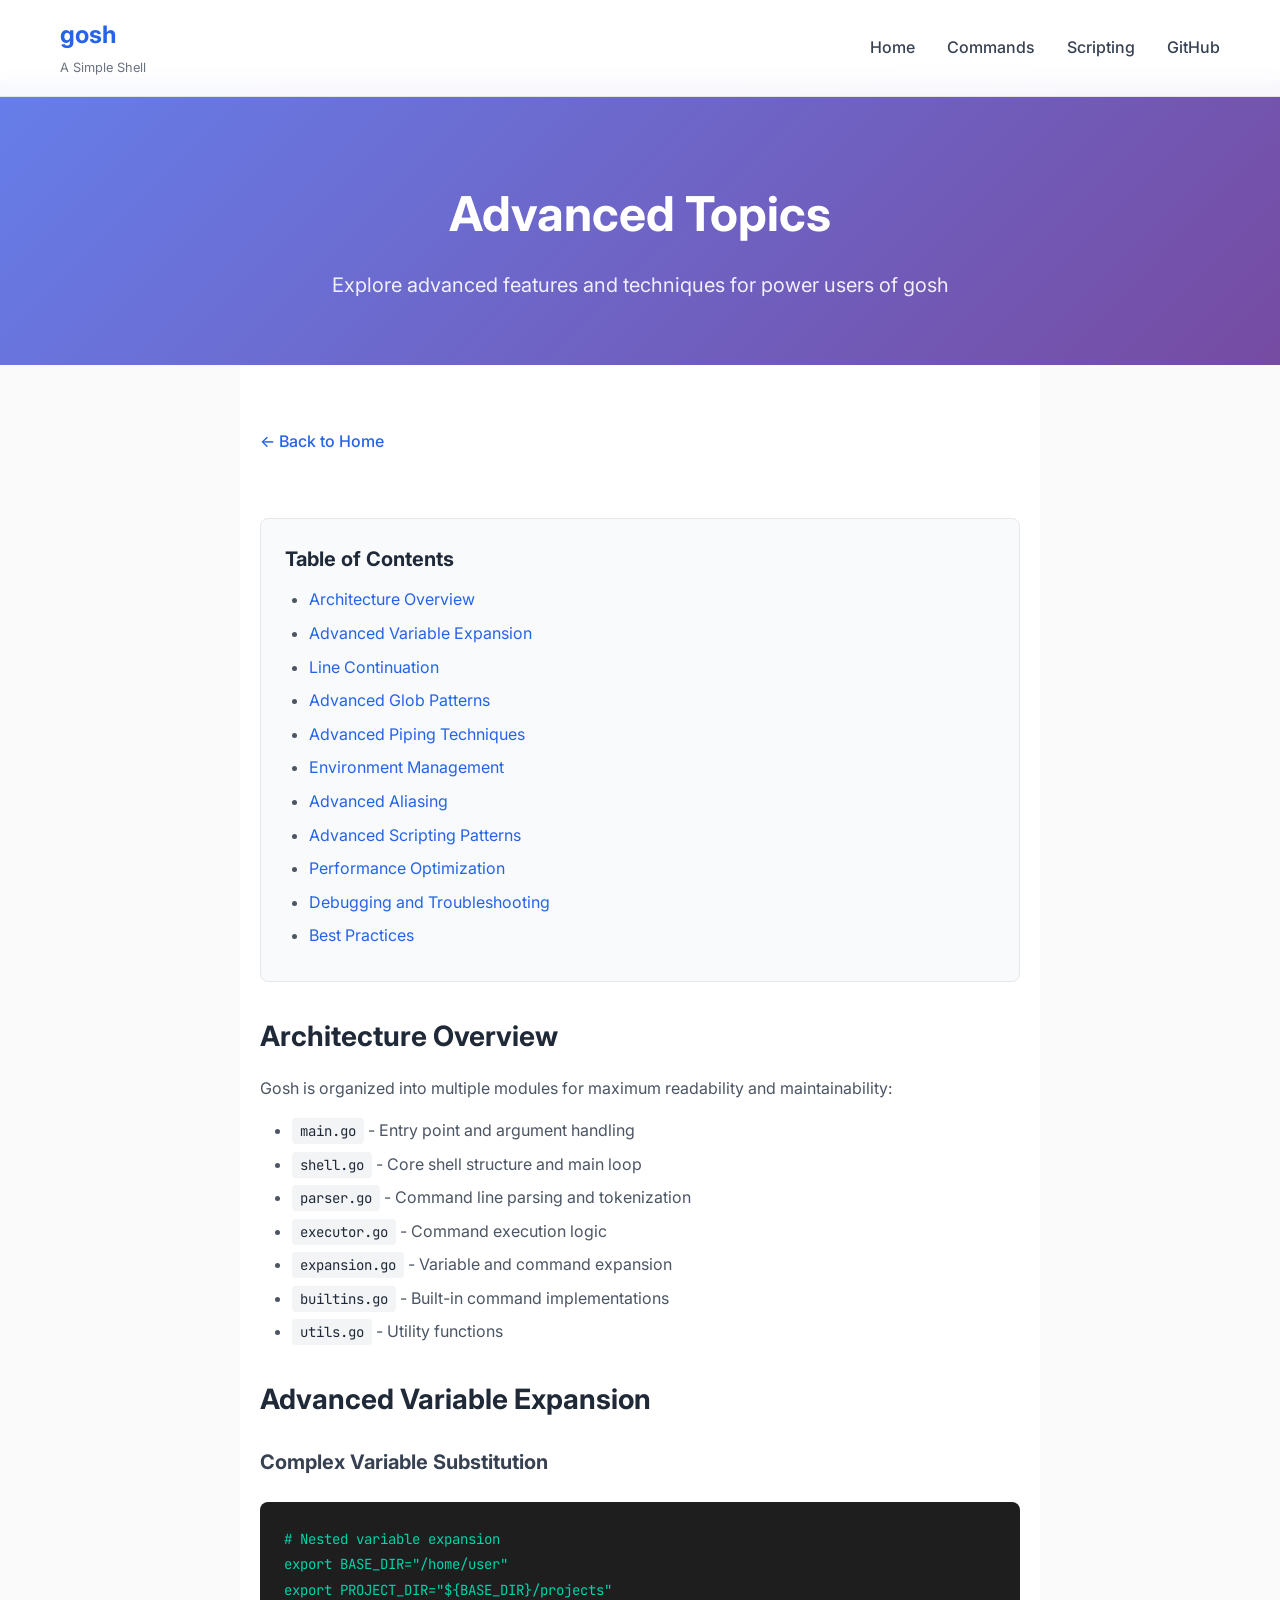
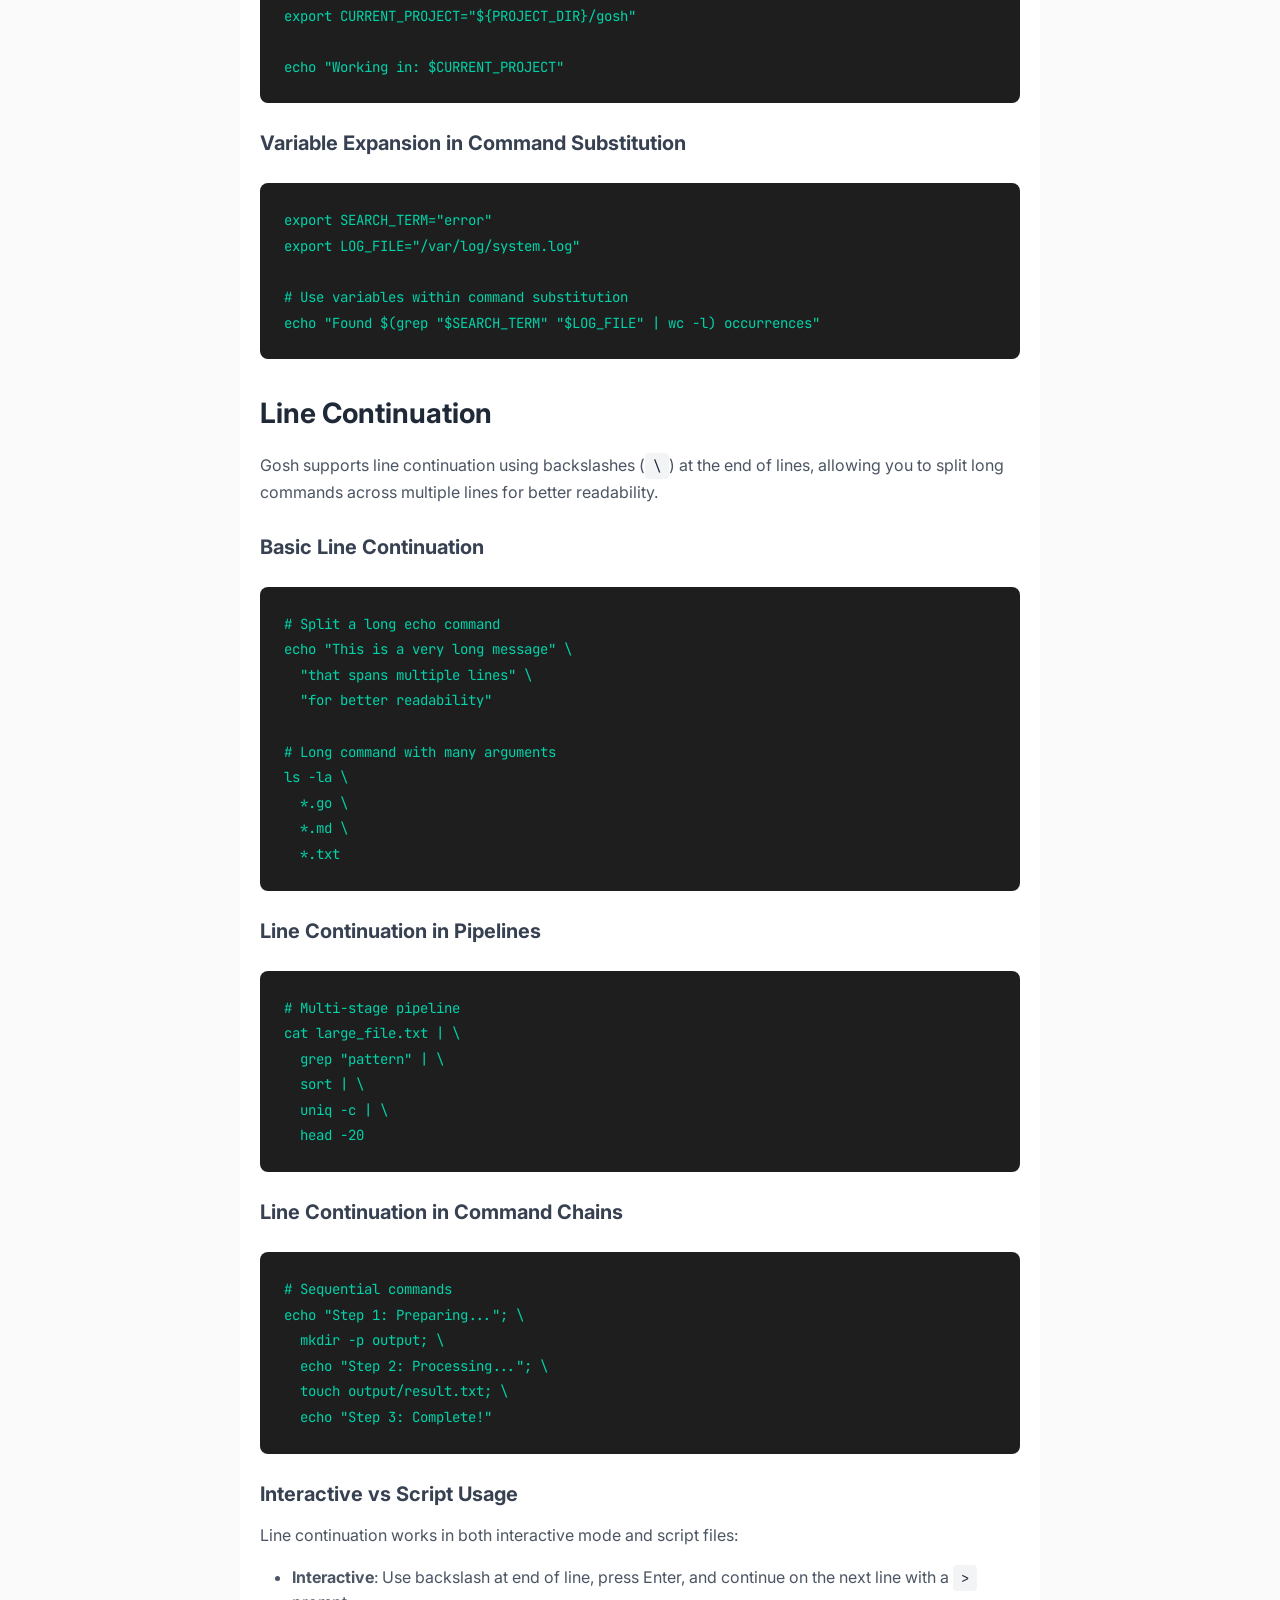
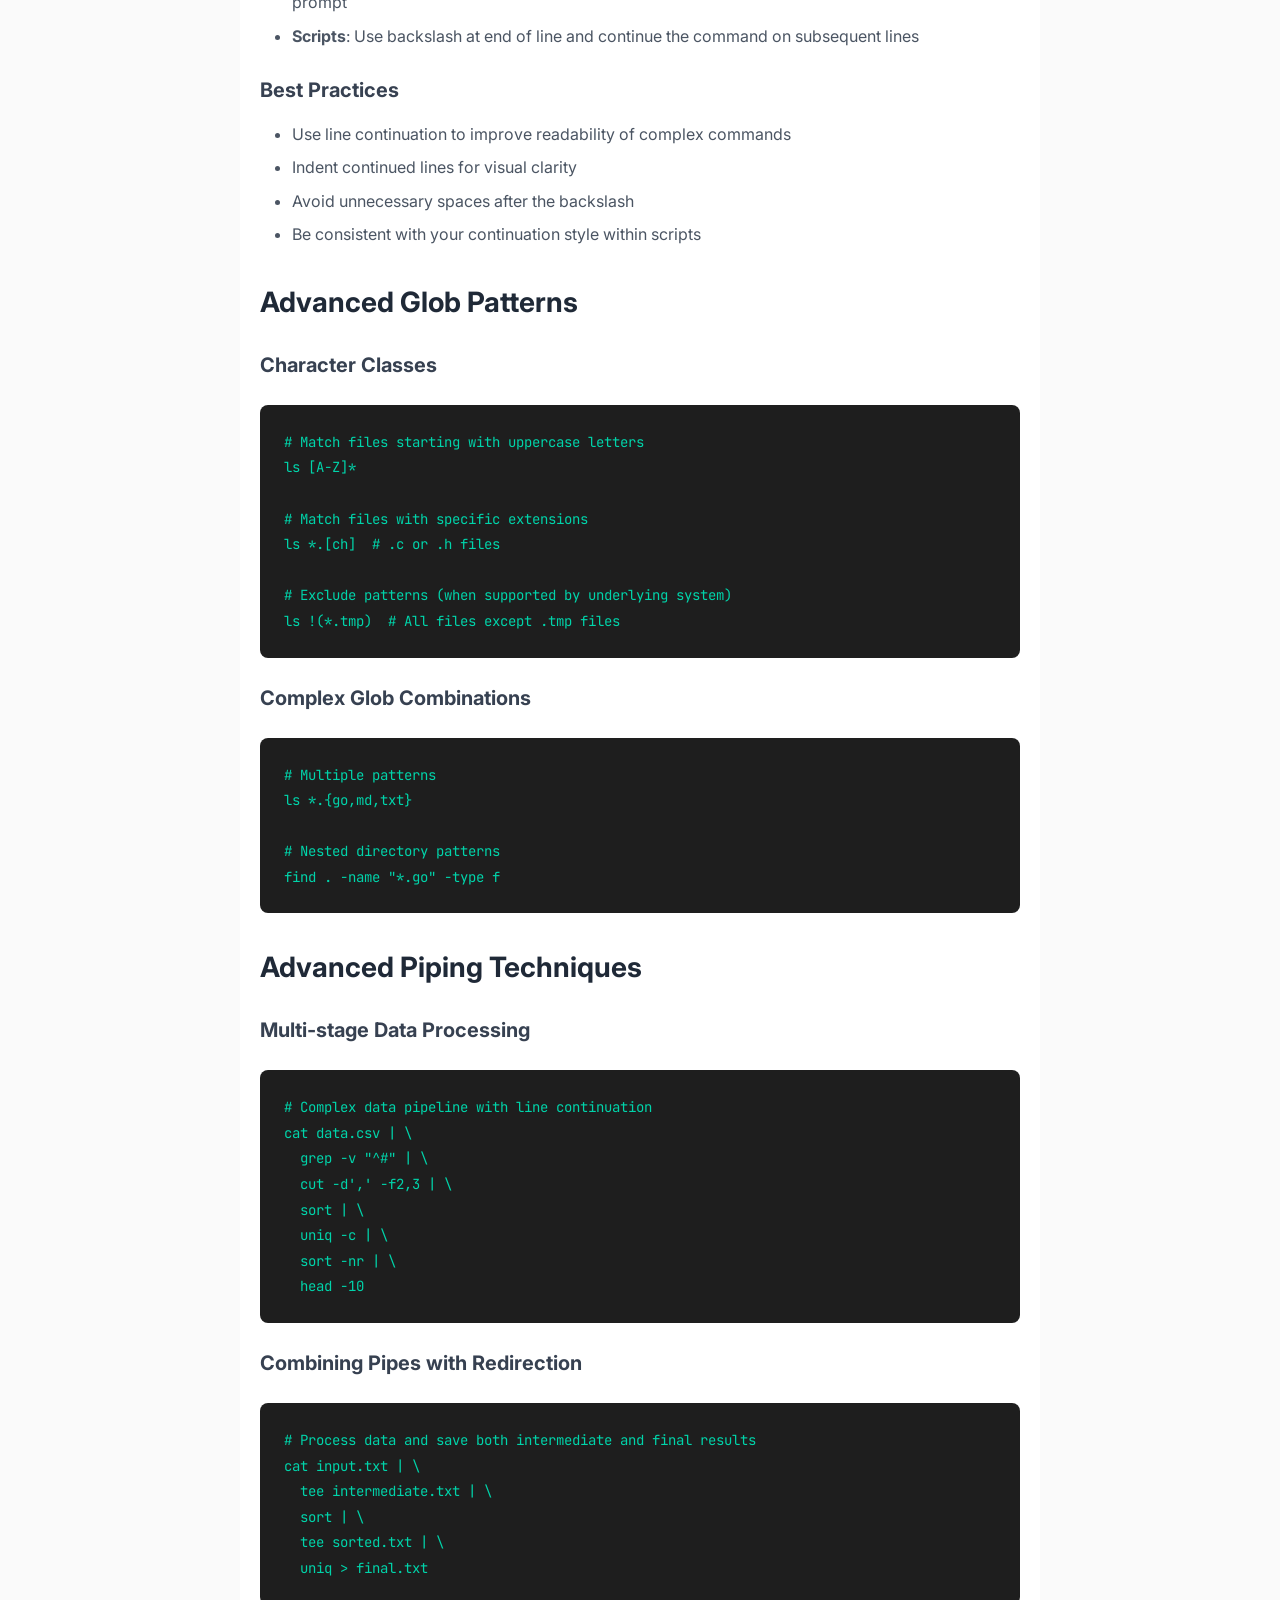
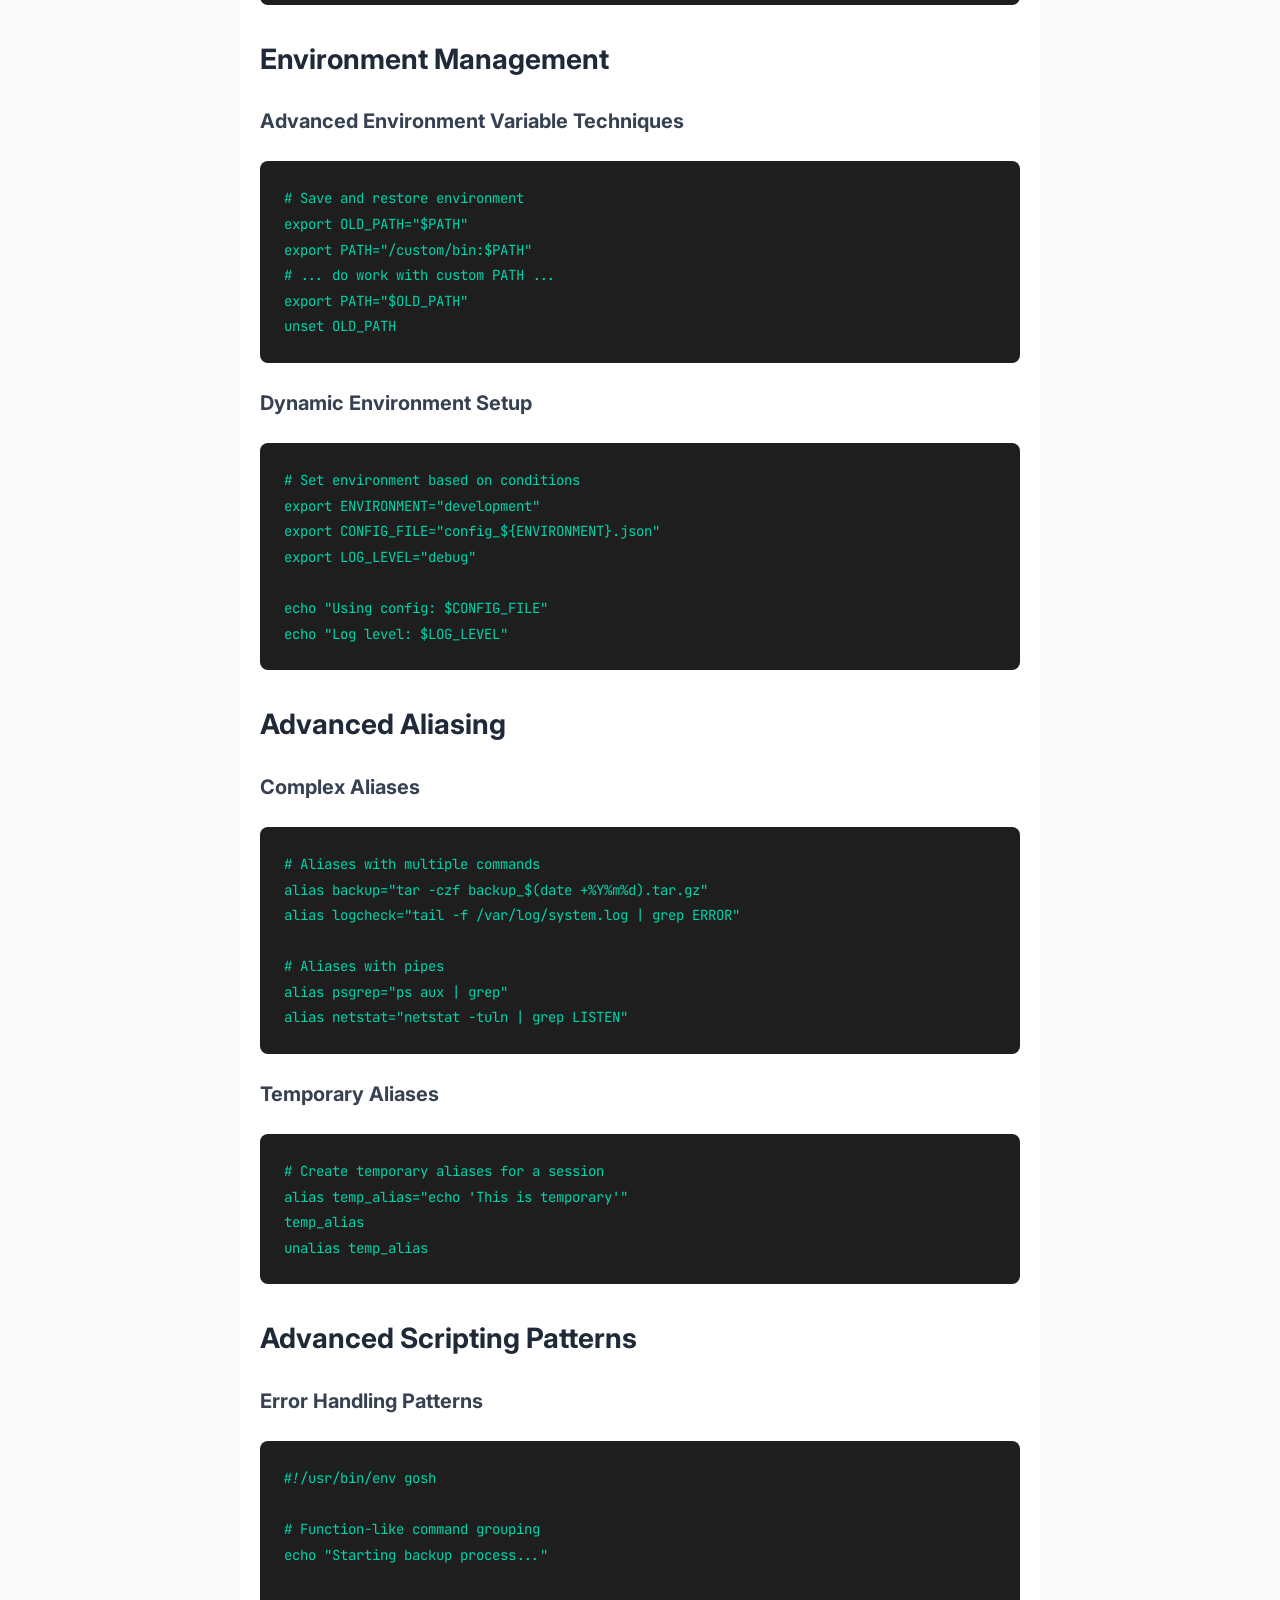
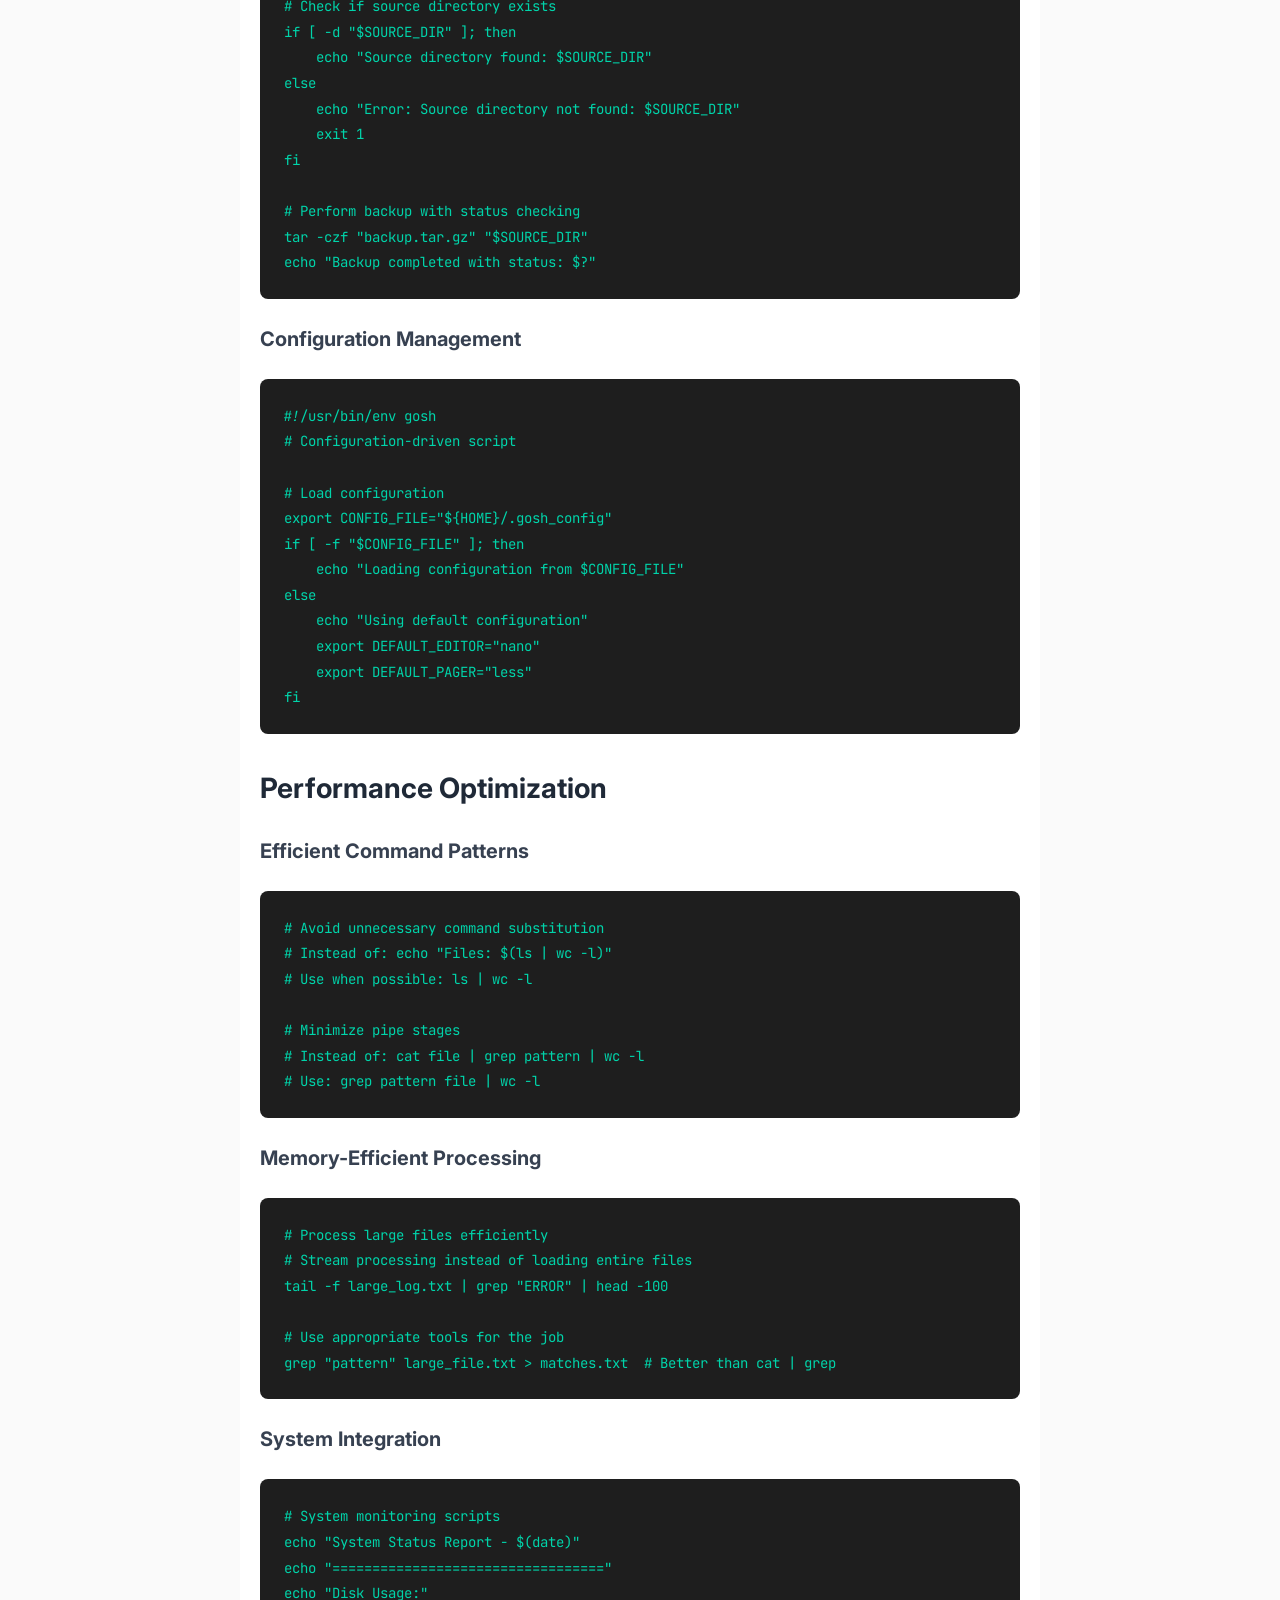
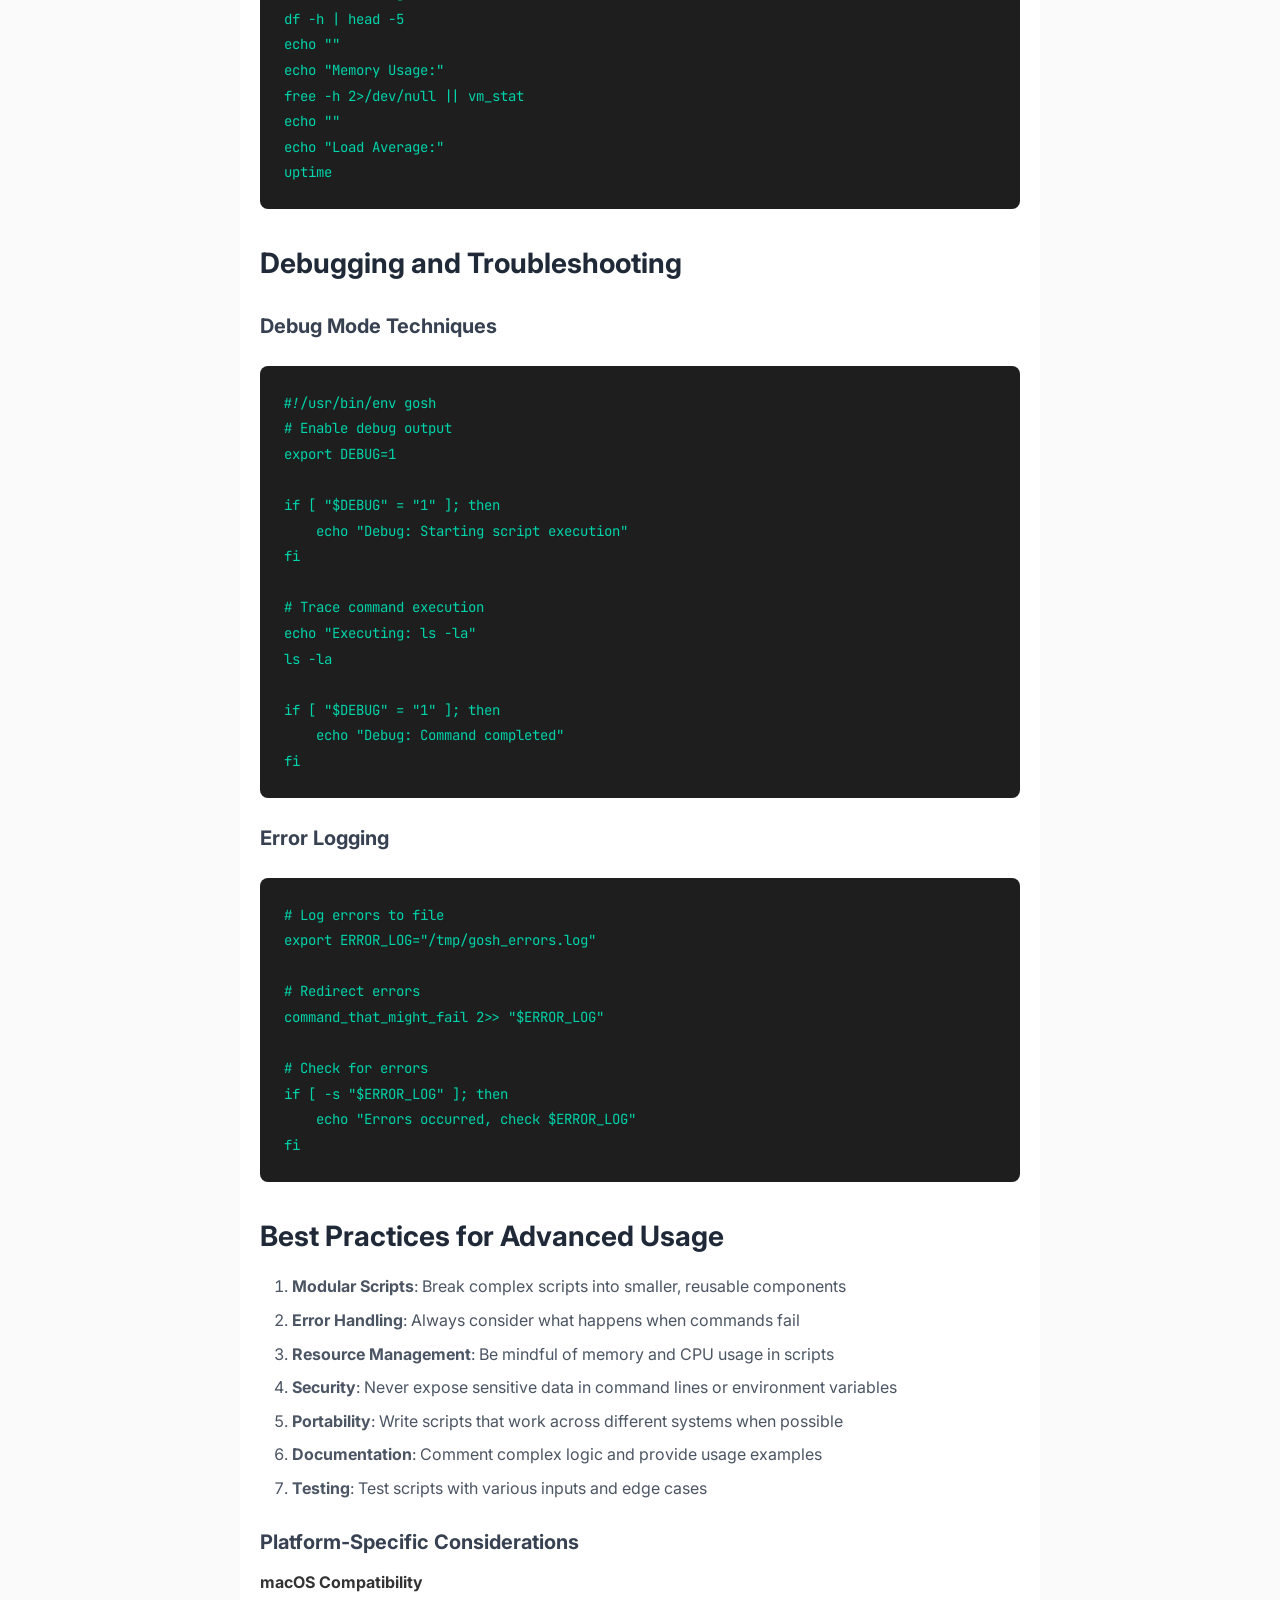
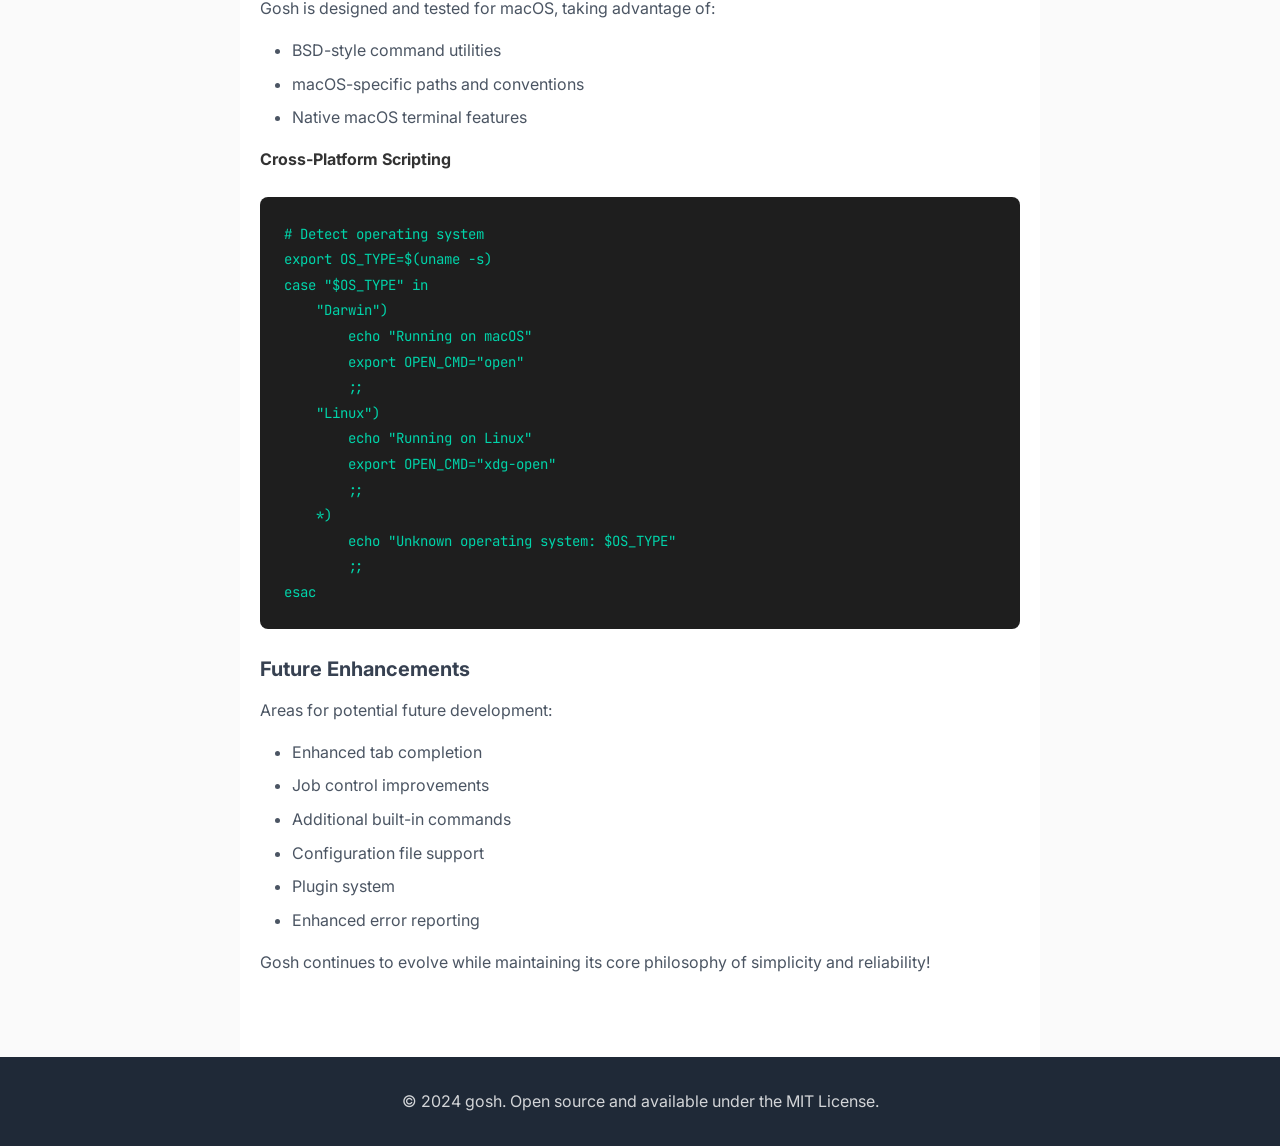
==== advanced-topics.html @ af960d18 "Add documentation website for gosh shell - Created modern, responsive documentation website - Added " ====
<!DOCTYPE html>
<html lang="en">
<head>
    <meta charset="UTF-8">
    <meta name="viewport" content="width=device-width, initial-scale=1.0">
    <title>Advanced Topics - gosh</title>
    <link rel="stylesheet" href="styles.css">
    <link rel="preconnect" href="https://fonts.googleapis.com">
    <link rel="preconnect" href="https://fonts.gstatic.com" crossorigin>
    <link href="https://fonts.googleapis.com/css2?family=Inter:wght@300;400;500;600;700&family=JetBrains+Mono:wght@400;500&display=swap" rel="stylesheet">
</head>
<body>
    <nav class="navbar">
        <div class="nav-container">
            <div class="nav-brand">
                <h1><a href="index.html" style="color: inherit; text-decoration: none;">gosh</a></h1>
                <span class="tagline">A Simple Shell</span>
            </div>
            <ul class="nav-menu">
                <li><a href="index.html">Home</a></li>
                <li><a href="command-reference.html">Commands</a></li>
                <li><a href="scripting-guide.html">Scripting</a></li>
                <li><a href="https://github.com/drewwalton/gosh" target="_blank">GitHub</a></li>
            </ul>
        </div>
    </nav>

    <header class="page-header">
        <div class="container">
            <h1>Advanced Topics</h1>
            <p>Explore advanced features and techniques for power users of gosh</p>
        </div>
    </header>

    <main class="page-content">
        <a href="index.html" class="back-link">← Back to Home</a>
        
        <div class="toc">
            <h3>Table of Contents</h3>
            <ul>
                <li><a href="#architecture">Architecture Overview</a></li>
                <li><a href="#advanced-variables">Advanced Variable Expansion</a></li>
                <li><a href="#line-continuation">Line Continuation</a></li>
                <li><a href="#advanced-globbing">Advanced Glob Patterns</a></li>
                <li><a href="#advanced-piping">Advanced Piping Techniques</a></li>
                <li><a href="#environment-management">Environment Management</a></li>
                <li><a href="#advanced-aliasing">Advanced Aliasing</a></li>
                <li><a href="#scripting-patterns">Advanced Scripting Patterns</a></li>
                <li><a href="#performance">Performance Optimization</a></li>
                <li><a href="#debugging">Debugging and Troubleshooting</a></li>
                <li><a href="#best-practices">Best Practices</a></li>
            </ul>
        </div>

        <section id="architecture">
            <h2>Architecture Overview</h2>
            <p>Gosh is organized into multiple modules for maximum readability and maintainability:</p>
            <ul>
                <li><code>main.go</code> - Entry point and argument handling</li>
                <li><code>shell.go</code> - Core shell structure and main loop</li>
                <li><code>parser.go</code> - Command line parsing and tokenization</li>
                <li><code>executor.go</code> - Command execution logic</li>
                <li><code>expansion.go</code> - Variable and command expansion</li>
                <li><code>builtins.go</code> - Built-in command implementations</li>
                <li><code>utils.go</code> - Utility functions</li>
            </ul>
        </section>

        <section id="advanced-variables">
            <h2>Advanced Variable Expansion</h2>

            <h3>Complex Variable Substitution</h3>
            <pre><code># Nested variable expansion
export BASE_DIR="/home/user"
export PROJECT_DIR="${BASE_DIR}/projects"
export CURRENT_PROJECT="${PROJECT_DIR}/gosh"

echo "Working in: $CURRENT_PROJECT"</code></pre>

            <h3>Variable Expansion in Command Substitution</h3>
            <pre><code>export SEARCH_TERM="error"
export LOG_FILE="/var/log/system.log"

# Use variables within command substitution
echo "Found $(grep "$SEARCH_TERM" "$LOG_FILE" | wc -l) occurrences"</code></pre>
        </section>

        <section id="line-continuation">
            <h2>Line Continuation</h2>
            <p>Gosh supports line continuation using backslashes (<code>\</code>) at the end of lines, allowing you to split long commands across multiple lines for better readability.</p>

            <h3>Basic Line Continuation</h3>
            <pre><code># Split a long echo command
echo "This is a very long message" \
  "that spans multiple lines" \
  "for better readability"

# Long command with many arguments
ls -la \
  *.go \
  *.md \
  *.txt</code></pre>

            <h3>Line Continuation in Pipelines</h3>
            <pre><code># Multi-stage pipeline
cat large_file.txt | \
  grep "pattern" | \
  sort | \
  uniq -c | \
  head -20</code></pre>

            <h3>Line Continuation in Command Chains</h3>
            <pre><code># Sequential commands
echo "Step 1: Preparing..."; \
  mkdir -p output; \
  echo "Step 2: Processing..."; \
  touch output/result.txt; \
  echo "Step 3: Complete!"</code></pre>

            <h3>Interactive vs Script Usage</h3>
            <p>Line continuation works in both interactive mode and script files:</p>
            <ul>
                <li><strong>Interactive</strong>: Use backslash at end of line, press Enter, and continue on the next line with a <code>&gt; </code> prompt</li>
                <li><strong>Scripts</strong>: Use backslash at end of line and continue the command on subsequent lines</li>
            </ul>

            <h3>Best Practices</h3>
            <ul>
                <li>Use line continuation to improve readability of complex commands</li>
                <li>Indent continued lines for visual clarity</li>
                <li>Avoid unnecessary spaces after the backslash</li>
                <li>Be consistent with your continuation style within scripts</li>
            </ul>
        </section>

        <section id="advanced-globbing">
            <h2>Advanced Glob Patterns</h2>

            <h3>Character Classes</h3>
            <pre><code># Match files starting with uppercase letters
ls [A-Z]*

# Match files with specific extensions
ls *.[ch]  # .c or .h files

# Exclude patterns (when supported by underlying system)
ls !(*.tmp)  # All files except .tmp files</code></pre>

            <h3>Complex Glob Combinations</h3>
            <pre><code># Multiple patterns
ls *.{go,md,txt}

# Nested directory patterns
find . -name "*.go" -type f</code></pre>
        </section>

        <section id="advanced-piping">
            <h2>Advanced Piping Techniques</h2>

            <h3>Multi-stage Data Processing</h3>
            <pre><code># Complex data pipeline with line continuation
cat data.csv | \
  grep -v "^#" | \
  cut -d',' -f2,3 | \
  sort | \
  uniq -c | \
  sort -nr | \
  head -10</code></pre>

            <h3>Combining Pipes with Redirection</h3>
            <pre><code># Process data and save both intermediate and final results
cat input.txt | \
  tee intermediate.txt | \
  sort | \
  tee sorted.txt | \
  uniq > final.txt</code></pre>
        </section>

        <section id="environment-management">
            <h2>Environment Management</h2>

            <h3>Advanced Environment Variable Techniques</h3>
            <pre><code># Save and restore environment
export OLD_PATH="$PATH"
export PATH="/custom/bin:$PATH"
# ... do work with custom PATH ...
export PATH="$OLD_PATH"
unset OLD_PATH</code></pre>

            <h3>Dynamic Environment Setup</h3>
            <pre><code># Set environment based on conditions
export ENVIRONMENT="development"
export CONFIG_FILE="config_${ENVIRONMENT}.json"
export LOG_LEVEL="debug"

echo "Using config: $CONFIG_FILE"
echo "Log level: $LOG_LEVEL"</code></pre>
        </section>

        <section id="advanced-aliasing">
            <h2>Advanced Aliasing</h2>

            <h3>Complex Aliases</h3>
            <pre><code># Aliases with multiple commands
alias backup="tar -czf backup_$(date +%Y%m%d).tar.gz"
alias logcheck="tail -f /var/log/system.log | grep ERROR"

# Aliases with pipes
alias psgrep="ps aux | grep"
alias netstat="netstat -tuln | grep LISTEN"</code></pre>

            <h3>Temporary Aliases</h3>
            <pre><code># Create temporary aliases for a session
alias temp_alias="echo 'This is temporary'"
temp_alias
unalias temp_alias</code></pre>
        </section>

        <section id="scripting-patterns">
            <h2>Advanced Scripting Patterns</h2>

            <h3>Error Handling Patterns</h3>
            <pre><code>#!/usr/bin/env gosh

# Function-like command grouping
echo "Starting backup process..."

# Check if source directory exists
if [ -d "$SOURCE_DIR" ]; then
    echo "Source directory found: $SOURCE_DIR"
else
    echo "Error: Source directory not found: $SOURCE_DIR"
    exit 1
fi

# Perform backup with status checking
tar -czf "backup.tar.gz" "$SOURCE_DIR"
echo "Backup completed with status: $?"</code></pre>

            <h3>Configuration Management</h3>
            <pre><code>#!/usr/bin/env gosh
# Configuration-driven script

# Load configuration
export CONFIG_FILE="${HOME}/.gosh_config"
if [ -f "$CONFIG_FILE" ]; then
    echo "Loading configuration from $CONFIG_FILE"
else
    echo "Using default configuration"
    export DEFAULT_EDITOR="nano"
    export DEFAULT_PAGER="less"
fi</code></pre>
        </section>

        <section id="performance">
            <h2>Performance Optimization</h2>

            <h3>Efficient Command Patterns</h3>
            <pre><code># Avoid unnecessary command substitution
# Instead of: echo "Files: $(ls | wc -l)"
# Use when possible: ls | wc -l

# Minimize pipe stages
# Instead of: cat file | grep pattern | wc -l
# Use: grep pattern file | wc -l</code></pre>

            <h3>Memory-Efficient Processing</h3>
            <pre><code># Process large files efficiently
# Stream processing instead of loading entire files
tail -f large_log.txt | grep "ERROR" | head -100

# Use appropriate tools for the job
grep "pattern" large_file.txt > matches.txt  # Better than cat | grep</code></pre>

            <h3>System Integration</h3>
            <pre><code># System monitoring scripts
echo "System Status Report - $(date)"
echo "=================================="
echo "Disk Usage:"
df -h | head -5
echo ""
echo "Memory Usage:"
free -h 2>/dev/null || vm_stat
echo ""
echo "Load Average:"
uptime</code></pre>
        </section>

        <section id="debugging">
            <h2>Debugging and Troubleshooting</h2>

            <h3>Debug Mode Techniques</h3>
            <pre><code>#!/usr/bin/env gosh
# Enable debug output
export DEBUG=1

if [ "$DEBUG" = "1" ]; then
    echo "Debug: Starting script execution"
fi

# Trace command execution
echo "Executing: ls -la"
ls -la

if [ "$DEBUG" = "1" ]; then
    echo "Debug: Command completed"
fi</code></pre>

            <h3>Error Logging</h3>
            <pre><code># Log errors to file
export ERROR_LOG="/tmp/gosh_errors.log"

# Redirect errors
command_that_might_fail 2>> "$ERROR_LOG"

# Check for errors
if [ -s "$ERROR_LOG" ]; then
    echo "Errors occurred, check $ERROR_LOG"
fi</code></pre>
        </section>

        <section id="best-practices">
            <h2>Best Practices for Advanced Usage</h2>
            <ol>
                <li><strong>Modular Scripts</strong>: Break complex scripts into smaller, reusable components</li>
                <li><strong>Error Handling</strong>: Always consider what happens when commands fail</li>
                <li><strong>Resource Management</strong>: Be mindful of memory and CPU usage in scripts</li>
                <li><strong>Security</strong>: Never expose sensitive data in command lines or environment variables</li>
                <li><strong>Portability</strong>: Write scripts that work across different systems when possible</li>
                <li><strong>Documentation</strong>: Comment complex logic and provide usage examples</li>
                <li><strong>Testing</strong>: Test scripts with various inputs and edge cases</li>
            </ol>

            <h3>Platform-Specific Considerations</h3>
            <h4>macOS Compatibility</h4>
            <p>Gosh is designed and tested for macOS, taking advantage of:</p>
            <ul>
                <li>BSD-style command utilities</li>
                <li>macOS-specific paths and conventions</li>
                <li>Native macOS terminal features</li>
            </ul>

            <h4>Cross-Platform Scripting</h4>
            <pre><code># Detect operating system
export OS_TYPE=$(uname -s)
case "$OS_TYPE" in
    "Darwin")
        echo "Running on macOS"
        export OPEN_CMD="open"
        ;;
    "Linux")
        echo "Running on Linux"
        export OPEN_CMD="xdg-open"
        ;;
    *)
        echo "Unknown operating system: $OS_TYPE"
        ;;
esac</code></pre>

            <h3>Future Enhancements</h3>
            <p>Areas for potential future development:</p>
            <ul>
                <li>Enhanced tab completion</li>
                <li>Job control improvements</li>
                <li>Additional built-in commands</li>
                <li>Configuration file support</li>
                <li>Plugin system</li>
                <li>Enhanced error reporting</li>
            </ul>
            <p>Gosh continues to evolve while maintaining its core philosophy of simplicity and reliability!</p>
        </section>
    </main>

    <footer class="footer">
        <div class="container">
            <p>&copy; 2024 gosh. Open source and available under the MIT License.</p>
        </div>
    </footer>

    <script src="script.js"></script>
</body>
</html>
---- styles.css ----
/* Reset and base styles */
* {
    margin: 0;
    padding: 0;
    box-sizing: border-box;
}

body {
    font-family: 'Inter', -apple-system, BlinkMacSystemFont, 'Segoe UI', Roboto, sans-serif;
    line-height: 1.6;
    color: #333;
    background-color: #fafafa;
}

.container {
    max-width: 1200px;
    margin: 0 auto;
    padding: 0 20px;
}

/* Navigation */
.navbar {
    background: rgba(255, 255, 255, 0.95);
    backdrop-filter: blur(10px);
    border-bottom: 1px solid #e5e5e5;
    position: fixed;
    top: 0;
    left: 0;
    right: 0;
    z-index: 1000;
    padding: 1rem 0;
}

.nav-container {
    max-width: 1200px;
    margin: 0 auto;
    padding: 0 20px;
    display: flex;
    justify-content: space-between;
    align-items: center;
}

.nav-brand h1 {
    font-size: 1.5rem;
    font-weight: 700;
    color: #2563eb;
    margin: 0;
}

.nav-brand .tagline {
    font-size: 0.8rem;
    color: #6b7280;
    font-weight: 400;
}

.nav-menu {
    display: flex;
    list-style: none;
    gap: 2rem;
}

.nav-menu a {
    text-decoration: none;
    color: #374151;
    font-weight: 500;
    transition: color 0.2s;
}

.nav-menu a:hover {
    color: #2563eb;
}

/* Hero section */
.hero {
    margin-top: 80px;
    padding: 4rem 0;
    background: linear-gradient(135deg, #667eea 0%, #764ba2 100%);
    color: white;
    display: flex;
    align-items: center;
    min-height: 70vh;
}

.hero-content {
    max-width: 1200px;
    margin: 0 auto;
    padding: 0 20px;
    display: grid;
    grid-template-columns: 1fr 1fr;
    gap: 4rem;
    align-items: center;
}

.hero-title {
    font-size: 4rem;
    font-weight: 700;
    margin-bottom: 1rem;
    background: linear-gradient(45deg, #fff, #e0e7ff);
    -webkit-background-clip: text;
    -webkit-text-fill-color: transparent;
    background-clip: text;
}

.hero-subtitle {
    font-size: 1.25rem;
    margin-bottom: 1rem;
    opacity: 0.9;
}

.hero-description {
    font-size: 1rem;
    margin-bottom: 2rem;
    opacity: 0.8;
}

.hero-buttons {
    display: flex;
    gap: 1rem;
}

.btn {
    display: inline-block;
    padding: 0.75rem 1.5rem;
    border-radius: 8px;
    text-decoration: none;
    font-weight: 500;
    transition: all 0.2s;
    border: 2px solid transparent;
}

.btn-primary {
    background: white;
    color: #2563eb;
}

.btn-primary:hover {
    background: #f8fafc;
    transform: translateY(-2px);
}

.btn-secondary {
    background: transparent;
    color: white;
    border-color: rgba(255, 255, 255, 0.3);
}

.btn-secondary:hover {
    background: rgba(255, 255, 255, 0.1);
    border-color: rgba(255, 255, 255, 0.5);
}

/* Terminal mockup */
.terminal {
    background: #1e1e1e;
    border-radius: 12px;
    overflow: hidden;
    box-shadow: 0 20px 40px rgba(0, 0, 0, 0.3);
    font-family: 'JetBrains Mono', 'Monaco', 'Consolas', monospace;
}

.terminal-header {
    background: #2d2d2d;
    padding: 0.75rem 1rem;
    display: flex;
    align-items: center;
    gap: 1rem;
}

.terminal-buttons {
    display: flex;
    gap: 0.5rem;
}

.terminal-buttons span {
    width: 12px;
    height: 12px;
    border-radius: 50%;
}

.btn-close {
    background: #ff5f57;
}

.btn-minimize {
    background: #ffbd2e;
}

.btn-maximize {
    background: #28ca42;
}

.terminal-title {
    color: #8e8e93;
    font-size: 0.875rem;
}

.terminal-body {
    padding: 1rem;
    color: #ffffff;
    font-size: 0.875rem;
    line-height: 1.5;
}

.terminal-line {
    margin-bottom: 0.5rem;
}

.prompt {
    color: #00d4aa;
    font-weight: 500;
}

.command {
    color: #ffffff;
}

.output {
    color: #8e8e93;
    margin-left: 0;
}

.cursor {
    background: #00d4aa;
    animation: blink 1s infinite;
}

@keyframes blink {
    0%, 50% { opacity: 1; }
    51%, 100% { opacity: 0; }
}

/* Features section */
.features {
    padding: 5rem 0;
    background: white;
}

.features h2 {
    text-align: center;
    font-size: 2.5rem;
    margin-bottom: 3rem;
    color: #1f2937;
}

.features-grid {
    display: grid;
    grid-template-columns: repeat(auto-fit, minmax(300px, 1fr));
    gap: 2rem;
}

.feature-card {
    background: #f8fafc;
    padding: 2rem;
    border-radius: 12px;
    text-align: center;
    transition: transform 0.2s, box-shadow 0.2s;
    border: 1px solid #e5e7eb;
}

.feature-card:hover {
    transform: translateY(-4px);
    box-shadow: 0 10px 30px rgba(0, 0, 0, 0.1);
}

.feature-icon {
    font-size: 3rem;
    margin-bottom: 1rem;
}

.feature-card h3 {
    font-size: 1.25rem;
    margin-bottom: 1rem;
    color: #1f2937;
}

.feature-card p {
    color: #6b7280;
    line-height: 1.6;
}

/* Getting started section */
.getting-started {
    padding: 5rem 0;
    background: #f9fafb;
}

.getting-started h2 {
    text-align: center;
    font-size: 2.5rem;
    margin-bottom: 3rem;
    color: #1f2937;
}

.getting-started-content {
    max-width: 800px;
    margin: 0 auto;
}

.step {
    display: flex;
    gap: 2rem;
    margin-bottom: 3rem;
    align-items: flex-start;
}

.step-number {
    background: #2563eb;
    color: white;
    width: 3rem;
    height: 3rem;
    border-radius: 50%;
    display: flex;
    align-items: center;
    justify-content: center;
    font-weight: 600;
    font-size: 1.25rem;
    flex-shrink: 0;
}

.step-content h3 {
    font-size: 1.5rem;
    margin-bottom: 1rem;
    color: #1f2937;
}

.step-content p {
    color: #6b7280;
    margin-top: 0.5rem;
    font-style: italic;
}

.code-block {
    background: #1e1e1e;
    color: #ffffff;
    padding: 1rem;
    border-radius: 8px;
    font-family: 'JetBrains Mono', monospace;
    margin: 1rem 0;
    overflow-x: auto;
}

.code-block code {
    color: #00d4aa;
}

/* Documentation section */
.documentation {
    padding: 5rem 0;
    background: white;
}

.documentation h2 {
    text-align: center;
    font-size: 2.5rem;
    margin-bottom: 3rem;
    color: #1f2937;
}

.docs-grid {
    display: grid;
    grid-template-columns: repeat(auto-fit, minmax(280px, 1fr));
    gap: 2rem;
}

.doc-card {
    background: #f8fafc;
    padding: 2rem;
    border-radius: 12px;
    text-decoration: none;
    color: inherit;
    transition: all 0.2s;
    border: 1px solid #e5e7eb;
    display: block;
}

.doc-card:hover {
    transform: translateY(-4px);
    box-shadow: 0 10px 30px rgba(0, 0, 0, 0.1);
    border-color: #2563eb;
}

.doc-icon {
    font-size: 2.5rem;
    margin-bottom: 1rem;
}

.doc-card h3 {
    font-size: 1.25rem;
    margin-bottom: 1rem;
    color: #1f2937;
}

.doc-card p {
    color: #6b7280;
    line-height: 1.6;
}

/* Footer */
.footer {
    background: #1f2937;
    color: white;
    padding: 2rem 0;
    text-align: center;
}

.footer p {
    opacity: 0.8;
}

/* Responsive design */
@media (max-width: 768px) {
    .nav-menu {
        display: none;
    }
    
    .hero-content {
        grid-template-columns: 1fr;
        text-align: center;
        gap: 2rem;
    }
    
    .hero-title {
        font-size: 3rem;
    }
    
    .hero-buttons {
        justify-content: center;
    }
    
    .step {
        flex-direction: column;
        text-align: center;
        gap: 1rem;
    }
    
    .features-grid,
    .docs-grid {
        grid-template-columns: 1fr;
    }
}

/* Page-specific styles */
.page-header {
    background: linear-gradient(135deg, #667eea 0%, #764ba2 100%);
    color: white;
    padding: 6rem 0 4rem;
    margin-top: 80px;
    text-align: center;
}

.page-header h1 {
    font-size: 3rem;
    margin-bottom: 1rem;
}

.page-header p {
    font-size: 1.25rem;
    opacity: 0.9;
}

.page-content {
    max-width: 800px;
    margin: 0 auto;
    padding: 4rem 20px;
    background: white;
}

.page-content h2 {
    color: #1f2937;
    margin: 2rem 0 1rem;
    font-size: 1.75rem;
}

.page-content h3 {
    color: #374151;
    margin: 1.5rem 0 0.75rem;
    font-size: 1.25rem;
}

.page-content p {
    margin-bottom: 1rem;
    color: #4b5563;
    line-height: 1.7;
}

.page-content ul,
.page-content ol {
    margin: 1rem 0;
    padding-left: 2rem;
}

.page-content li {
    margin-bottom: 0.5rem;
    color: #4b5563;
}

.page-content pre {
    background: #1e1e1e;
    color: #ffffff;
    padding: 1.5rem;
    border-radius: 8px;
    overflow-x: auto;
    margin: 1.5rem 0;
    font-family: 'JetBrains Mono', monospace;
}

.page-content code {
    background: #f3f4f6;
    color: #1f2937;
    padding: 0.25rem 0.5rem;
    border-radius: 4px;
    font-family: 'JetBrains Mono', monospace;
    font-size: 0.875rem;
}

.page-content pre code {
    background: transparent;
    color: #00d4aa;
    padding: 0;
}

.back-link {
    display: inline-block;
    margin-bottom: 2rem;
    color: #2563eb;
    text-decoration: none;
    font-weight: 500;
}

.back-link:hover {
    text-decoration: underline;
}

.toc {
    background: #f8fafc;
    border: 1px solid #e5e7eb;
    border-radius: 8px;
    padding: 1.5rem;
    margin: 2rem 0;
}

.toc h3 {
    margin-top: 0;
    color: #1f2937;
}

.toc ul {
    margin: 0;
    padding-left: 1.5rem;
}

.toc a {
    color: #2563eb;
    text-decoration: none;
}

.toc a:hover {
    text-decoration: underline;
}
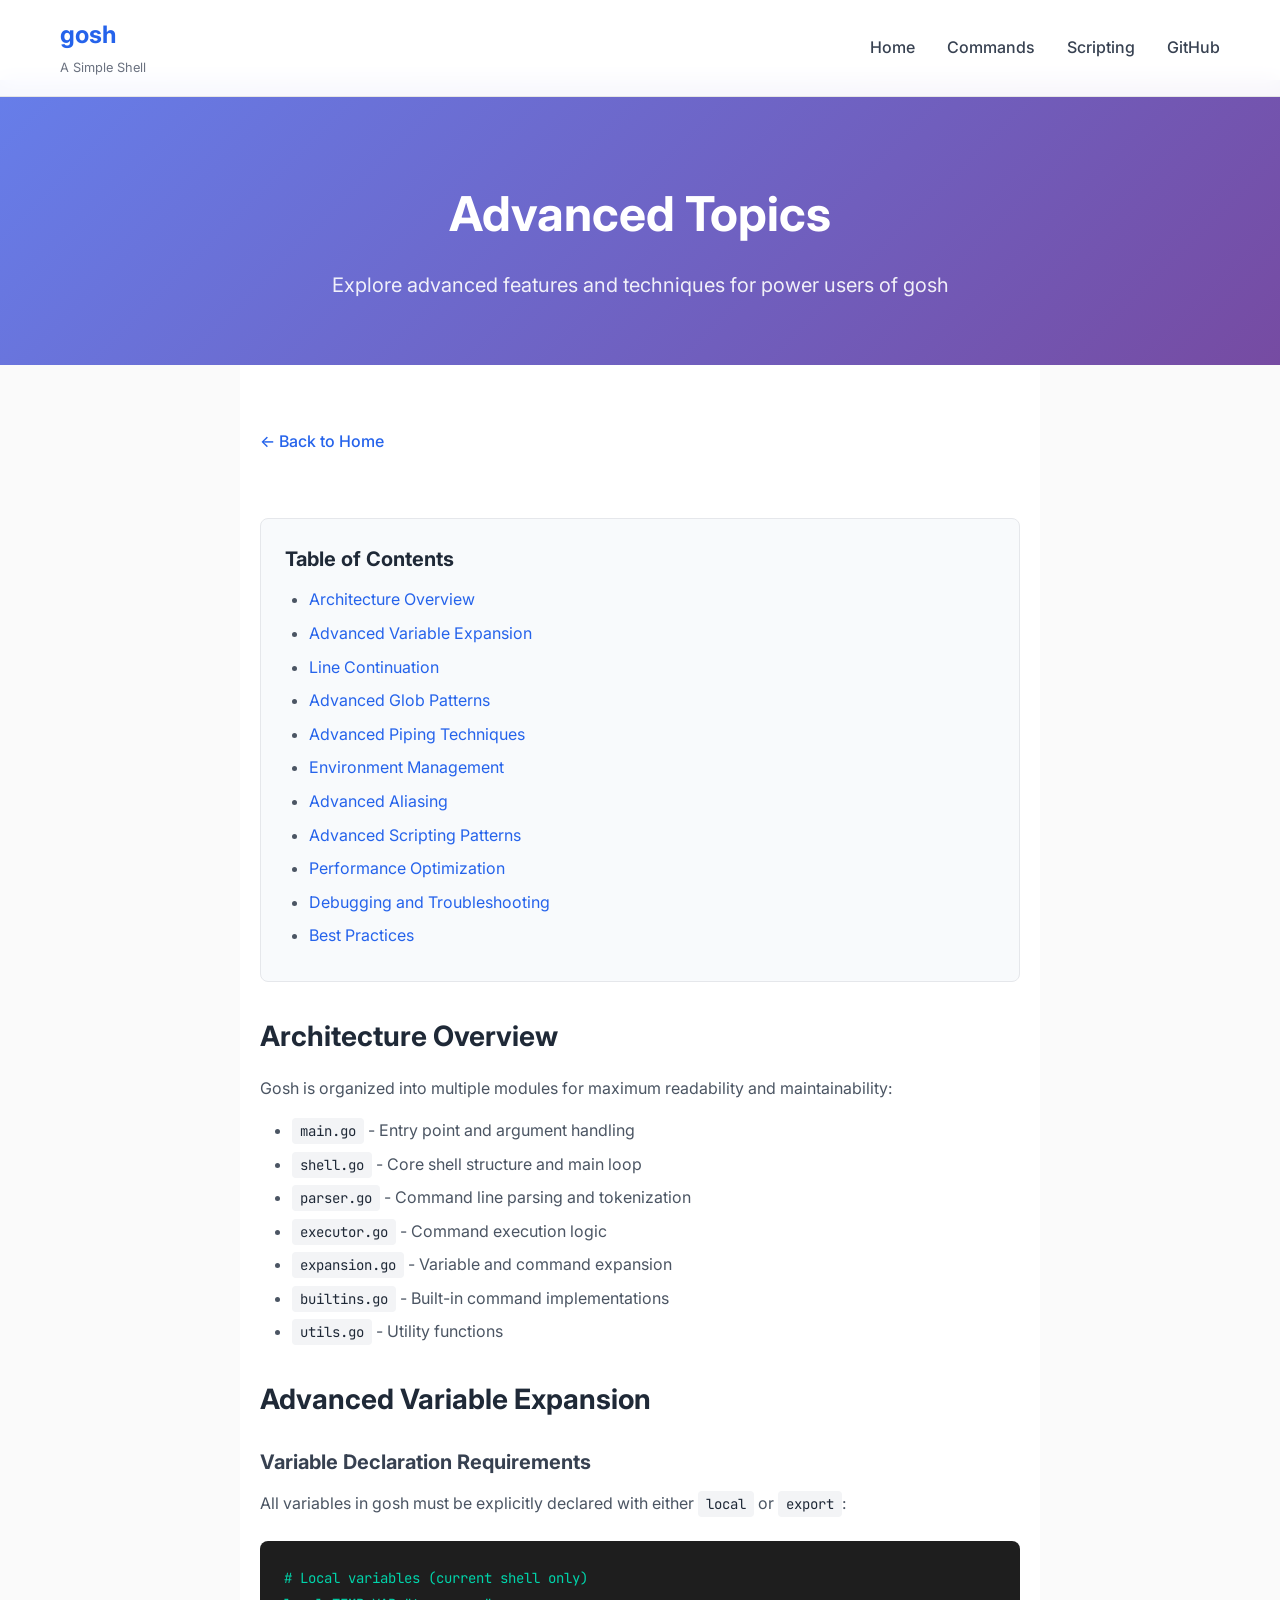
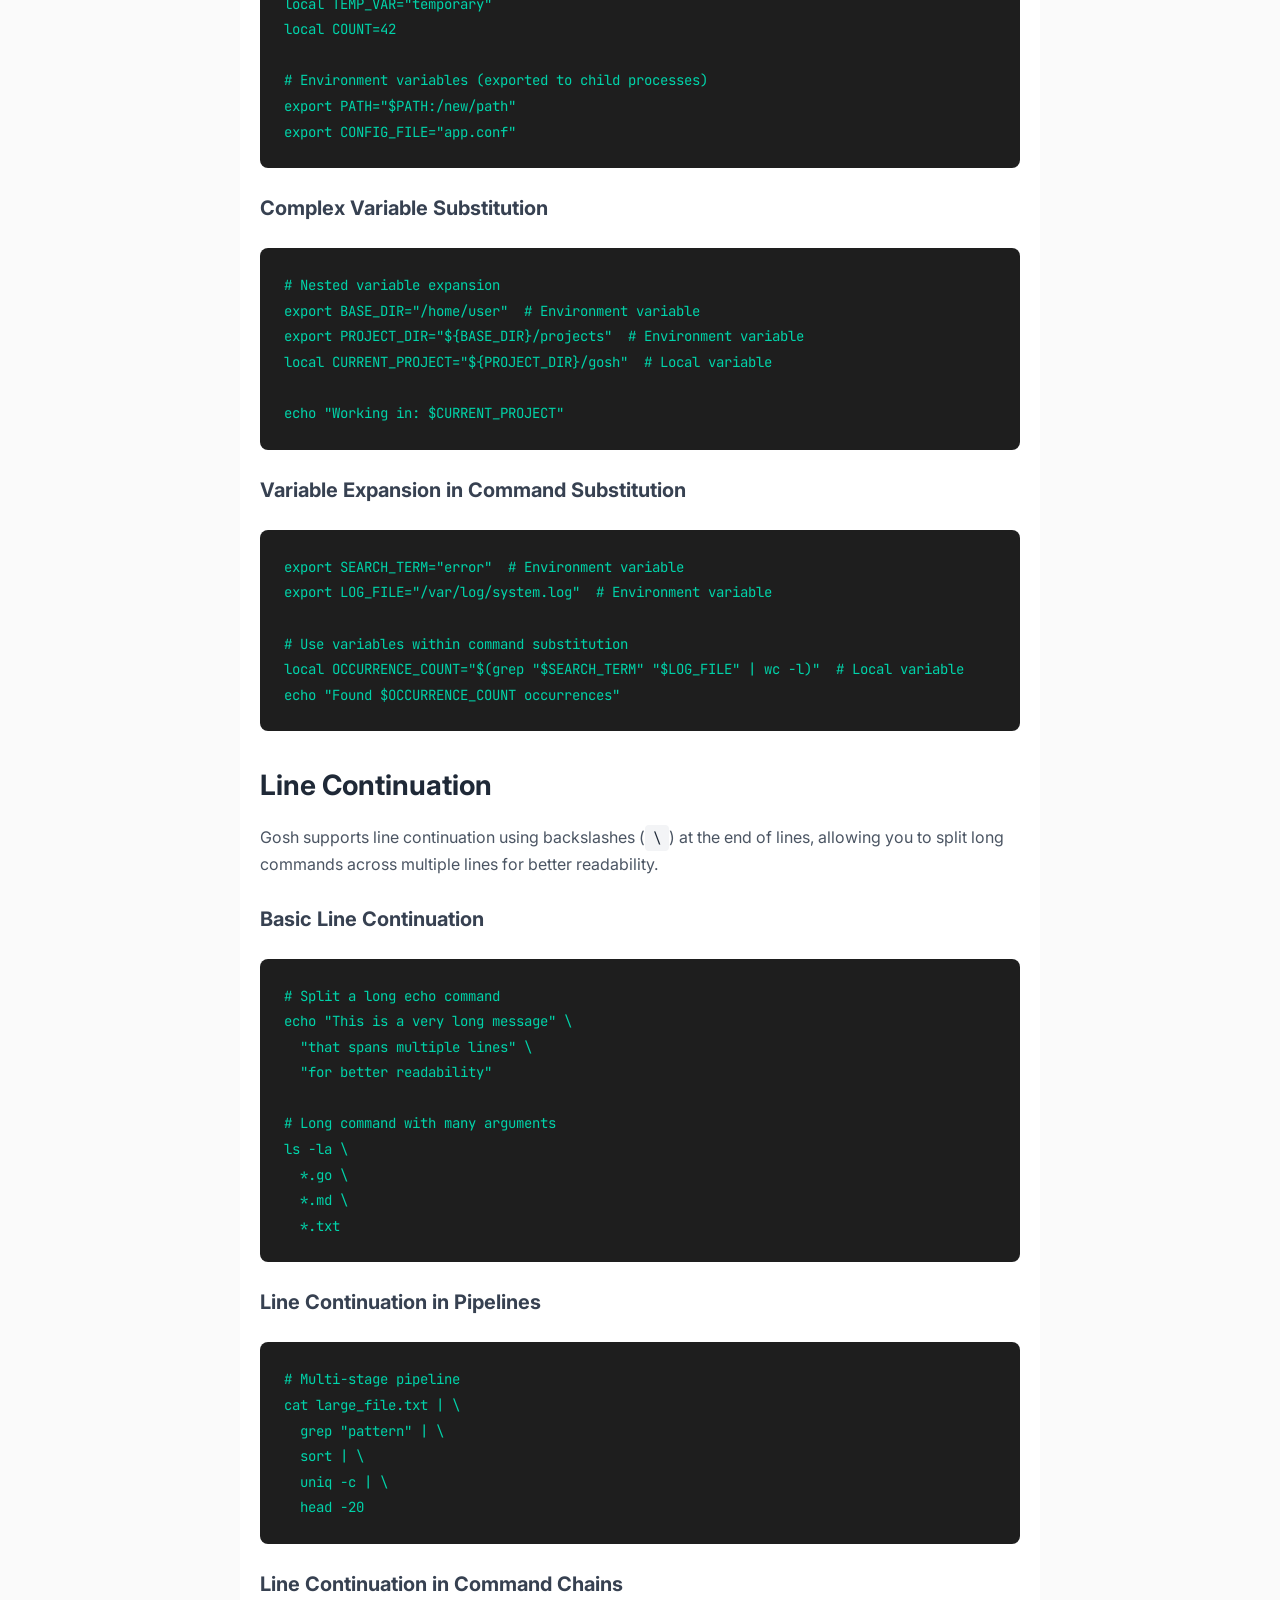
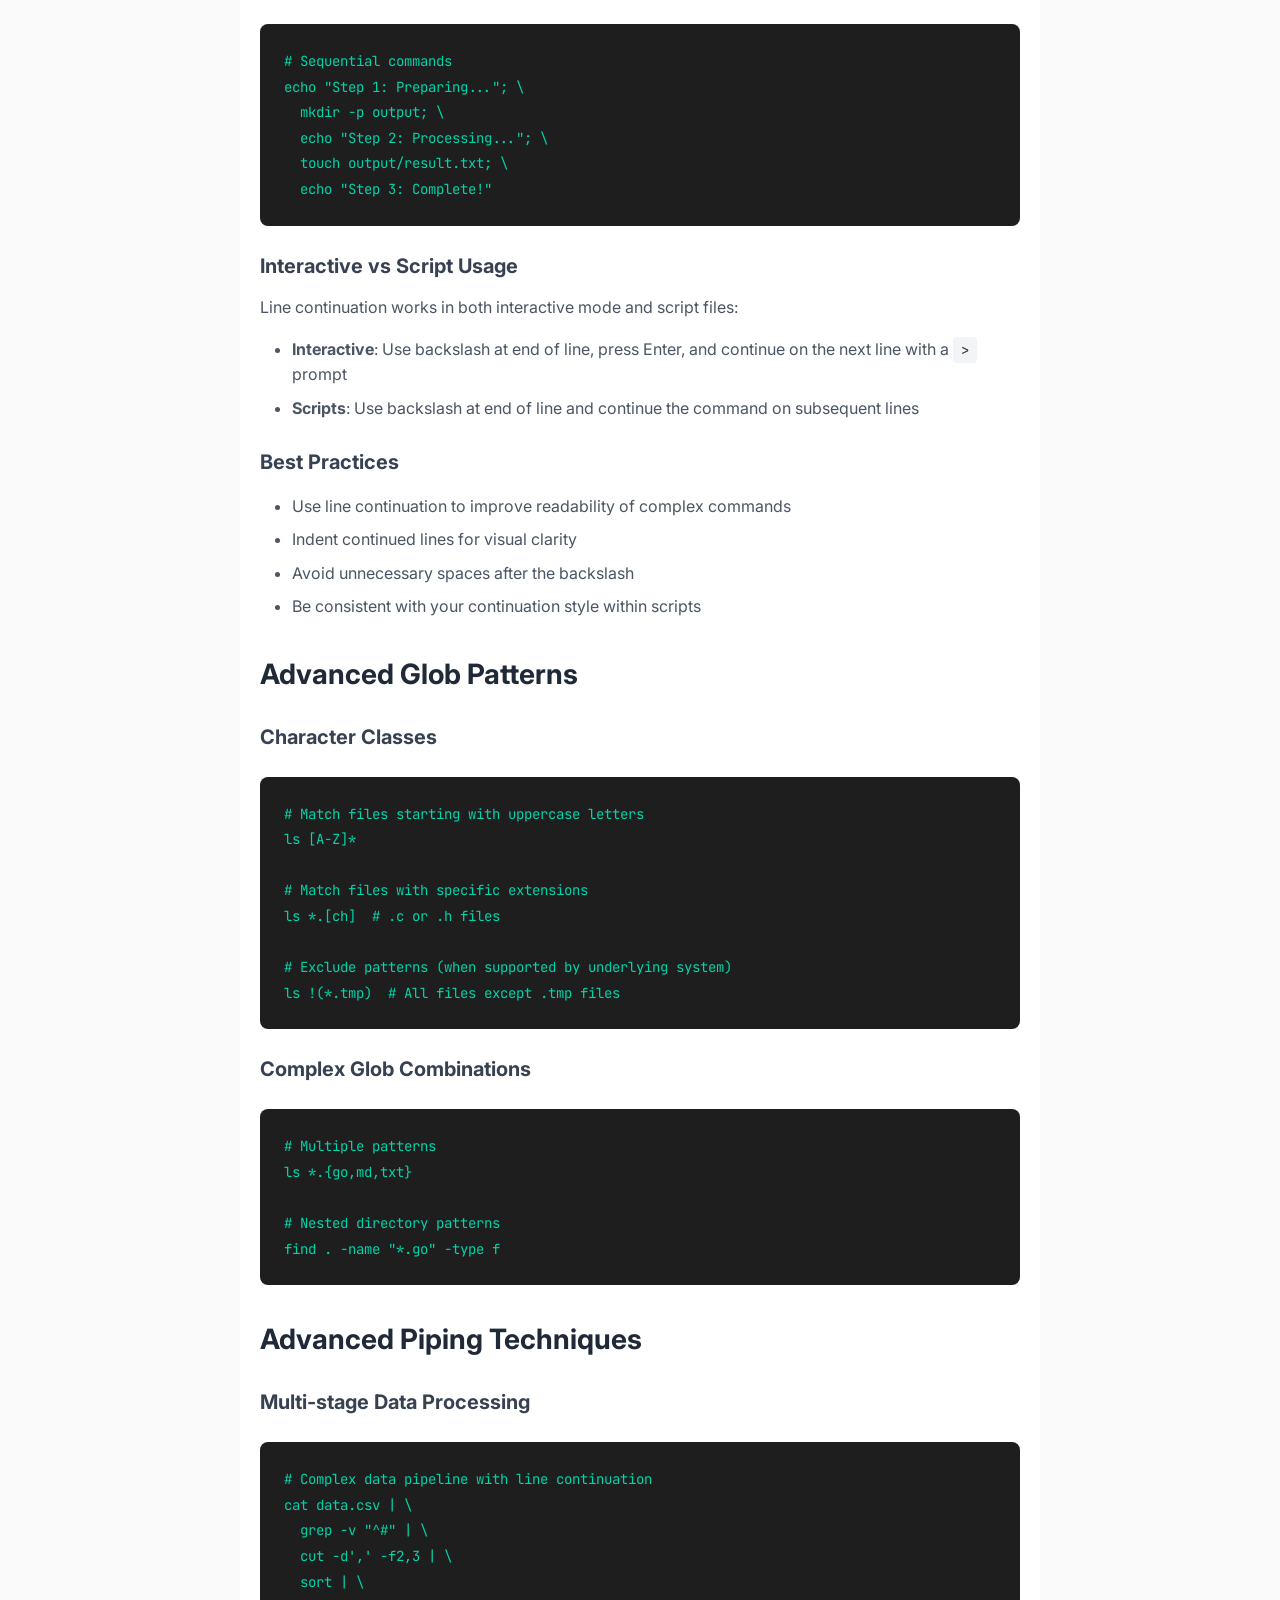
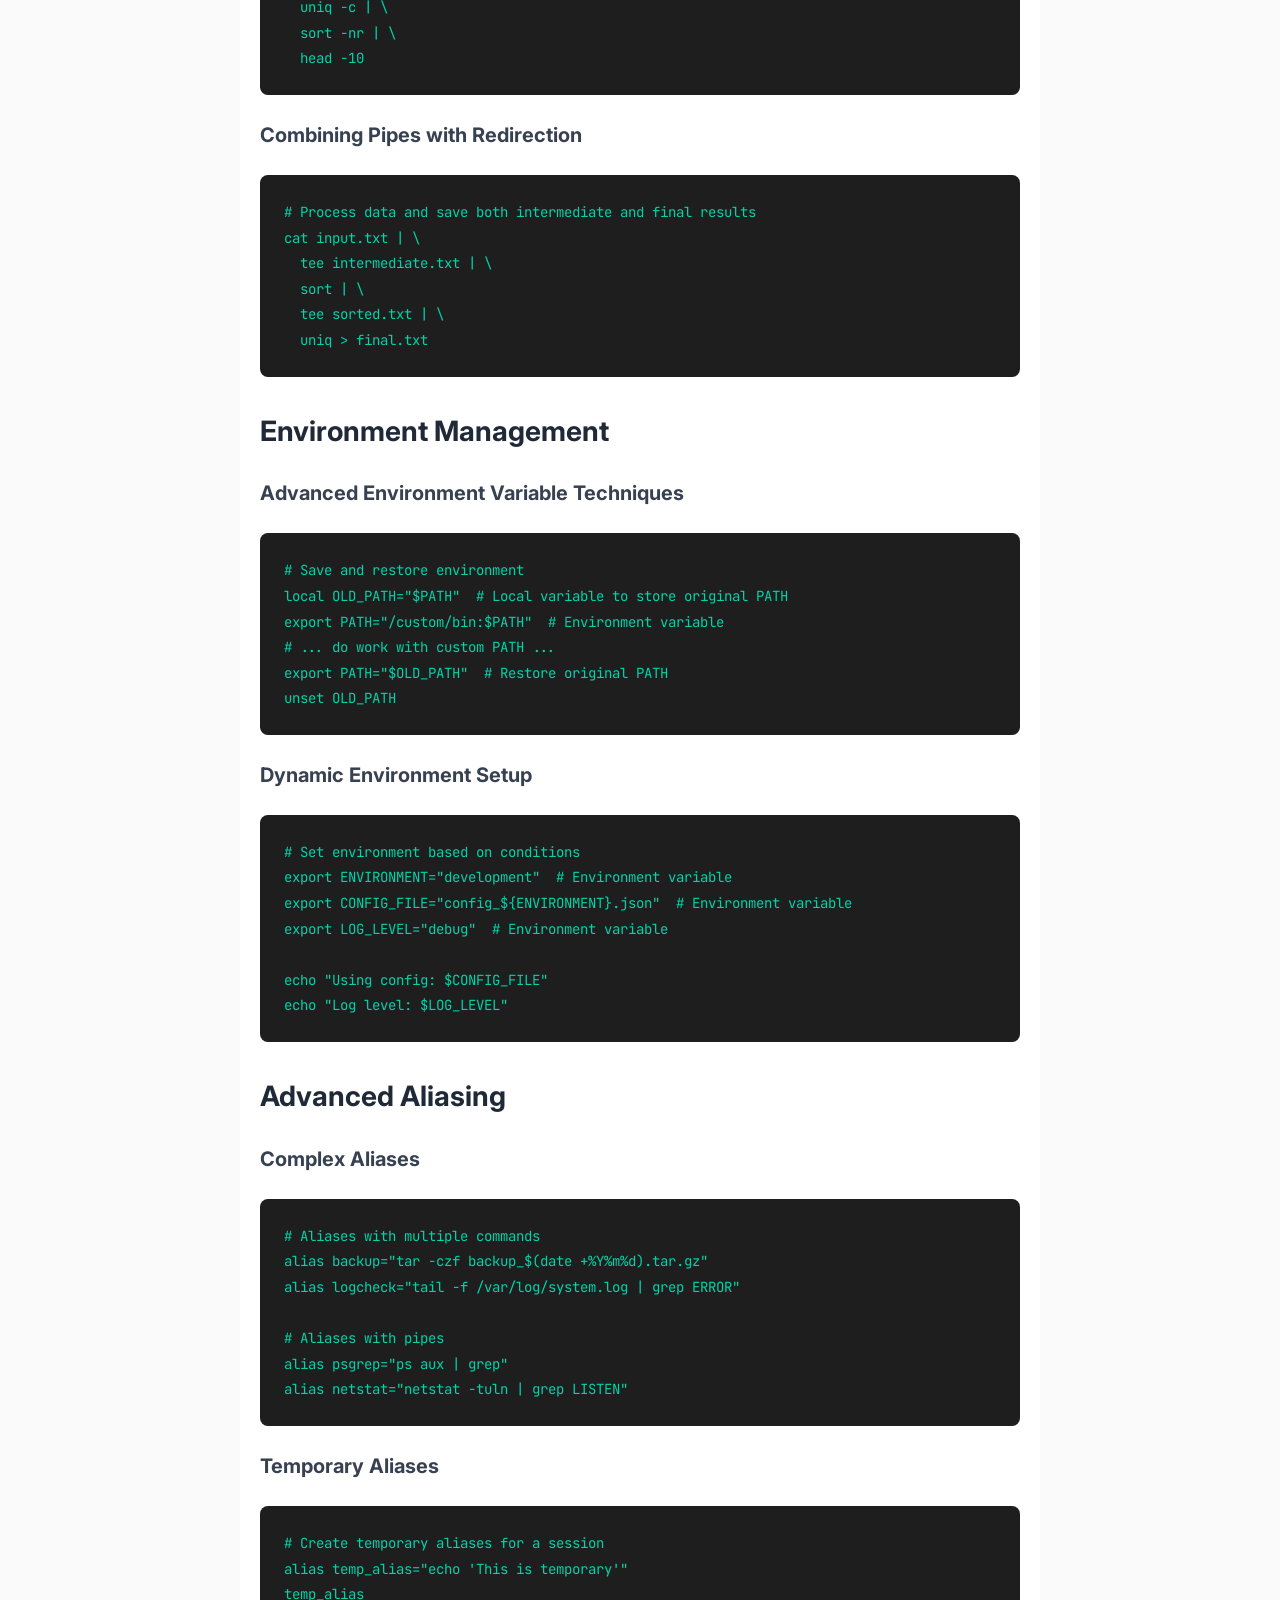
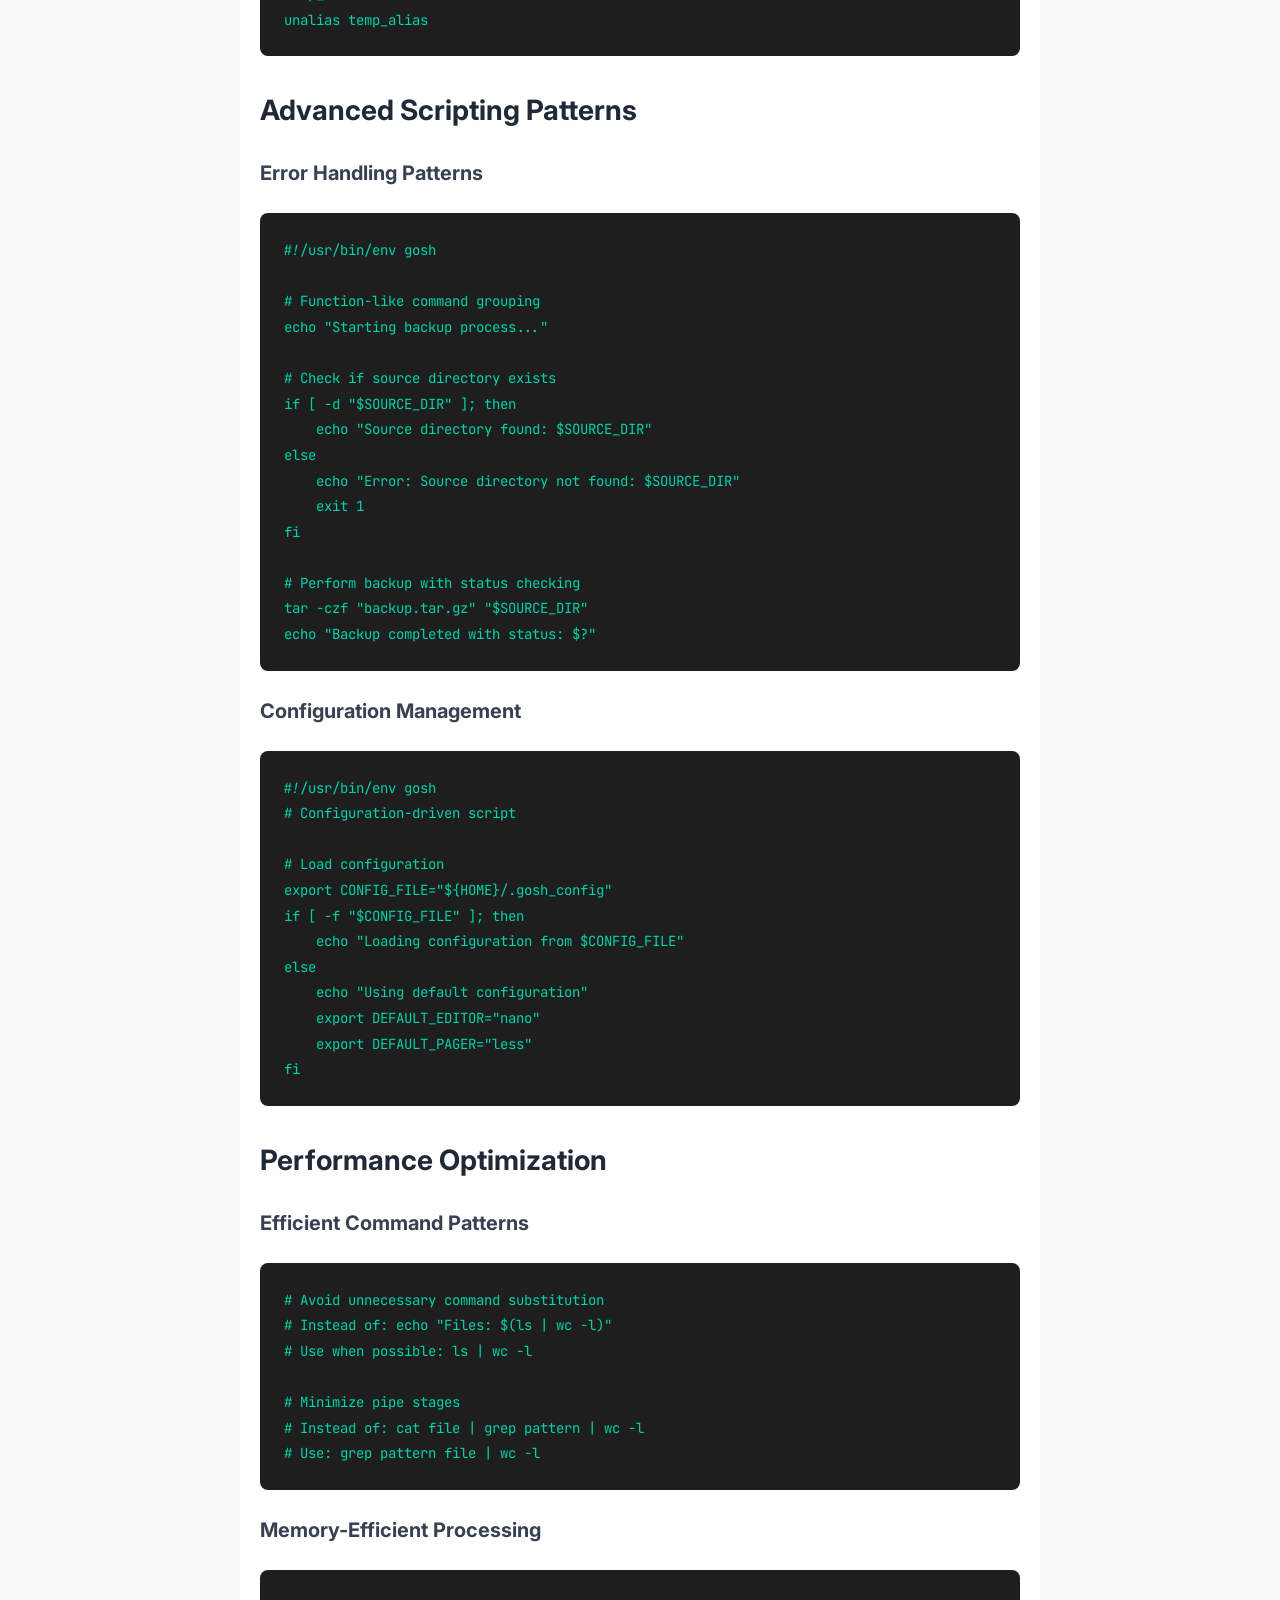
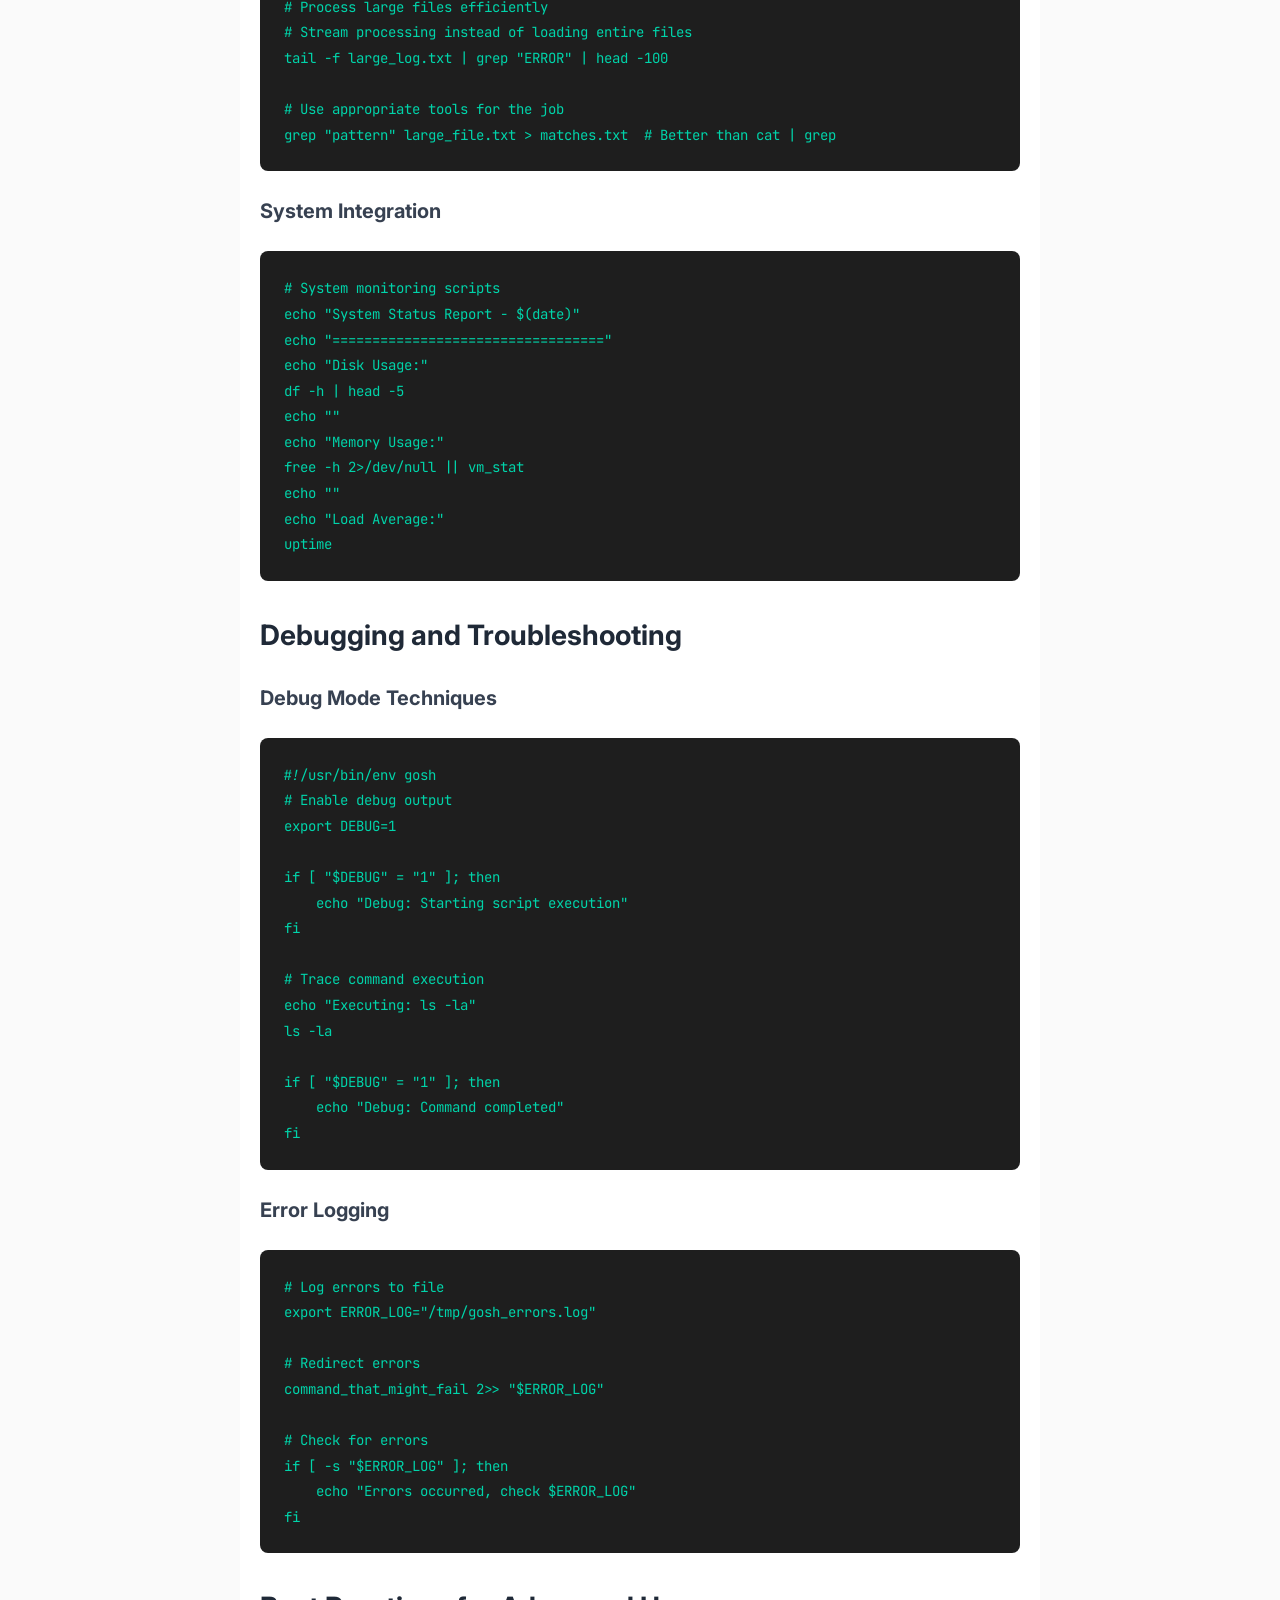
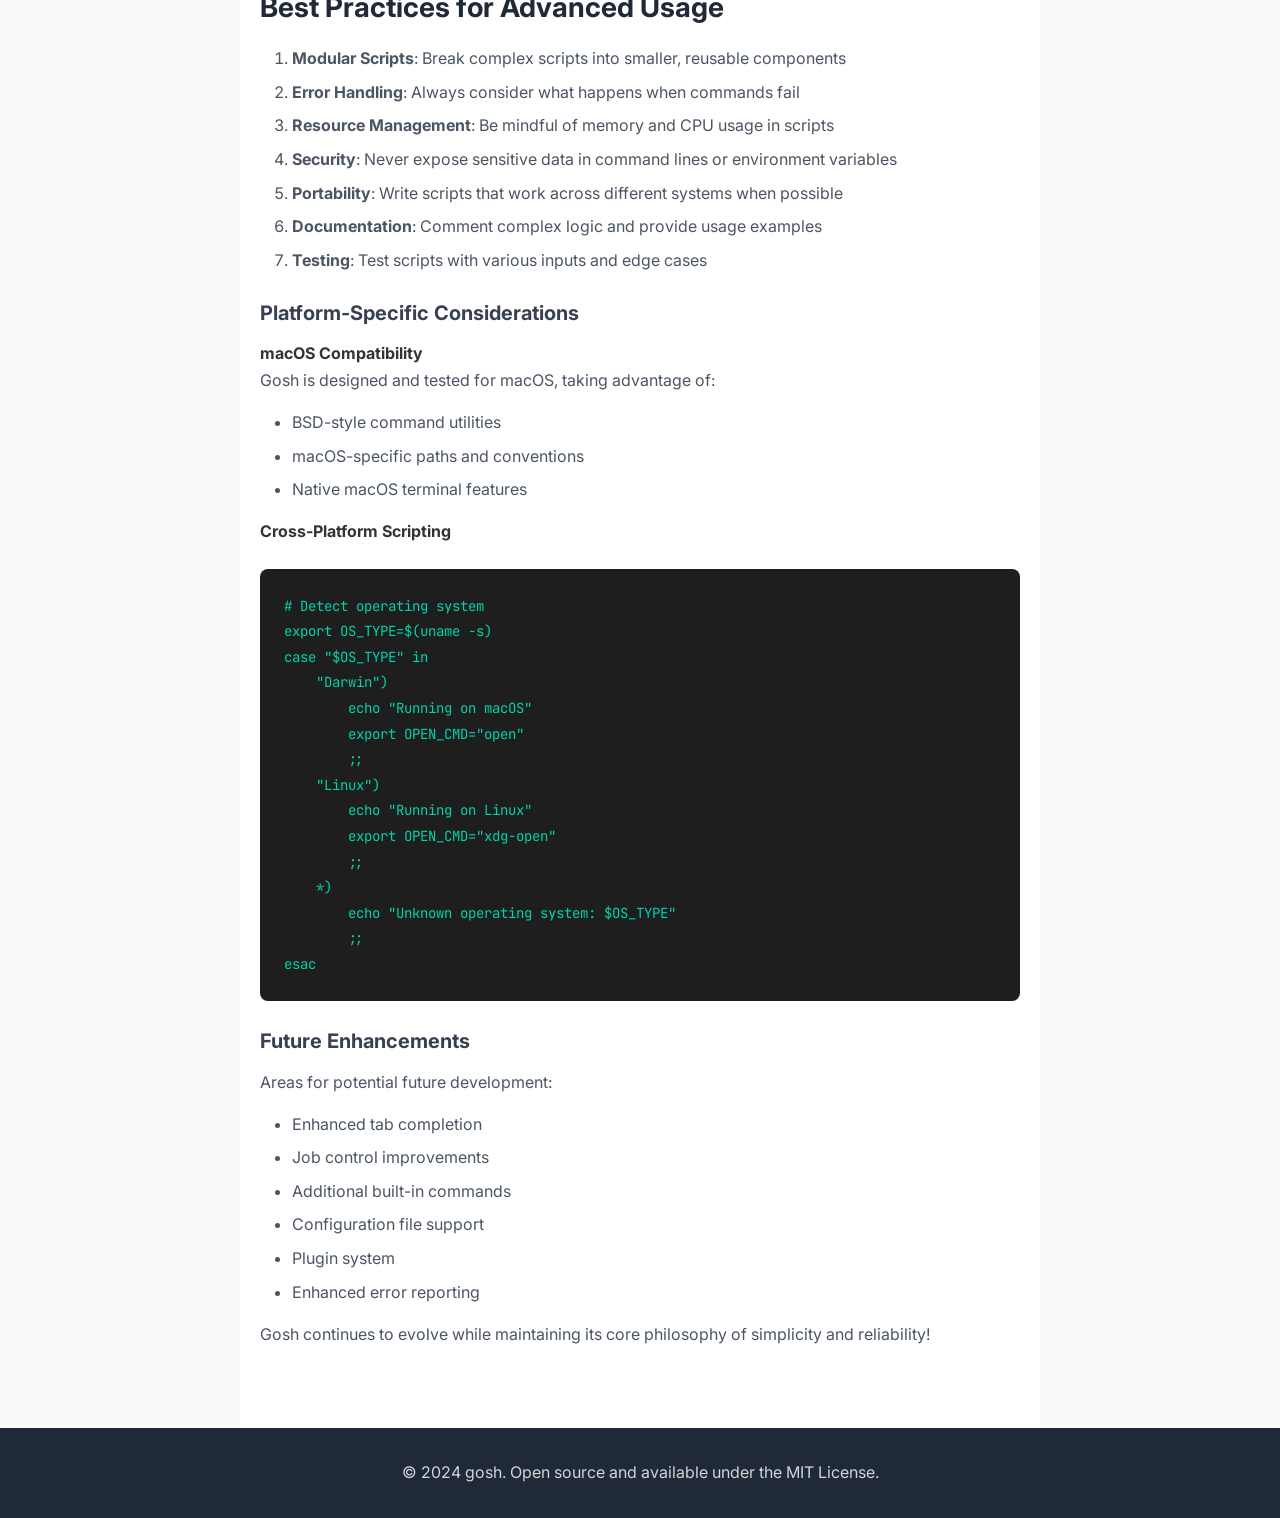
==== commit 0cda3aa6: "Update HTML documentation with explicit variable declaration requirements - Added local command docu" ====
--- a/advanced-topics.html
+++ b/advanced-topics.html
@@ -20,7 +20,7 @@
                 <li><a href="index.html">Home</a></li>
                 <li><a href="command-reference.html">Commands</a></li>
                 <li><a href="scripting-guide.html">Scripting</a></li>
-                <li><a href="https://github.com/drewwalton/gosh" target="_blank">GitHub</a></li>
+                <li><a href="https://github.com/drewwalton19216801/gosh" target="_blank">GitHub</a></li>
             </ul>
         </div>
     </nav>
@@ -69,20 +69,31 @@
         <section id="advanced-variables">
             <h2>Advanced Variable Expansion</h2>
 
+            <h3>Variable Declaration Requirements</h3>
+            <p>All variables in gosh must be explicitly declared with either <code>local</code> or <code>export</code>:</p>
+            <pre><code># Local variables (current shell only)
+local TEMP_VAR="temporary"
+local COUNT=42
+
+# Environment variables (exported to child processes)
+export PATH="$PATH:/new/path"
+export CONFIG_FILE="app.conf"</code></pre>
+
             <h3>Complex Variable Substitution</h3>
             <pre><code># Nested variable expansion
-export BASE_DIR="/home/user"
-export PROJECT_DIR="${BASE_DIR}/projects"
-export CURRENT_PROJECT="${PROJECT_DIR}/gosh"
+export BASE_DIR="/home/user"  # Environment variable
+export PROJECT_DIR="${BASE_DIR}/projects"  # Environment variable
+local CURRENT_PROJECT="${PROJECT_DIR}/gosh"  # Local variable
 
 echo "Working in: $CURRENT_PROJECT"</code></pre>
 
             <h3>Variable Expansion in Command Substitution</h3>
-            <pre><code>export SEARCH_TERM="error"
-export LOG_FILE="/var/log/system.log"
+            <pre><code>export SEARCH_TERM="error"  # Environment variable
+export LOG_FILE="/var/log/system.log"  # Environment variable
 
 # Use variables within command substitution
-echo "Found $(grep "$SEARCH_TERM" "$LOG_FILE" | wc -l) occurrences"</code></pre>
+local OCCURRENCE_COUNT="$(grep "$SEARCH_TERM" "$LOG_FILE" | wc -l)"  # Local variable
+echo "Found $OCCURRENCE_COUNT occurrences"</code></pre>
         </section>
 
         <section id="line-continuation">
@@ -181,17 +192,17 @@
 
             <h3>Advanced Environment Variable Techniques</h3>
             <pre><code># Save and restore environment
-export OLD_PATH="$PATH"
-export PATH="/custom/bin:$PATH"
+local OLD_PATH="$PATH"  # Local variable to store original PATH
+export PATH="/custom/bin:$PATH"  # Environment variable
 # ... do work with custom PATH ...
-export PATH="$OLD_PATH"
+export PATH="$OLD_PATH"  # Restore original PATH
 unset OLD_PATH</code></pre>
 
             <h3>Dynamic Environment Setup</h3>
             <pre><code># Set environment based on conditions
-export ENVIRONMENT="development"
-export CONFIG_FILE="config_${ENVIRONMENT}.json"
-export LOG_LEVEL="debug"
+export ENVIRONMENT="development"  # Environment variable
+export CONFIG_FILE="config_${ENVIRONMENT}.json"  # Environment variable
+export LOG_LEVEL="debug"  # Environment variable
 
 echo "Using config: $CONFIG_FILE"
 echo "Log level: $LOG_LEVEL"</code></pre>
--- a/styles.css
+++ b/styles.css
@@ -77,6 +77,7 @@
     background: linear-gradient(135deg, #667eea 0%, #764ba2 100%);
     color: white;
     display: flex;
+    flex-direction: column;
     align-items: center;
     min-height: 70vh;
 }
@@ -89,6 +90,13 @@
     grid-template-columns: 1fr 1fr;
     gap: 4rem;
     align-items: center;
+    width: 100%;
+}
+
+.hero-terminal-mobile {
+    display: none;
+    width: 100%;
+    margin-top: 2rem;
 }
 
 .hero-title {
@@ -413,18 +421,62 @@
         display: none;
     }
     
+    .hero {
+        padding: 2rem 0;
+        min-height: auto;
+    }
+    
     .hero-content {
         grid-template-columns: 1fr;
         text-align: center;
         gap: 2rem;
+        padding: 0 15px;
+    }
+    
+    .hero-code {
+        display: none;
+    }
+    
+    .hero-terminal-mobile {
+        display: block;
     }
     
     .hero-title {
-        font-size: 3rem;
+        font-size: 2.5rem;
+    }
+    
+    .hero-subtitle {
+        font-size: 1.1rem;
     }
     
     .hero-buttons {
         justify-content: center;
+        flex-direction: column;
+        align-items: center;
+        gap: 0.75rem;
+    }
+    
+    .btn {
+        width: 100%;
+        max-width: 280px;
+        text-align: center;
+    }
+    
+    .terminal {
+        margin: 0 auto;
+        max-width: 100%;
+        overflow: hidden;
+    }
+    
+    .terminal-body {
+        padding: 0.75rem;
+        font-size: 0.75rem;
+        overflow-x: auto;
+    }
+    
+    .terminal-line {
+        white-space: nowrap;
+        margin-bottom: 0.25rem;
     }
     
     .step {
@@ -436,6 +488,42 @@
     .features-grid,
     .docs-grid {
         grid-template-columns: 1fr;
+    }
+}
+
+@media (max-width: 480px) {
+    .container {
+        padding: 0 15px;
+    }
+    
+    .hero-content {
+        padding: 0 10px;
+    }
+    
+    .hero-title {
+        font-size: 2rem;
+    }
+    
+    .hero-subtitle {
+        font-size: 1rem;
+    }
+    
+    .hero-description {
+        font-size: 0.9rem;
+    }
+    
+    .terminal-body {
+        padding: 0.5rem;
+        font-size: 0.7rem;
+    }
+    
+    .terminal-header {
+        padding: 0.5rem 0.75rem;
+    }
+    
+    .terminal-buttons span {
+        width: 10px;
+        height: 10px;
     }
 }
 
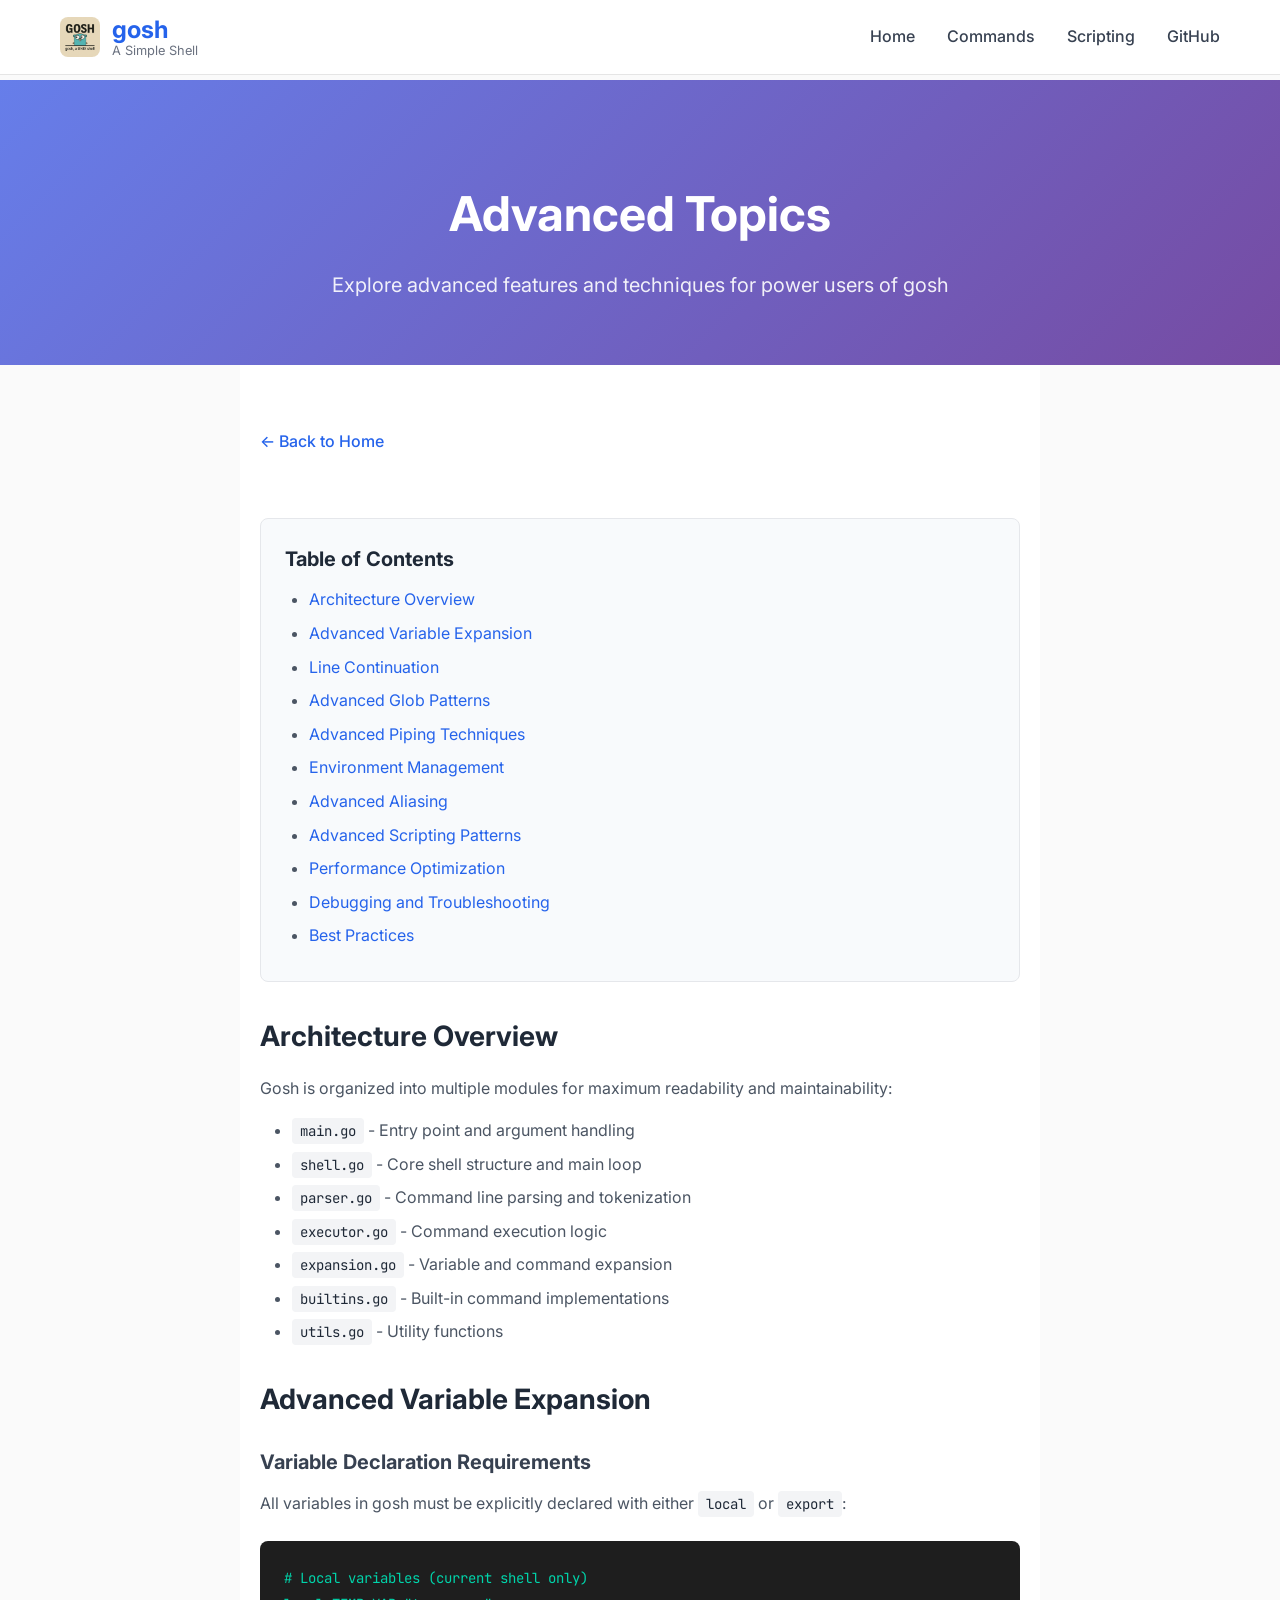
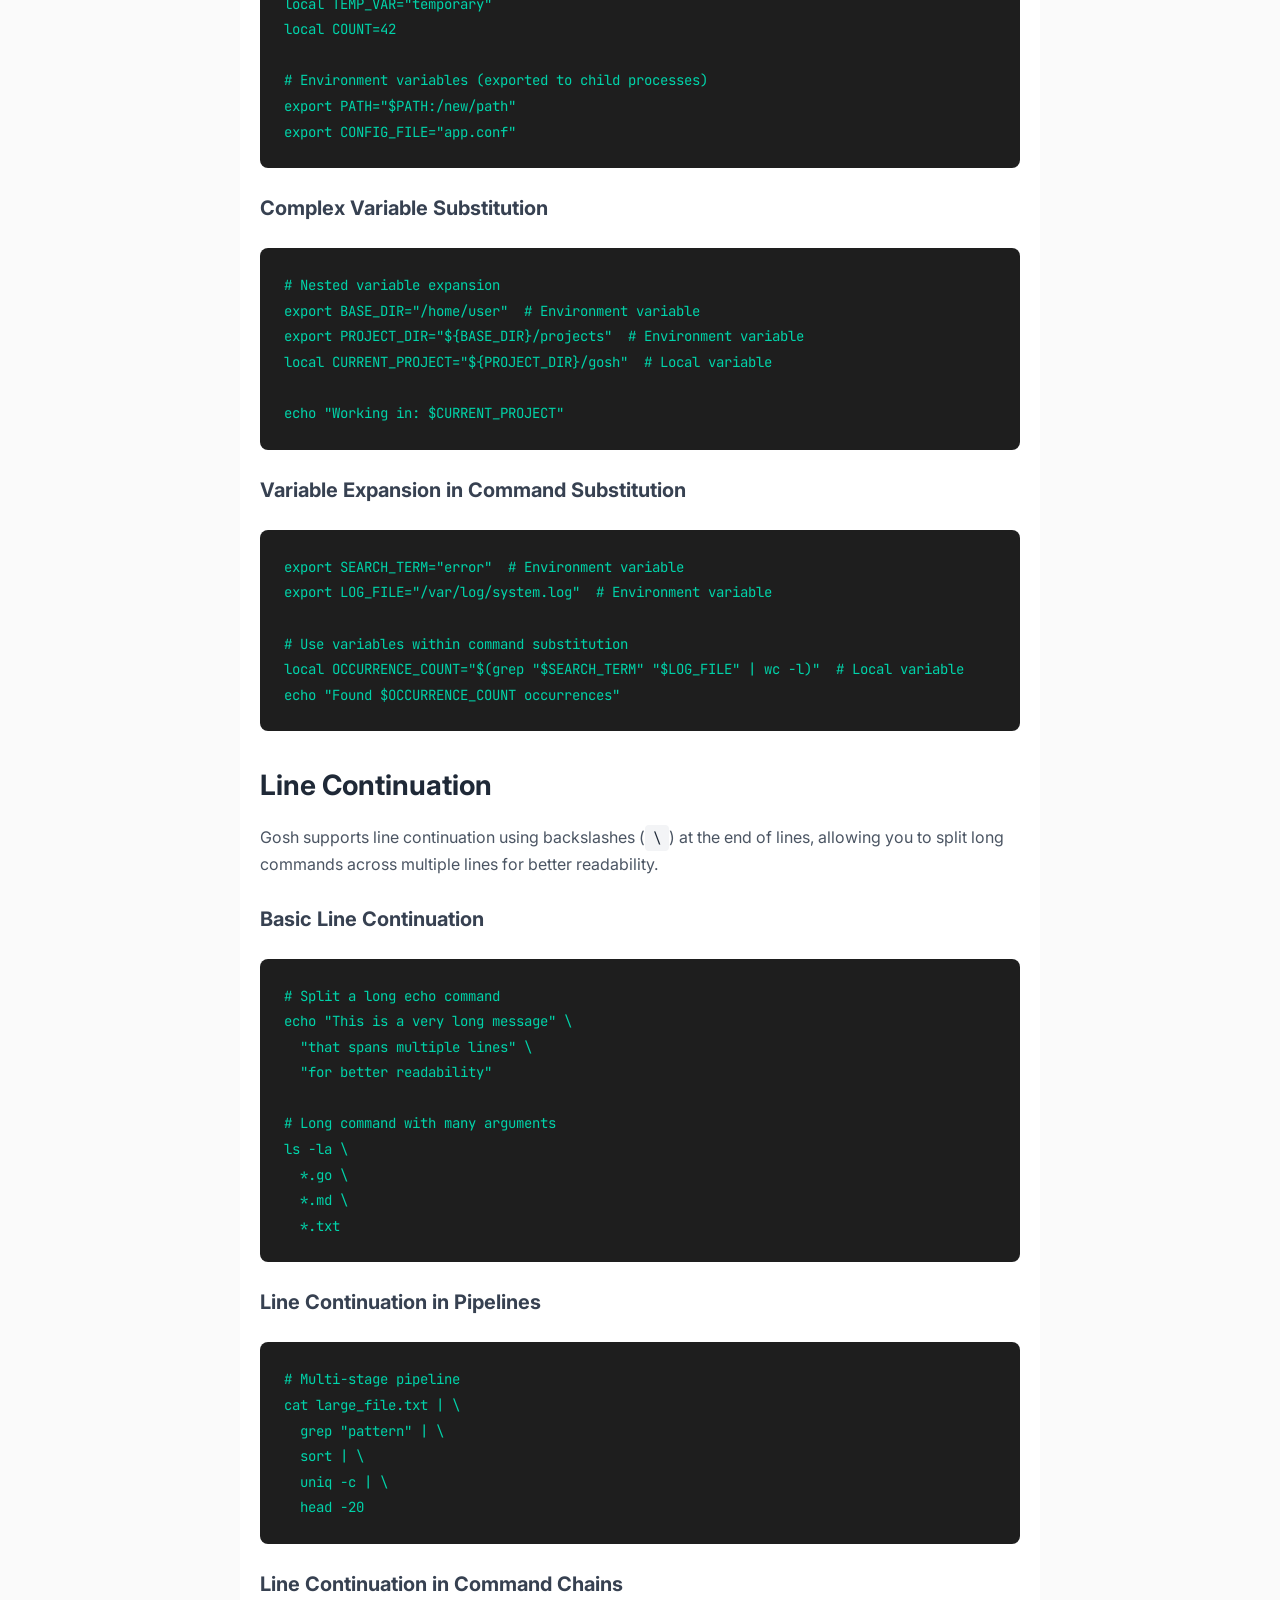
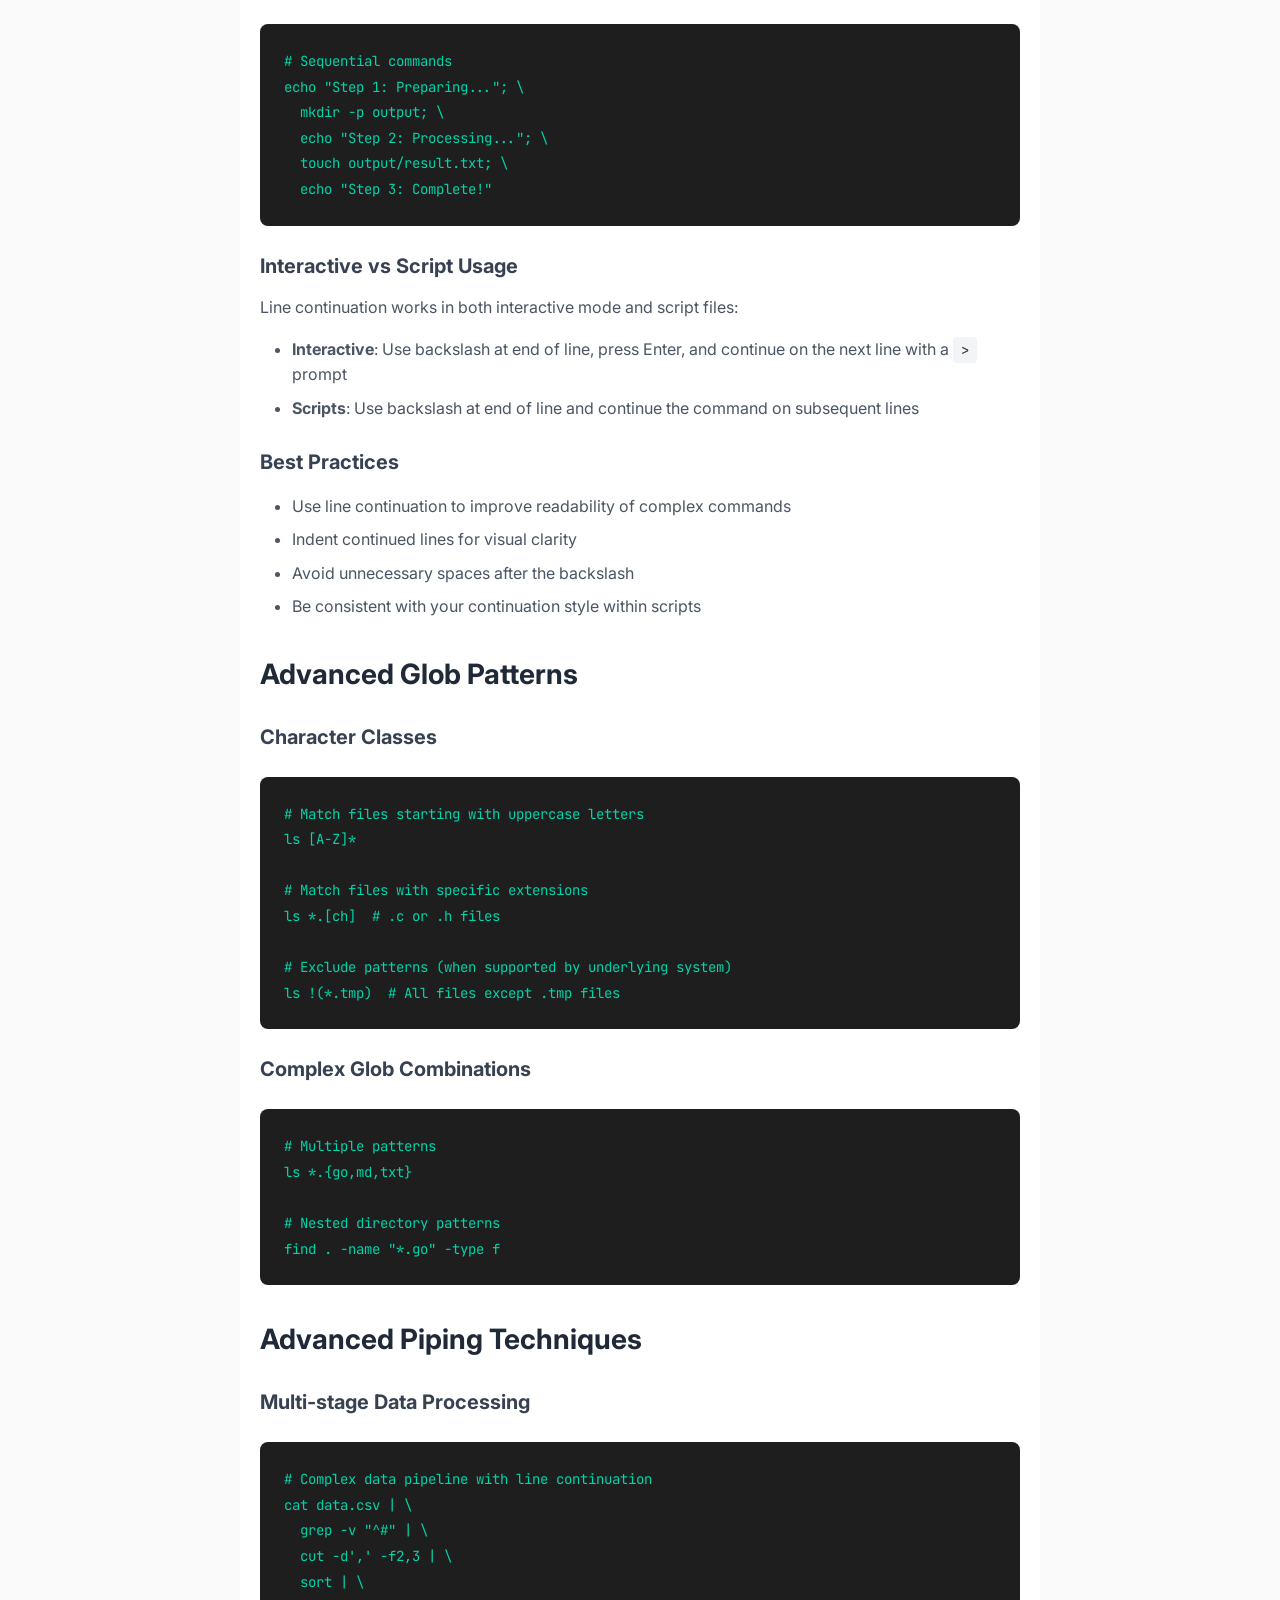
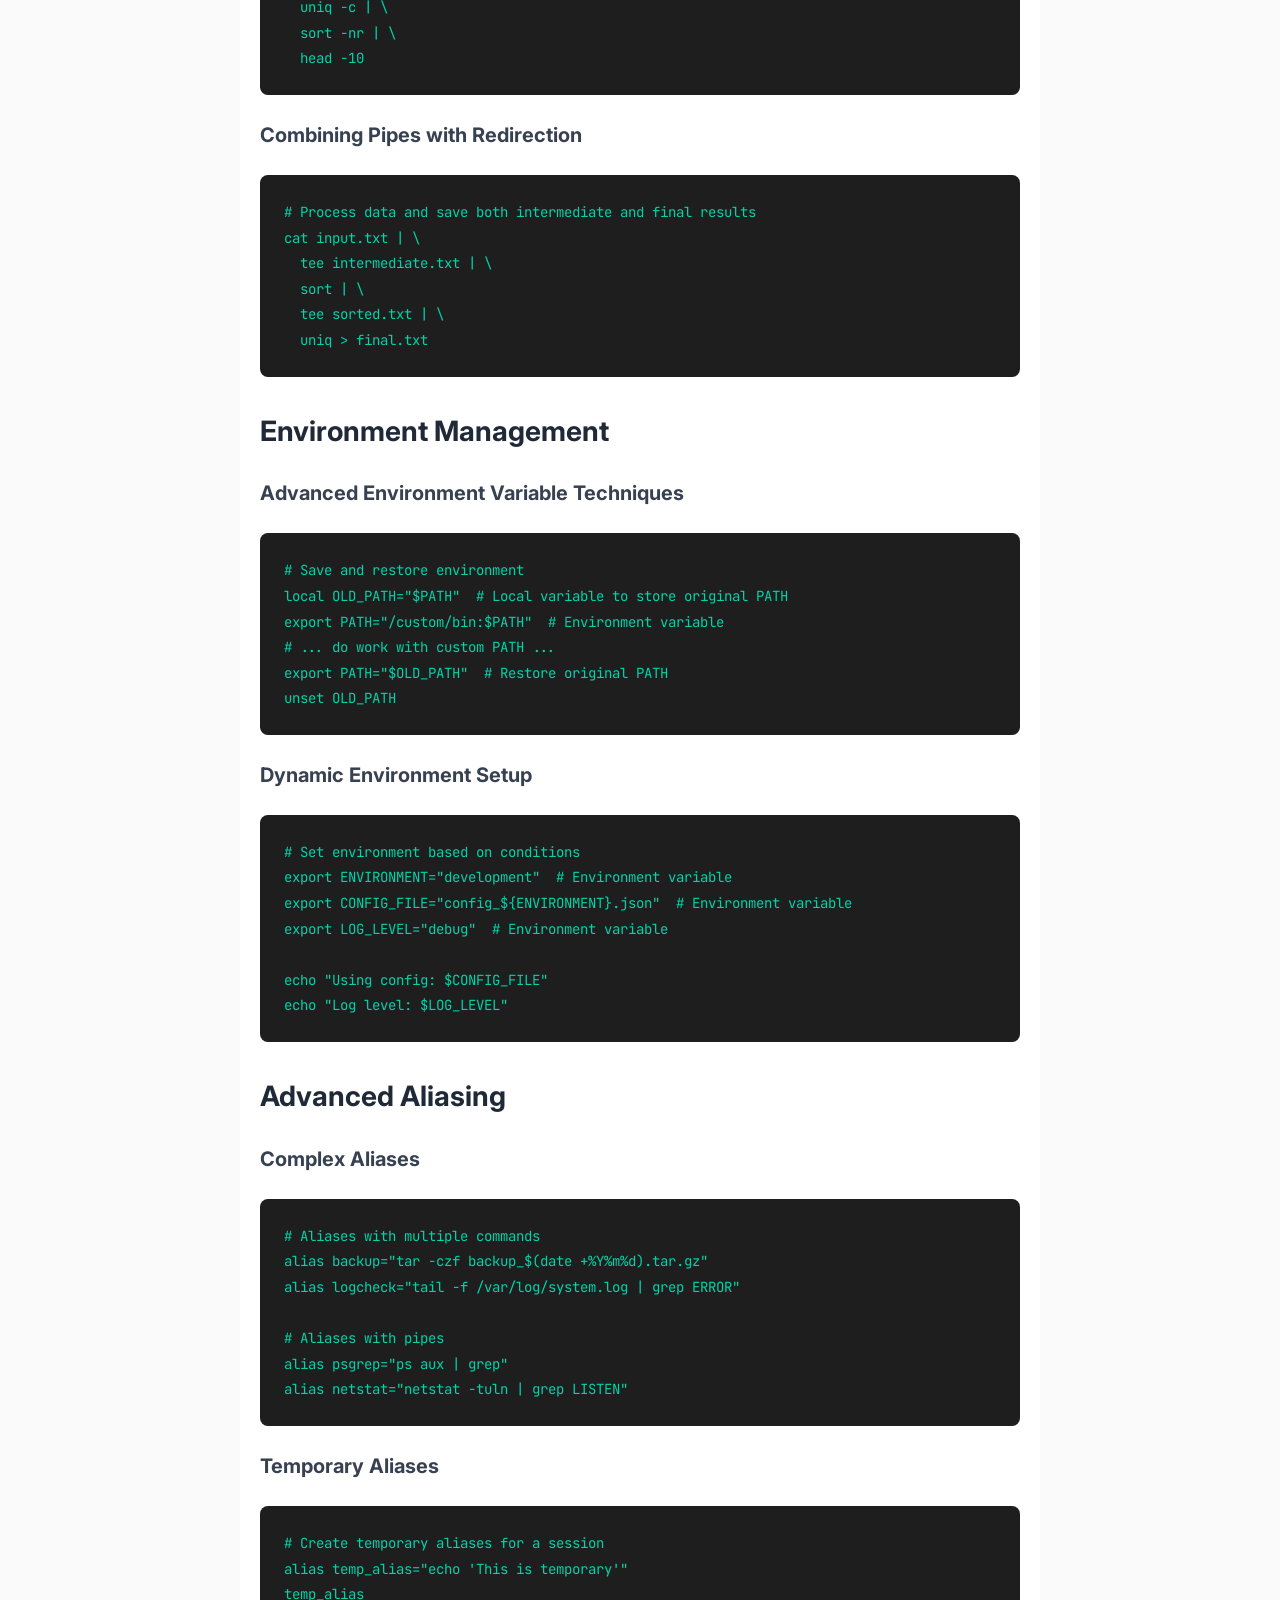
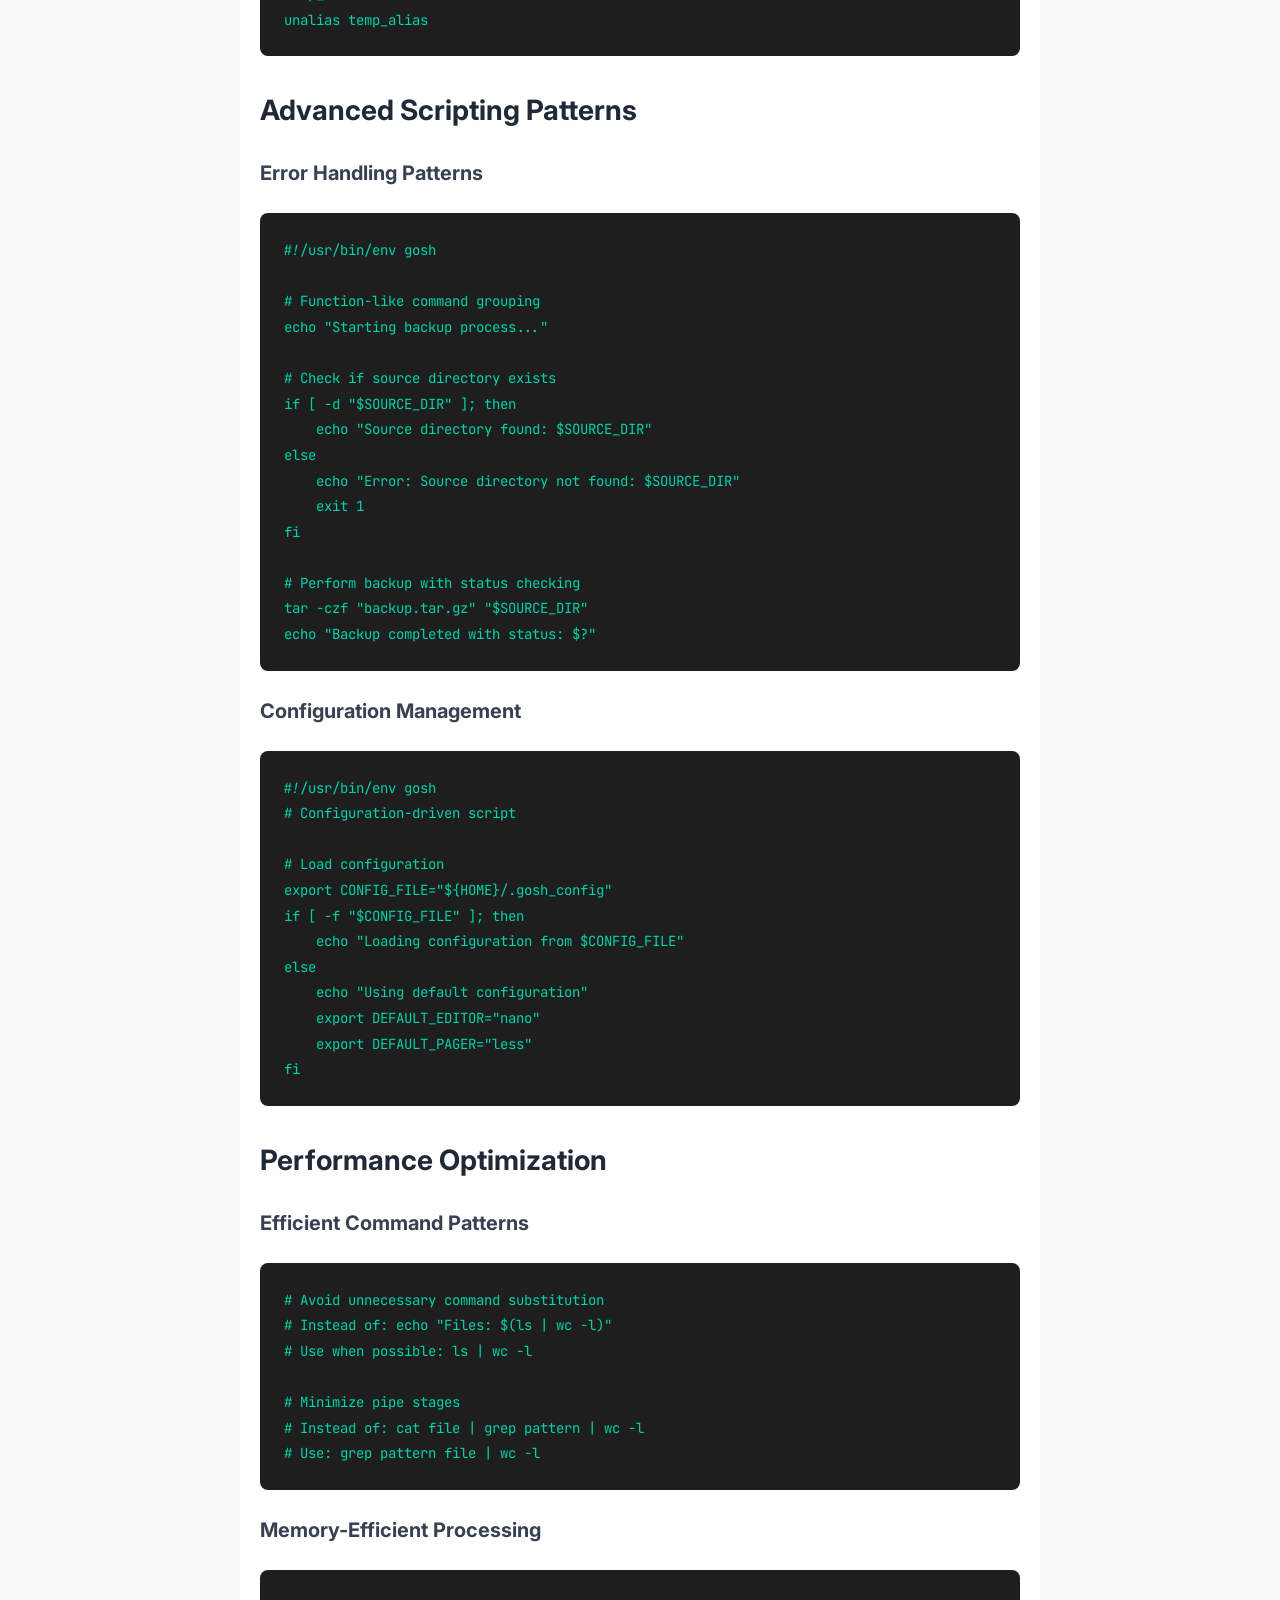
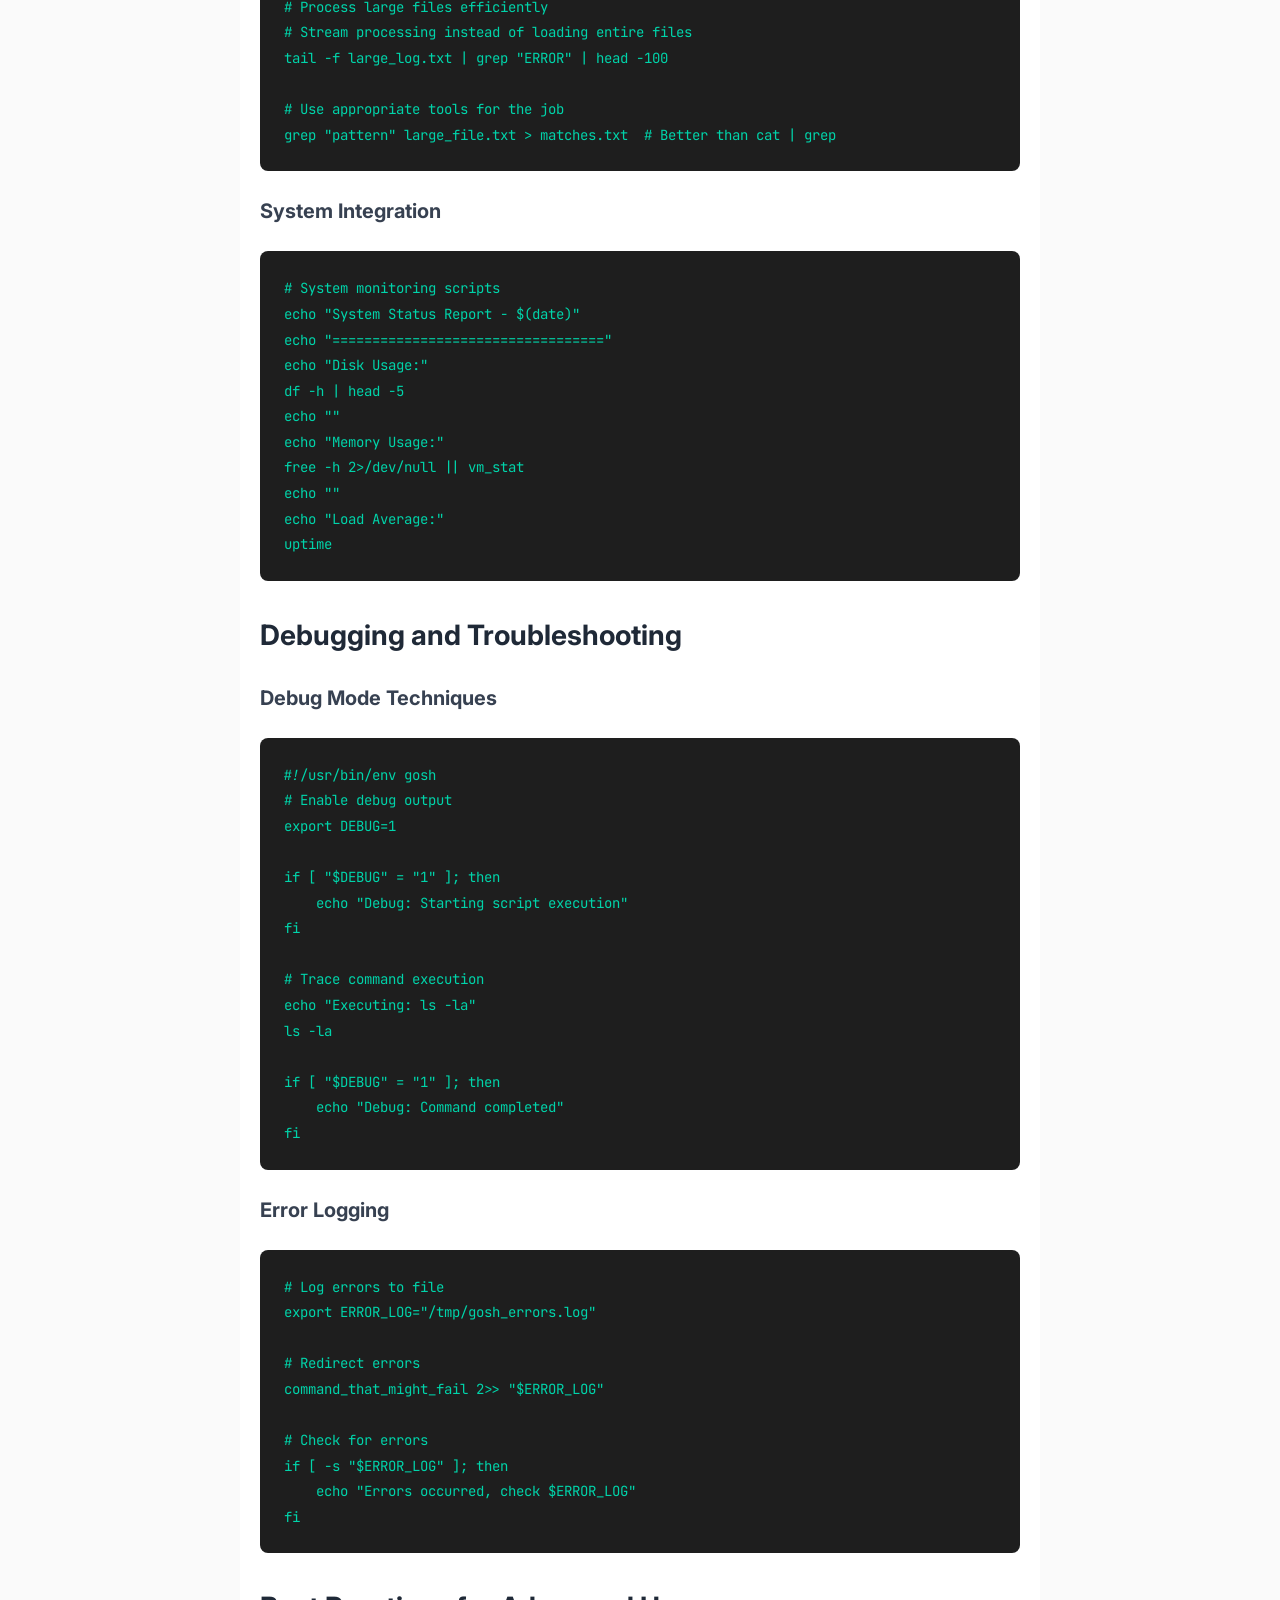
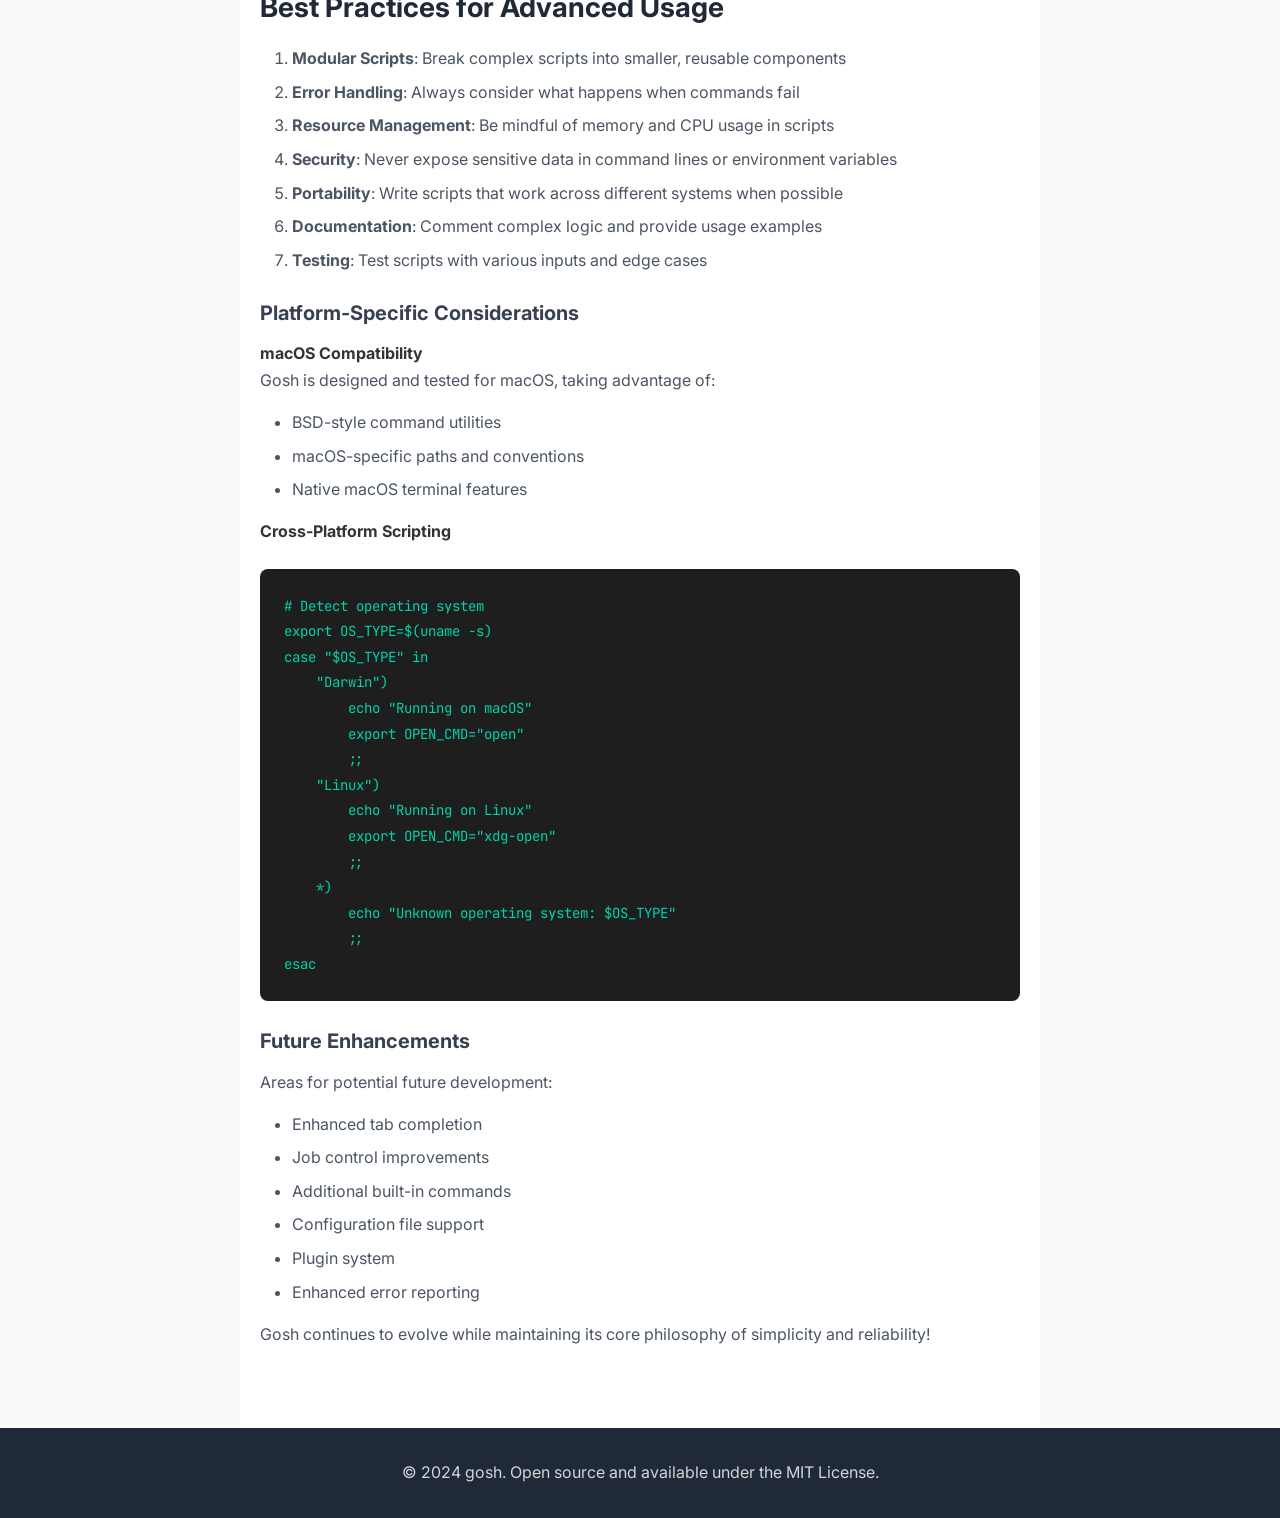
==== commit 269e248b: "Add gosh logo to all web pages in navigation" ====
--- a/advanced-topics.html
+++ b/advanced-topics.html
@@ -13,8 +13,11 @@
     <nav class="navbar">
         <div class="nav-container">
             <div class="nav-brand">
-                <h1><a href="index.html" style="color: inherit; text-decoration: none;">gosh</a></h1>
-                <span class="tagline">A Simple Shell</span>
+                <img src="images/gosh_logo.png" alt="gosh logo" class="nav-logo">
+                <div class="nav-text">
+                    <h1><a href="index.html" style="color: inherit; text-decoration: none;">gosh</a></h1>
+                    <span class="tagline">A Simple Shell</span>
+                </div>
             </div>
             <ul class="nav-menu">
                 <li><a href="index.html">Home</a></li>
--- a/styles.css
+++ b/styles.css
@@ -40,17 +40,37 @@
     align-items: center;
 }
 
+.nav-brand {
+    display: flex;
+    align-items: center;
+    gap: 0.75rem;
+}
+
+.nav-logo {
+    width: 40px;
+    height: 40px;
+    border-radius: 8px;
+    object-fit: contain;
+}
+
+.nav-text {
+    display: flex;
+    flex-direction: column;
+}
+
 .nav-brand h1 {
     font-size: 1.5rem;
     font-weight: 700;
     color: #2563eb;
     margin: 0;
+    line-height: 1.2;
 }
 
 .nav-brand .tagline {
     font-size: 0.8rem;
     color: #6b7280;
     font-weight: 400;
+    line-height: 1;
 }
 
 .nav-menu {
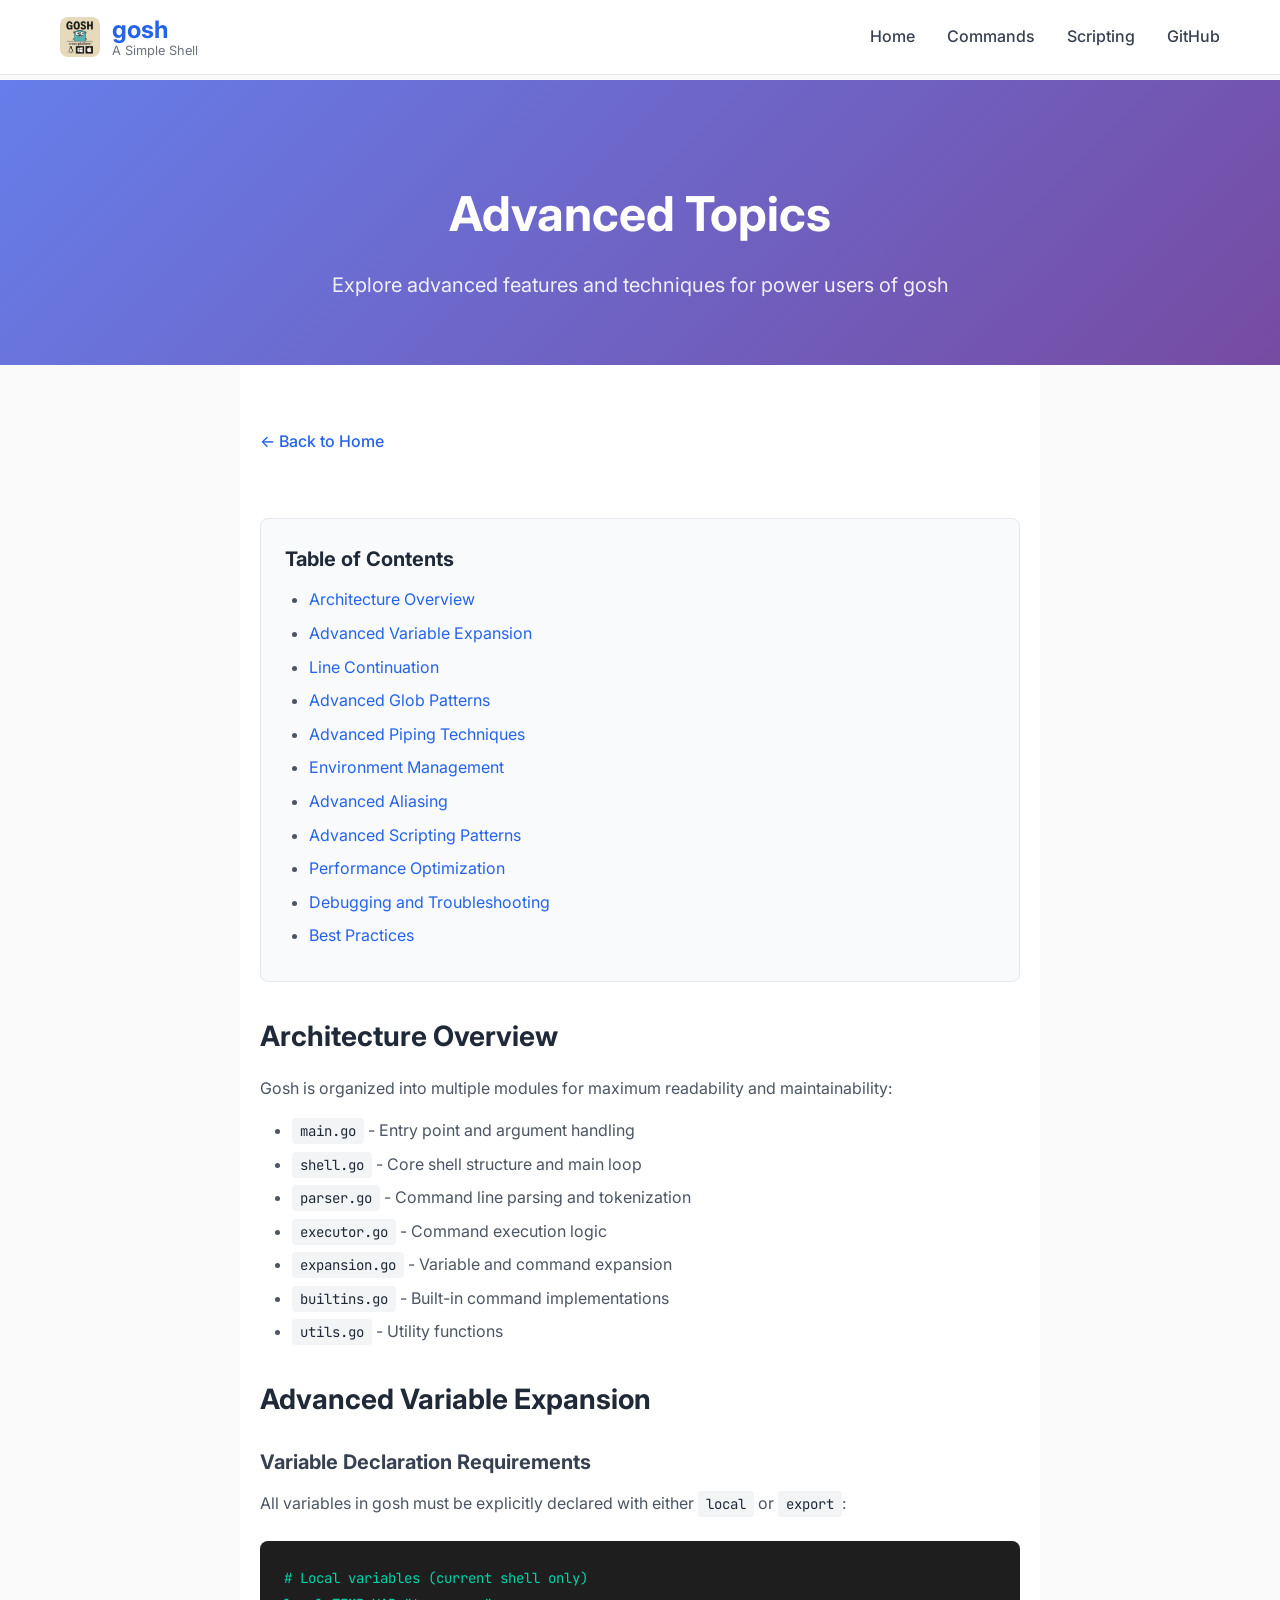
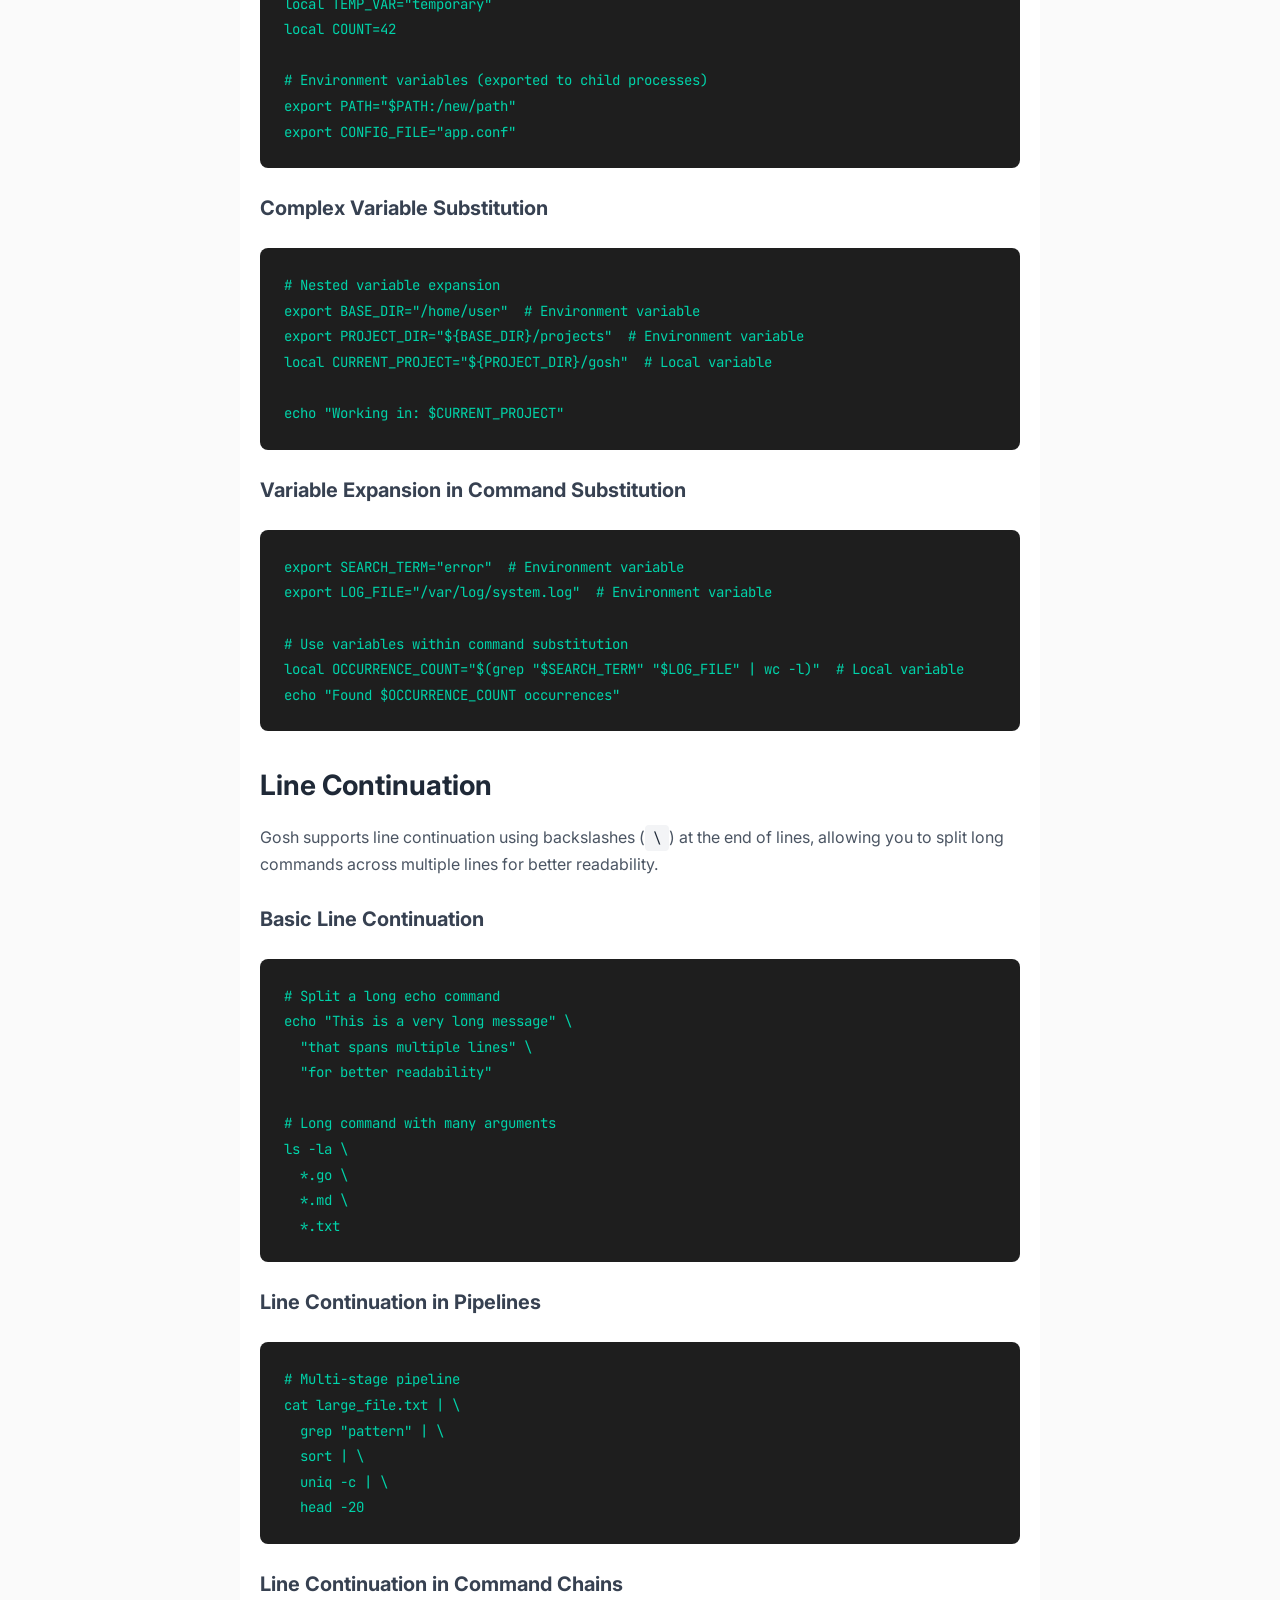
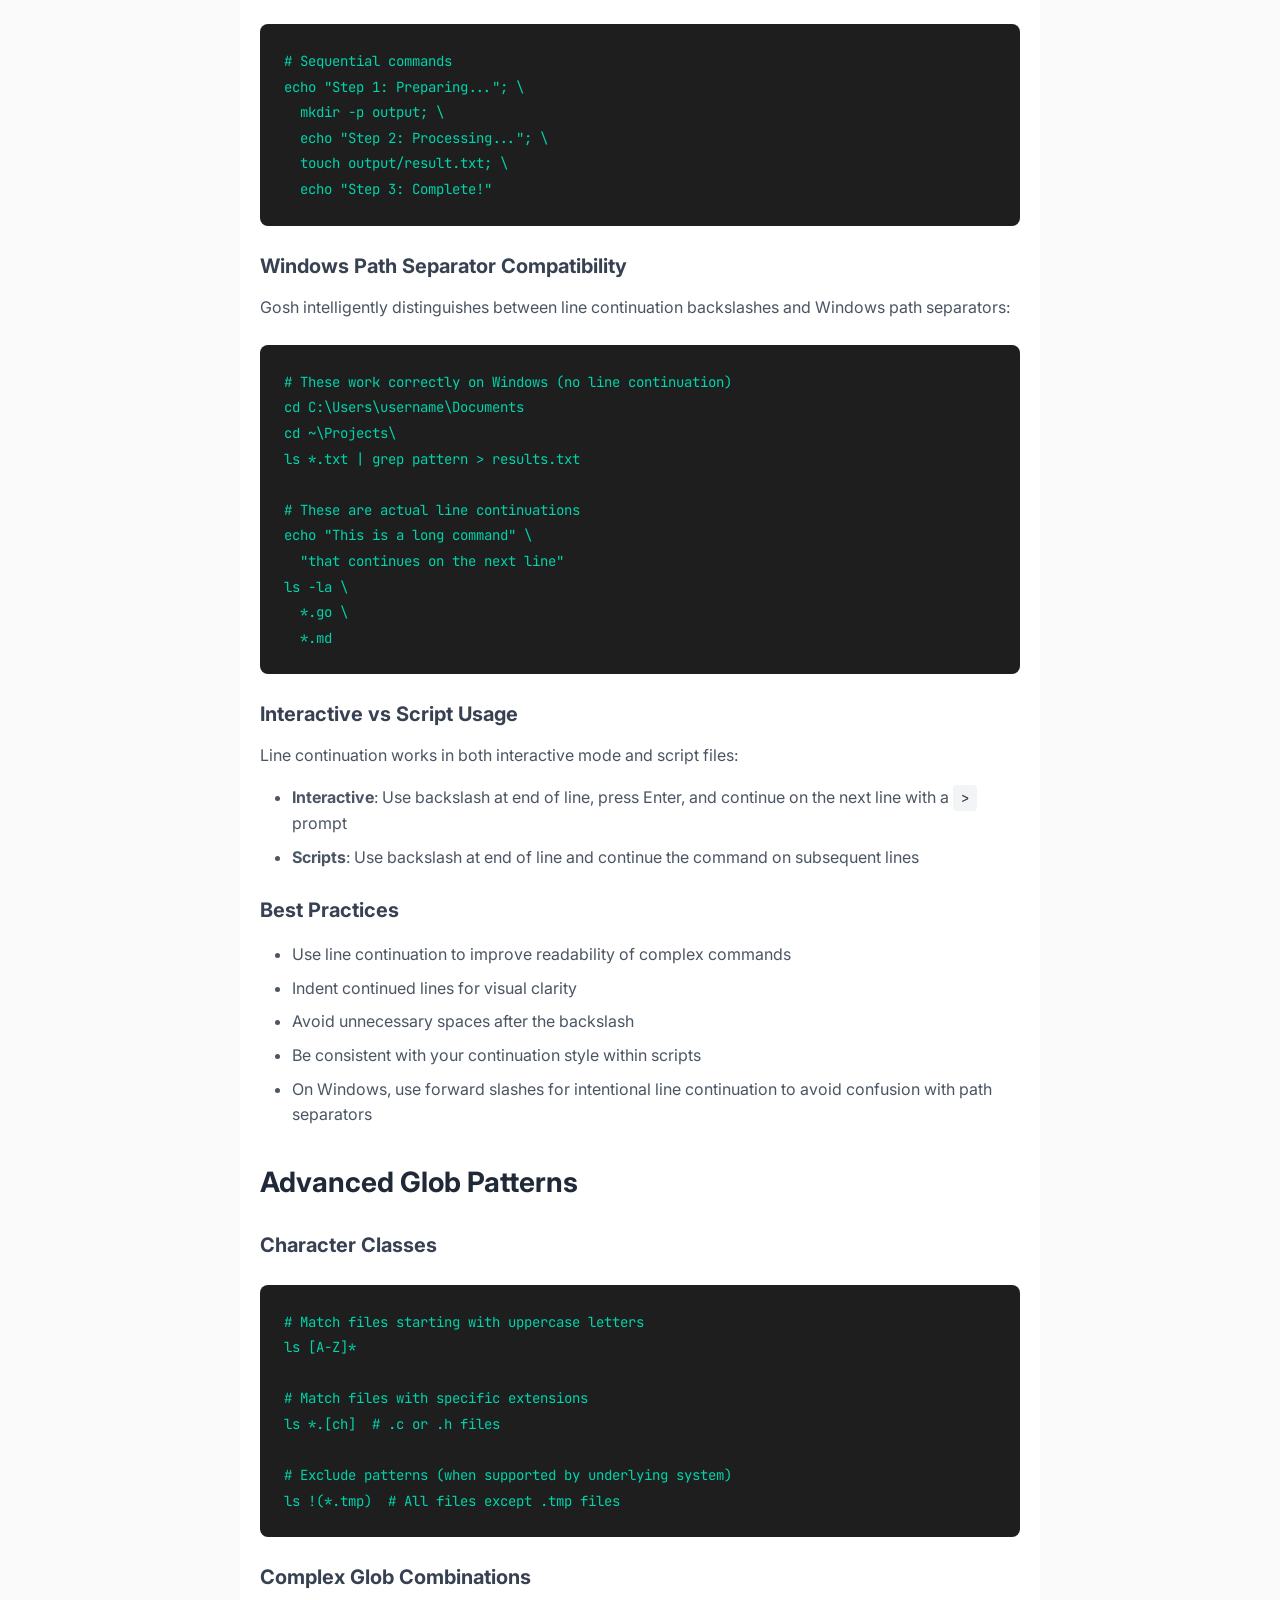
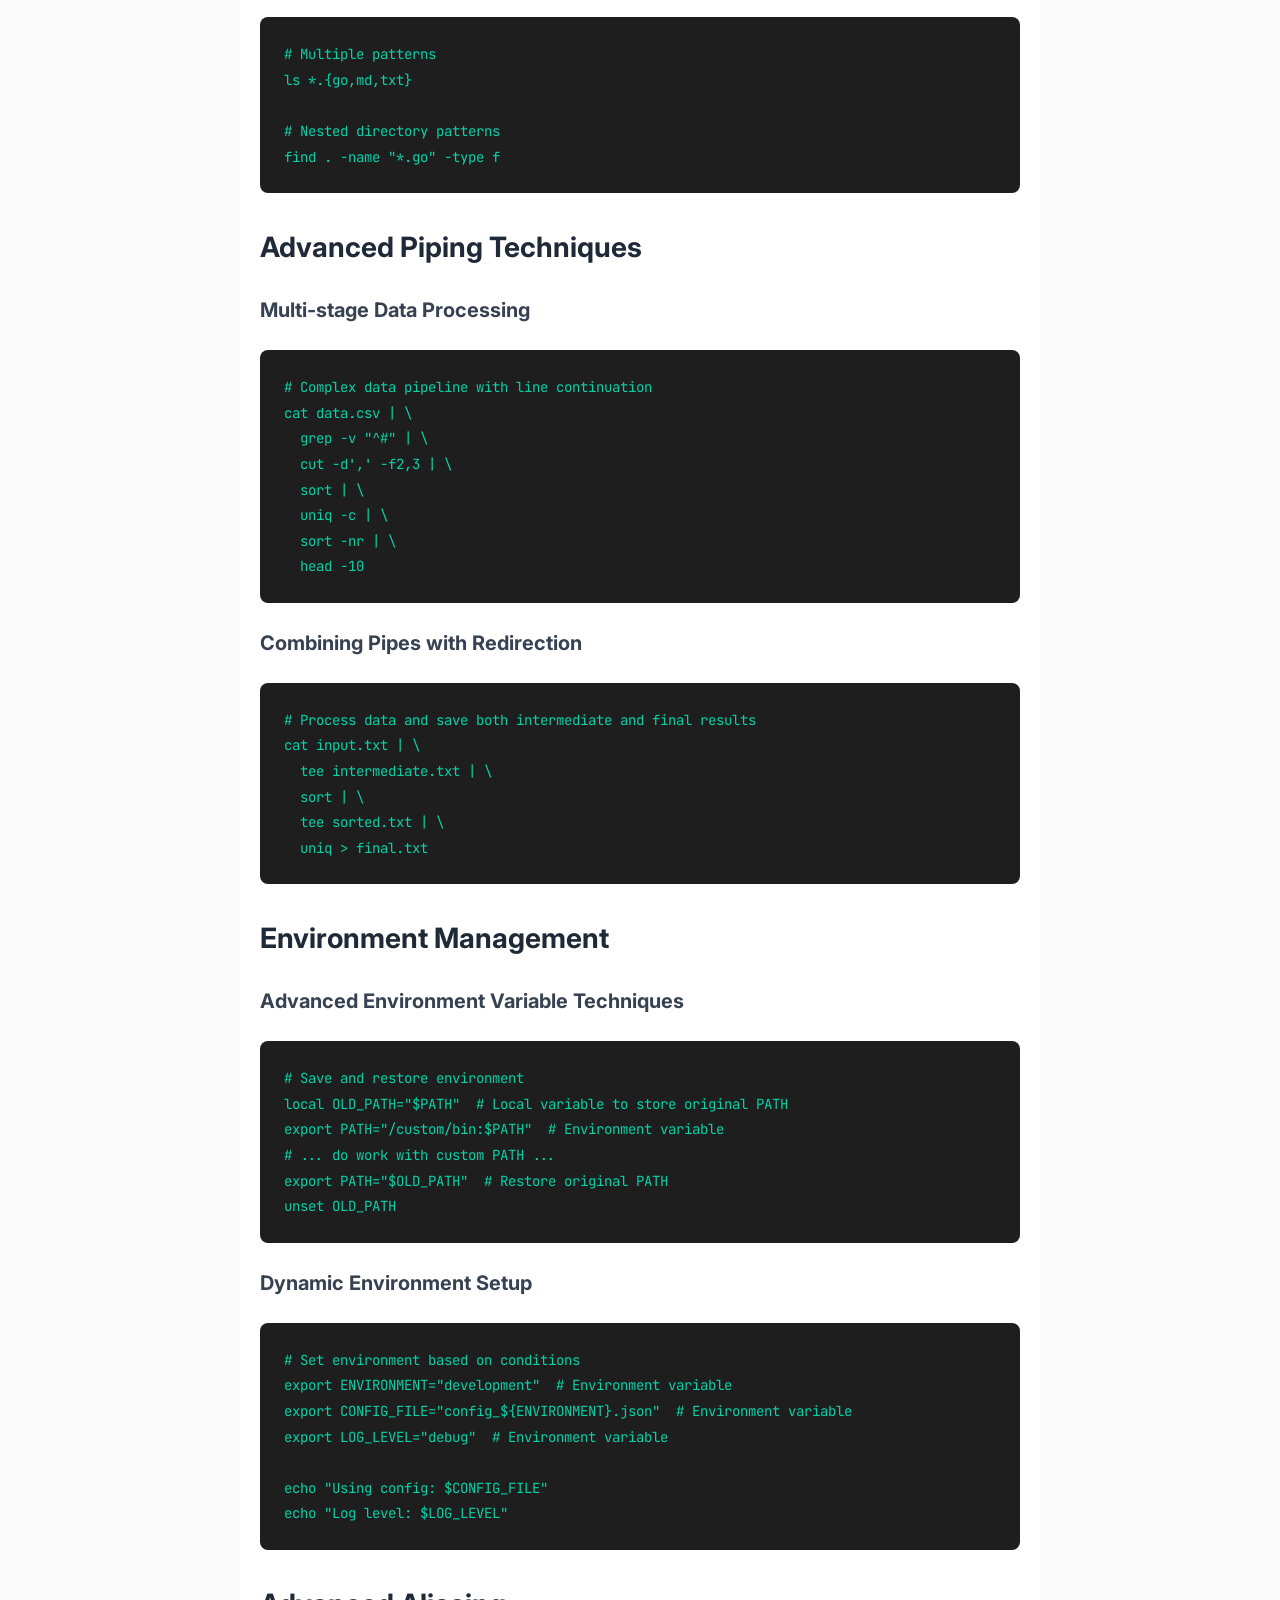
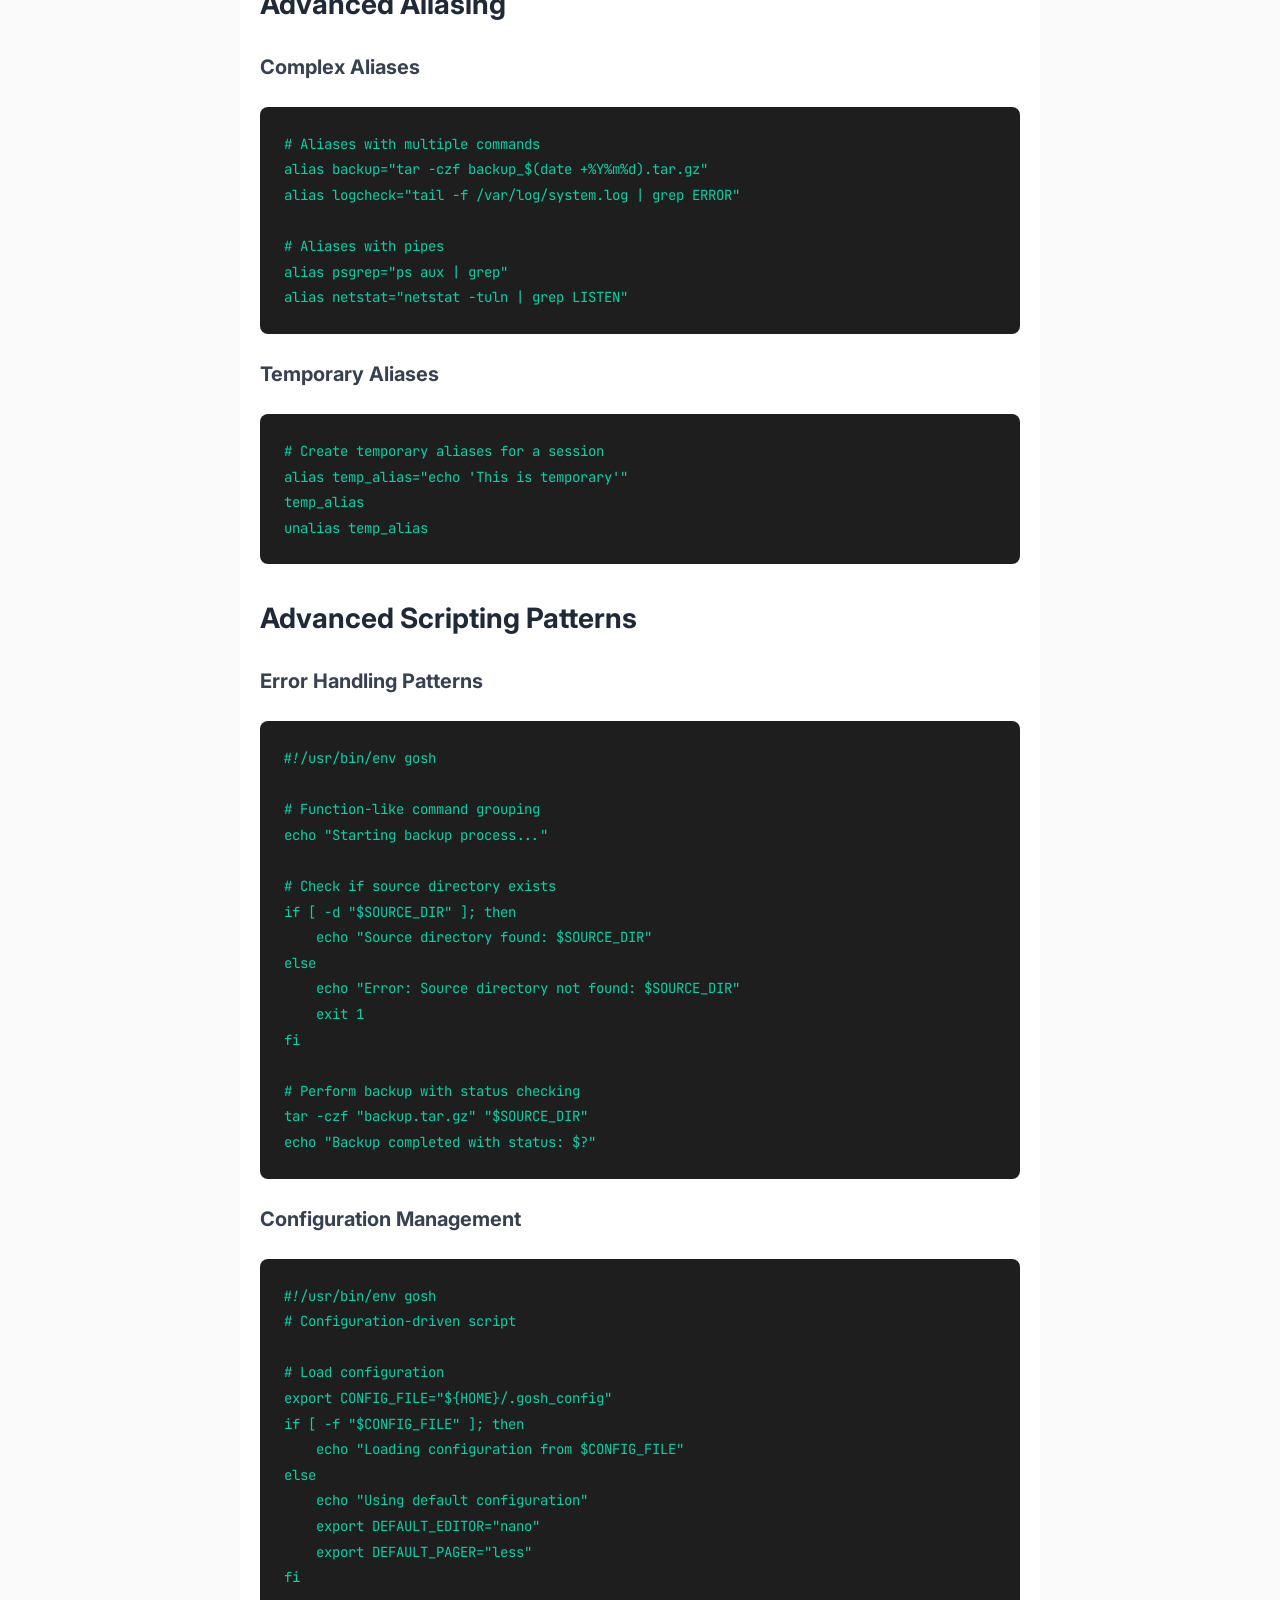
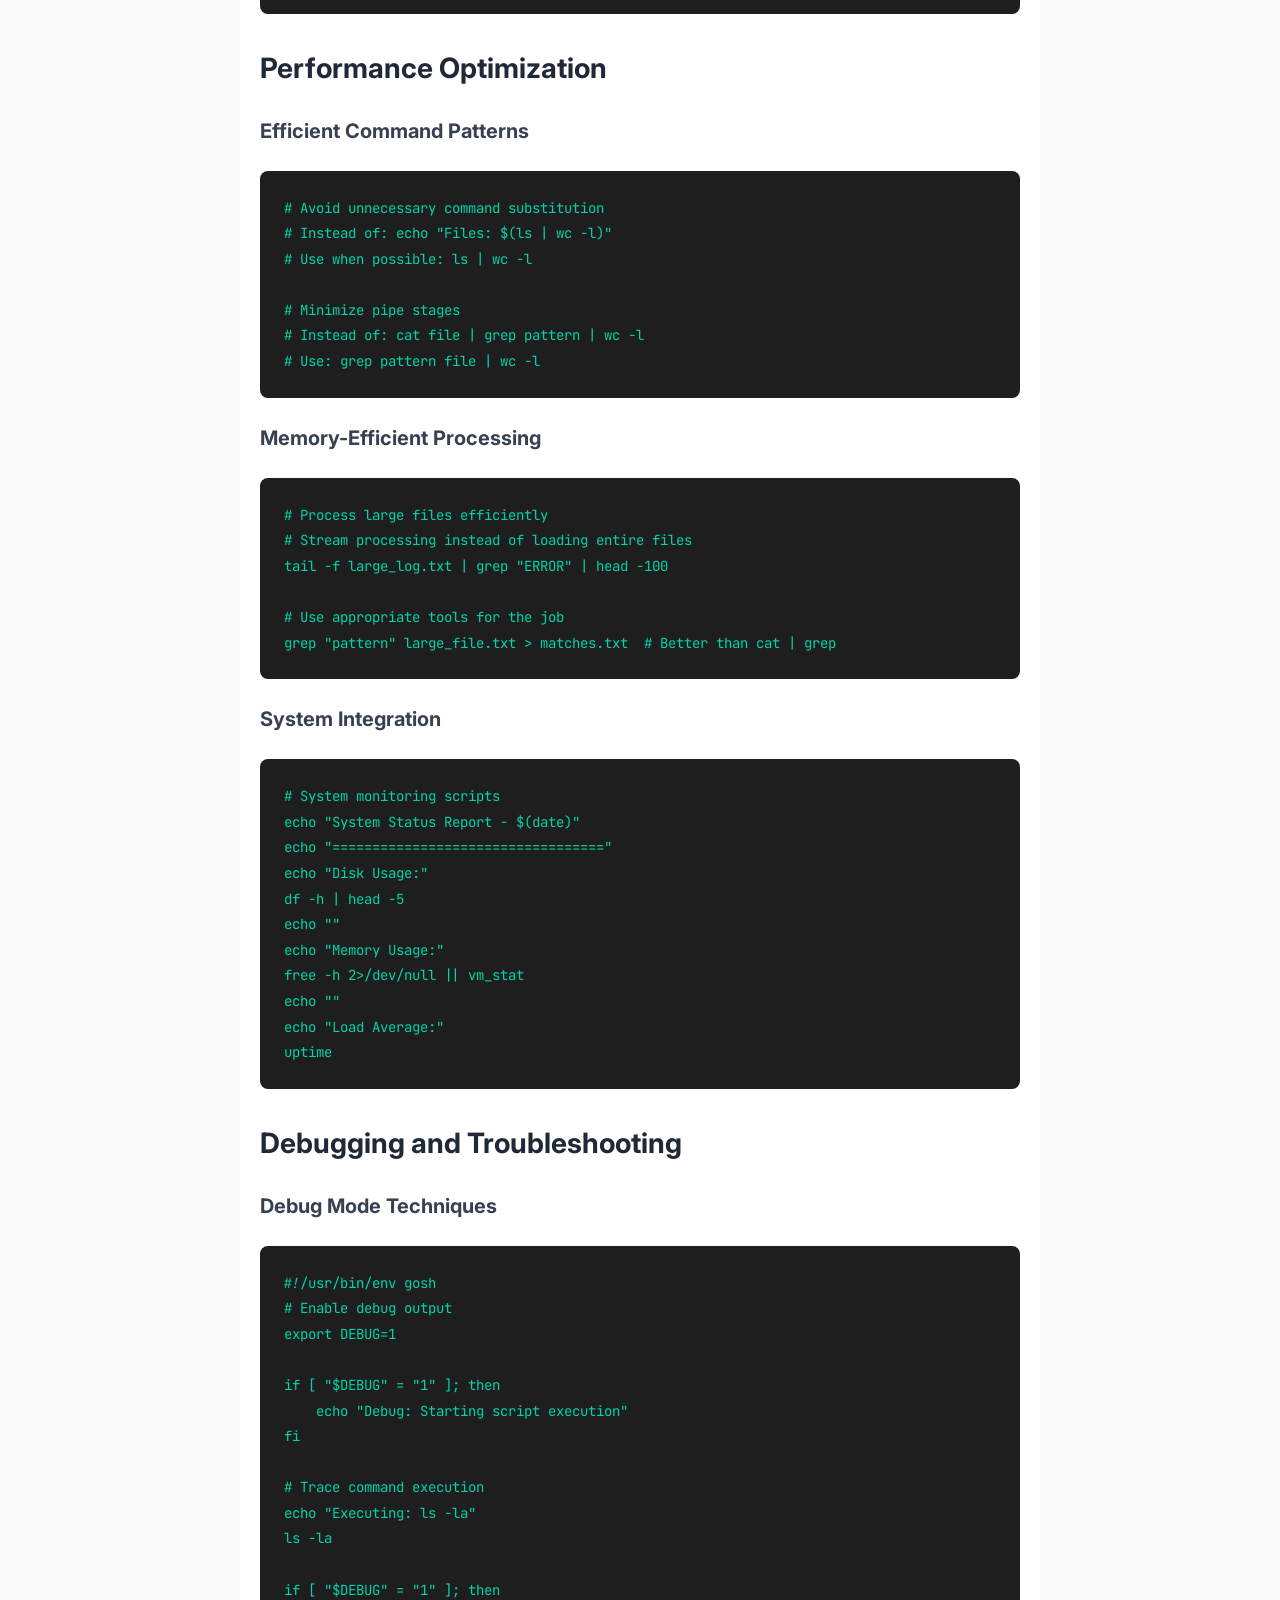
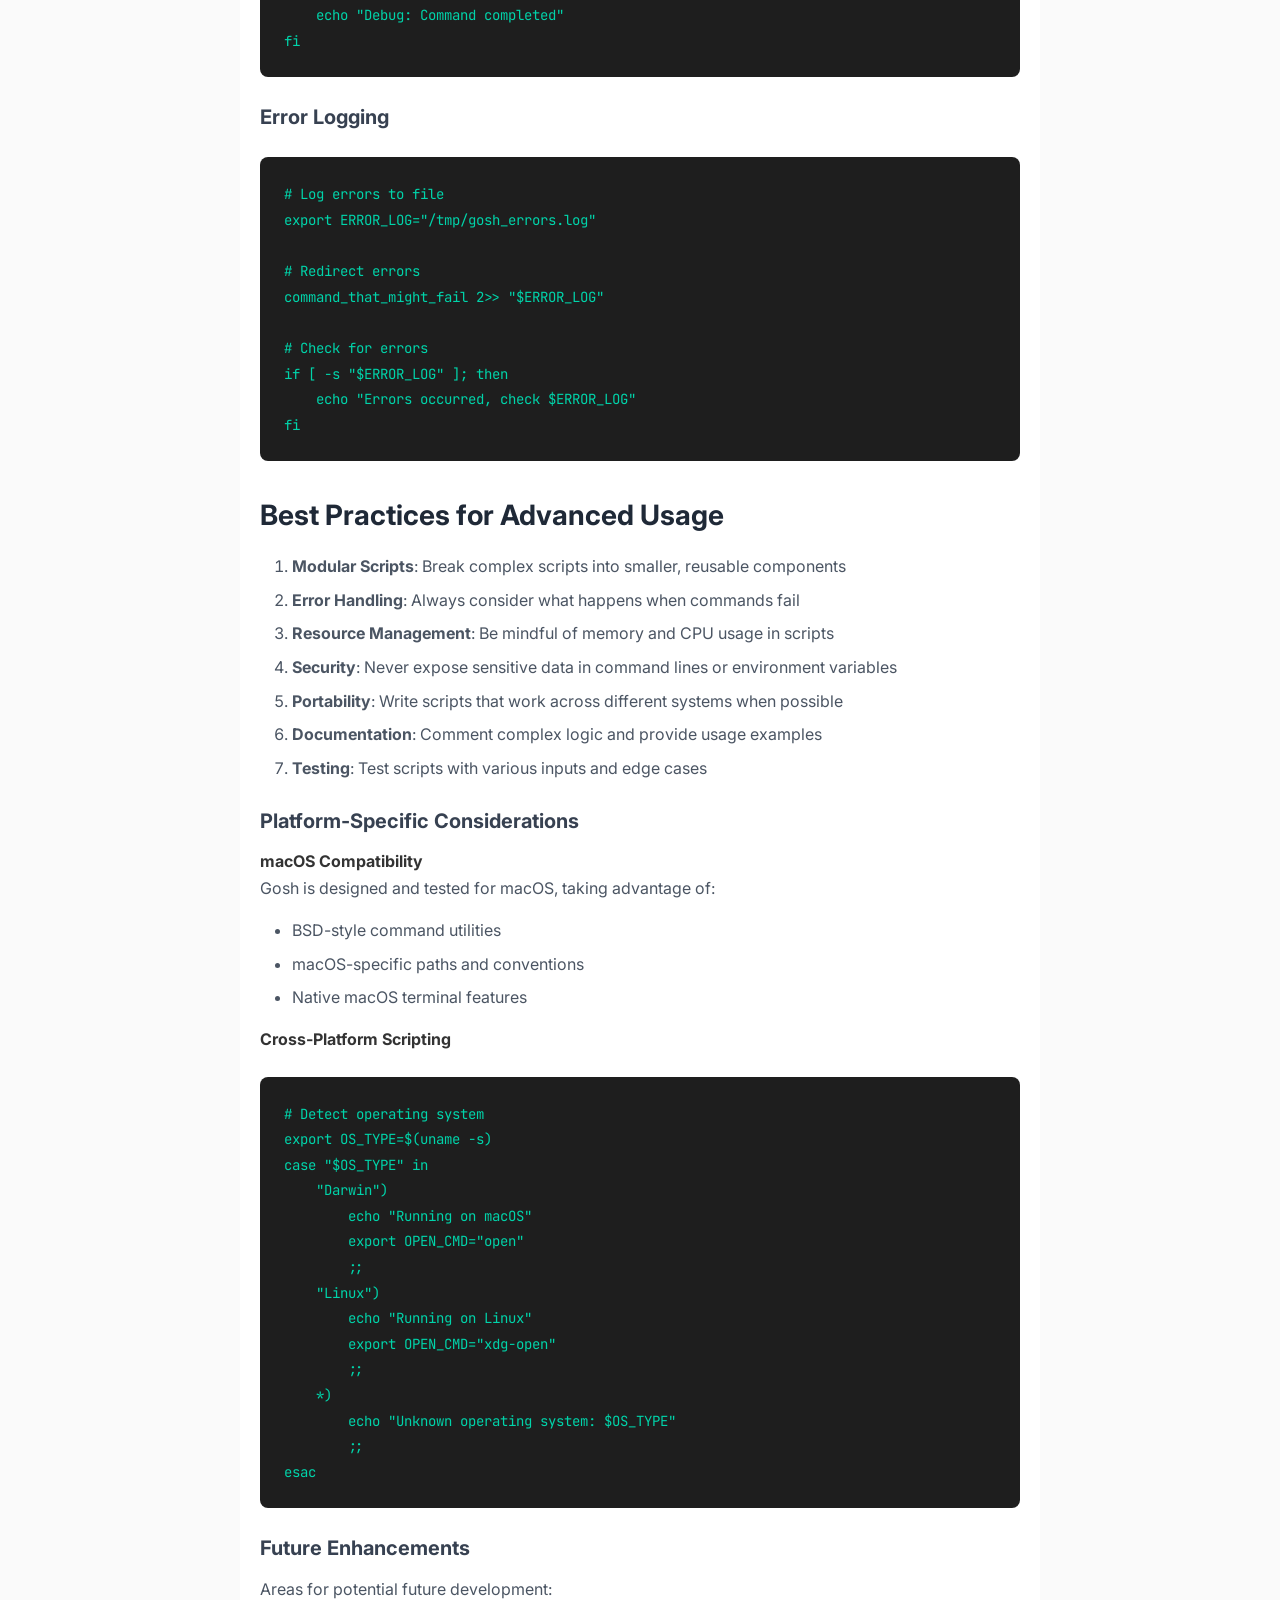
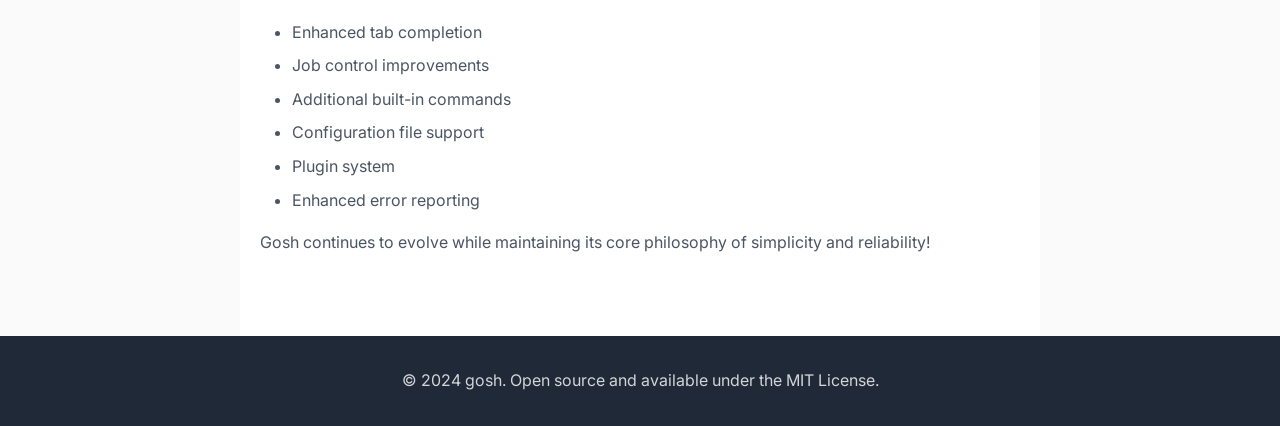
==== commit 3f944794: "Update HTML documentation for Windows backslash path separator support" ====
--- a/advanced-topics.html
+++ b/advanced-topics.html
@@ -131,6 +131,20 @@
   touch output/result.txt; \
   echo "Step 3: Complete!"</code></pre>
 
+            <h3>Windows Path Separator Compatibility</h3>
+            <p>Gosh intelligently distinguishes between line continuation backslashes and Windows path separators:</p>
+            <pre><code># These work correctly on Windows (no line continuation)
+cd C:\Users\username\Documents
+cd ~\Projects\
+ls *.txt | grep pattern > results.txt
+
+# These are actual line continuations
+echo "This is a long command" \
+  "that continues on the next line"
+ls -la \
+  *.go \
+  *.md</code></pre>
+
             <h3>Interactive vs Script Usage</h3>
             <p>Line continuation works in both interactive mode and script files:</p>
             <ul>
@@ -144,6 +158,7 @@
                 <li>Indent continued lines for visual clarity</li>
                 <li>Avoid unnecessary spaces after the backslash</li>
                 <li>Be consistent with your continuation style within scripts</li>
+                <li>On Windows, use forward slashes for intentional line continuation to avoid confusion with path separators</li>
             </ul>
         </section>
 
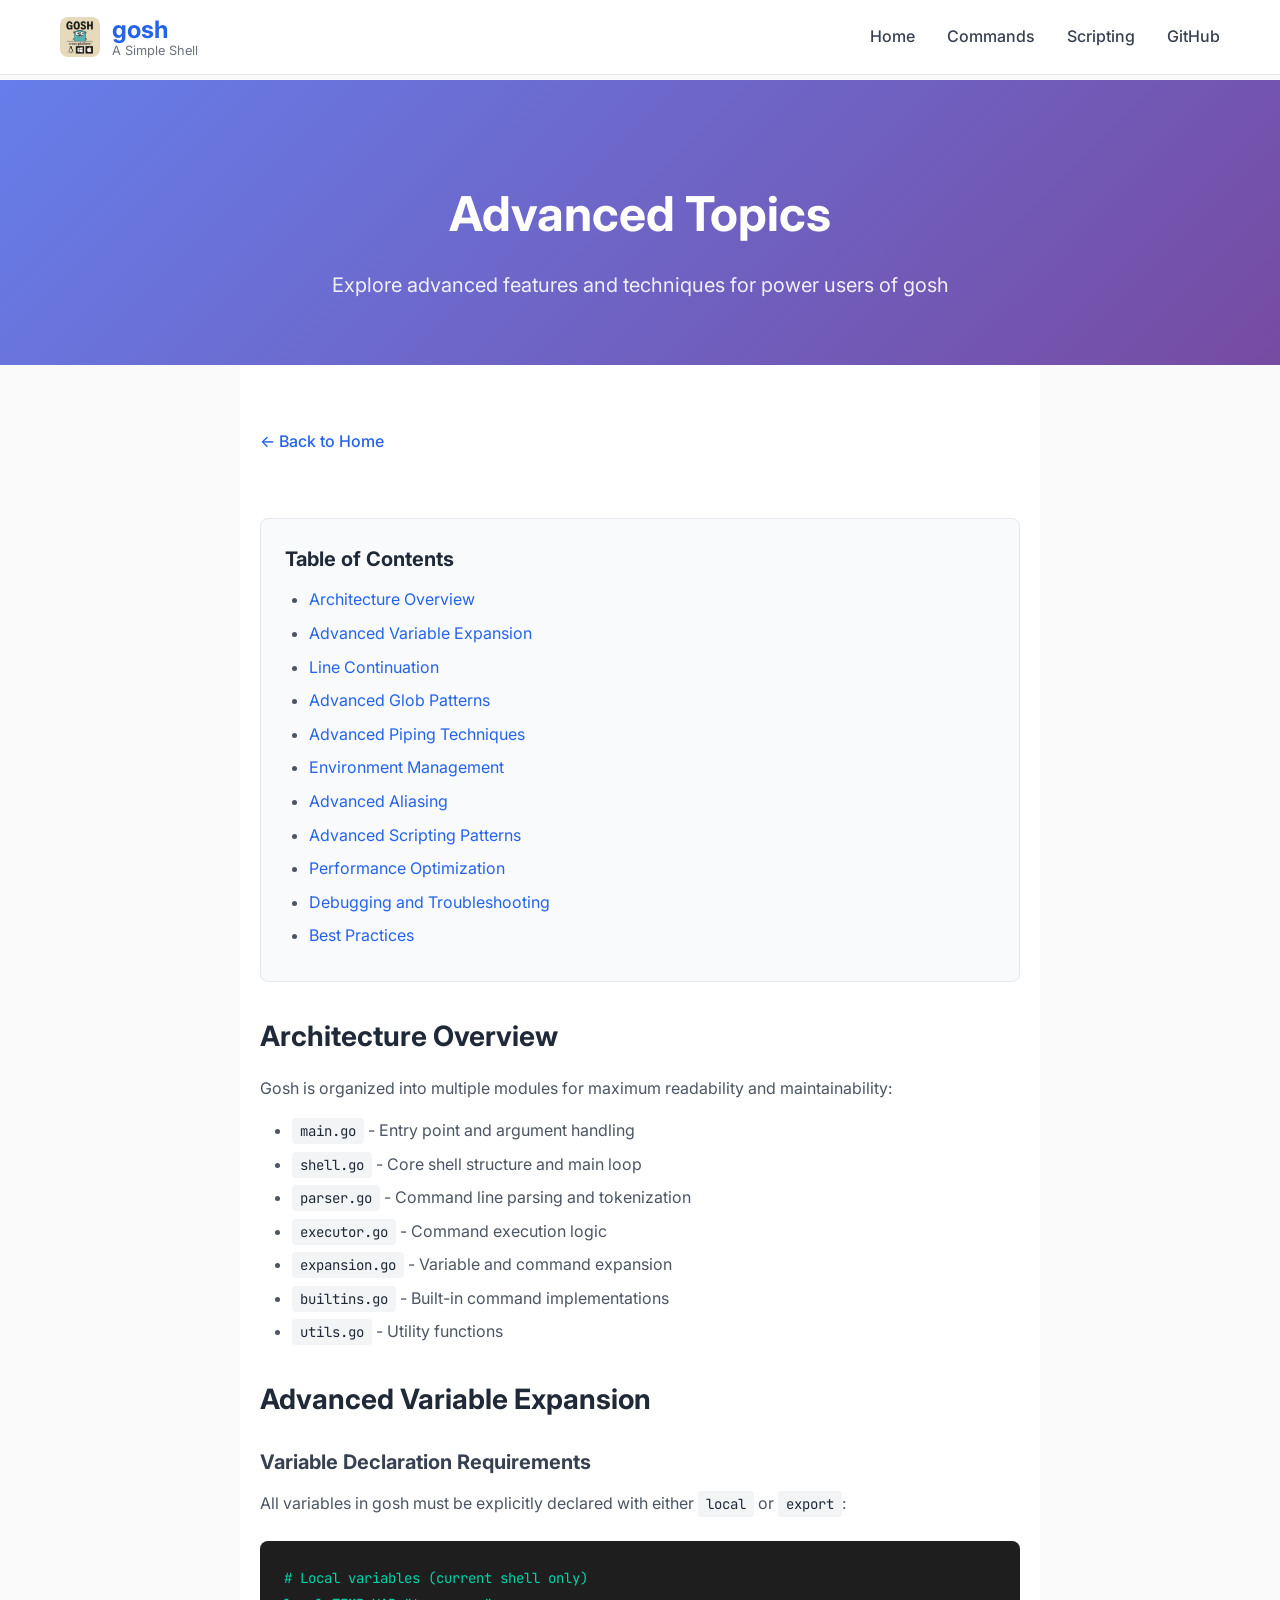
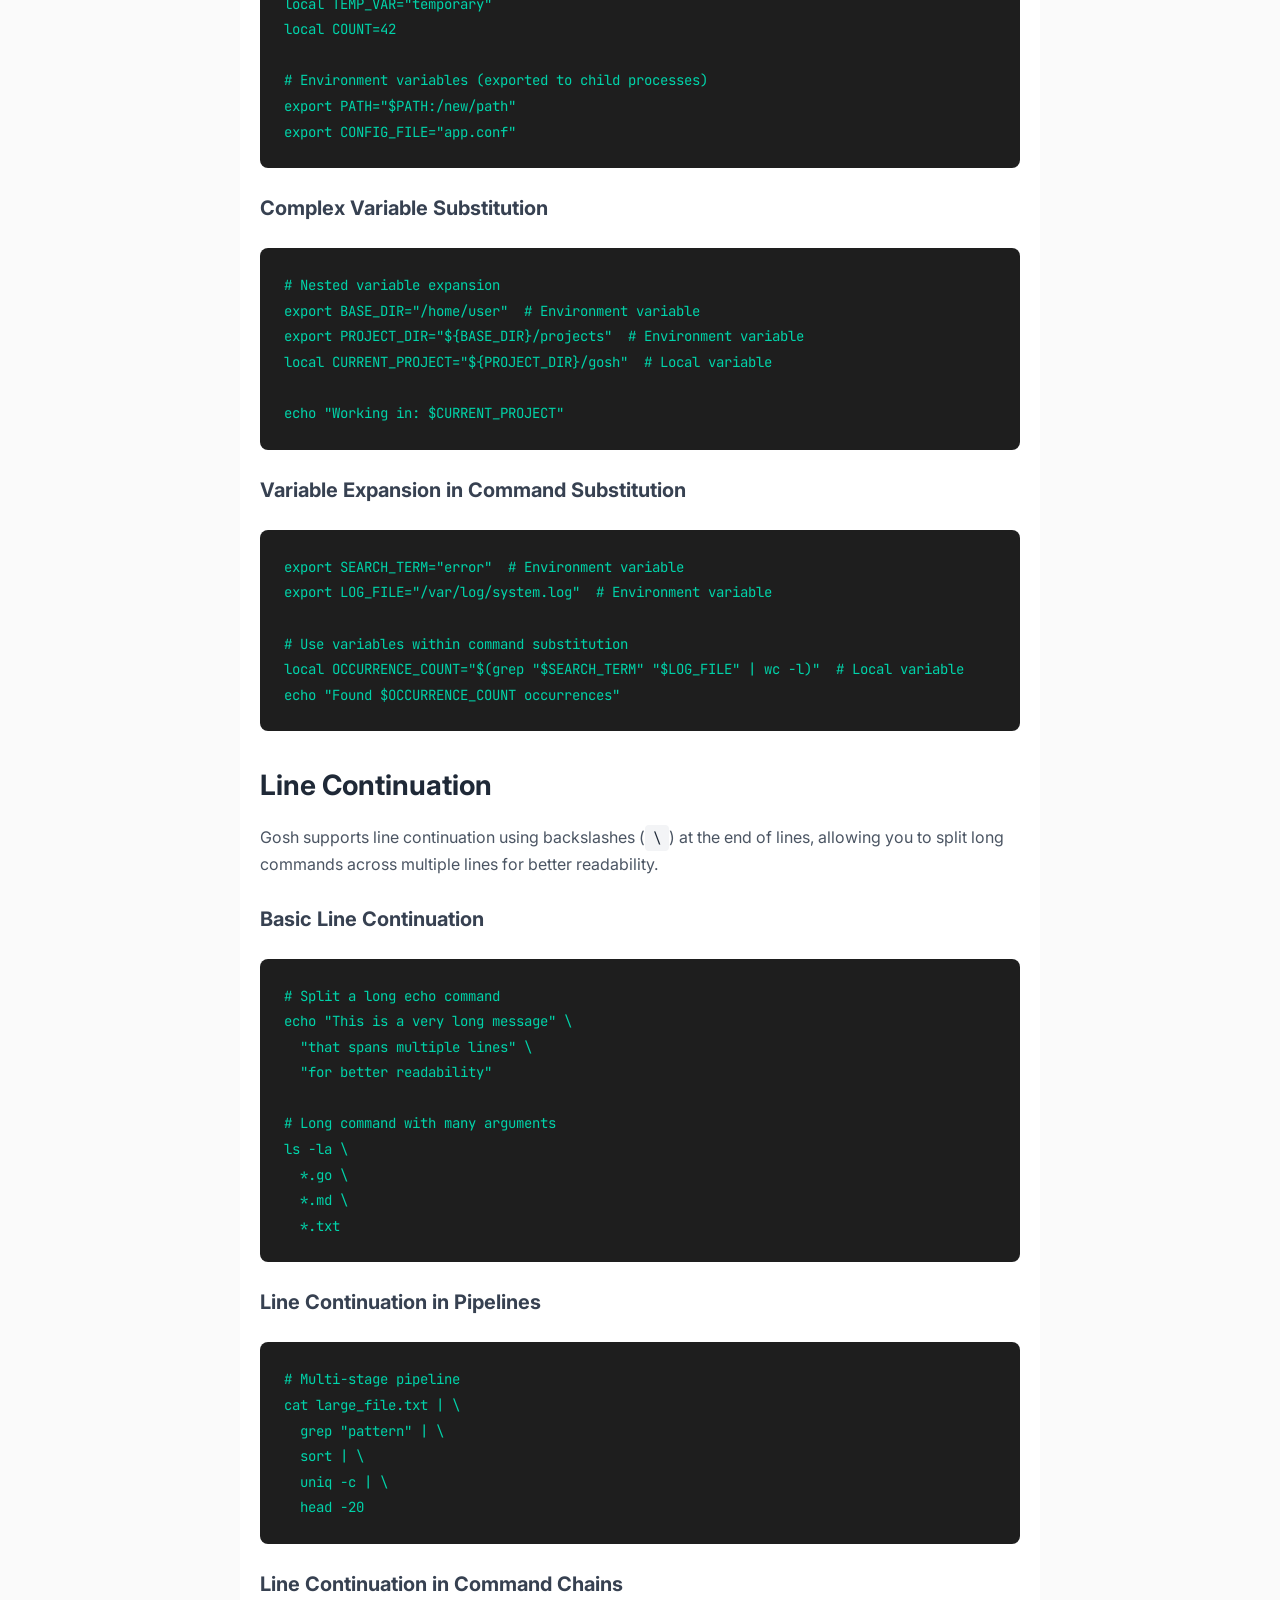
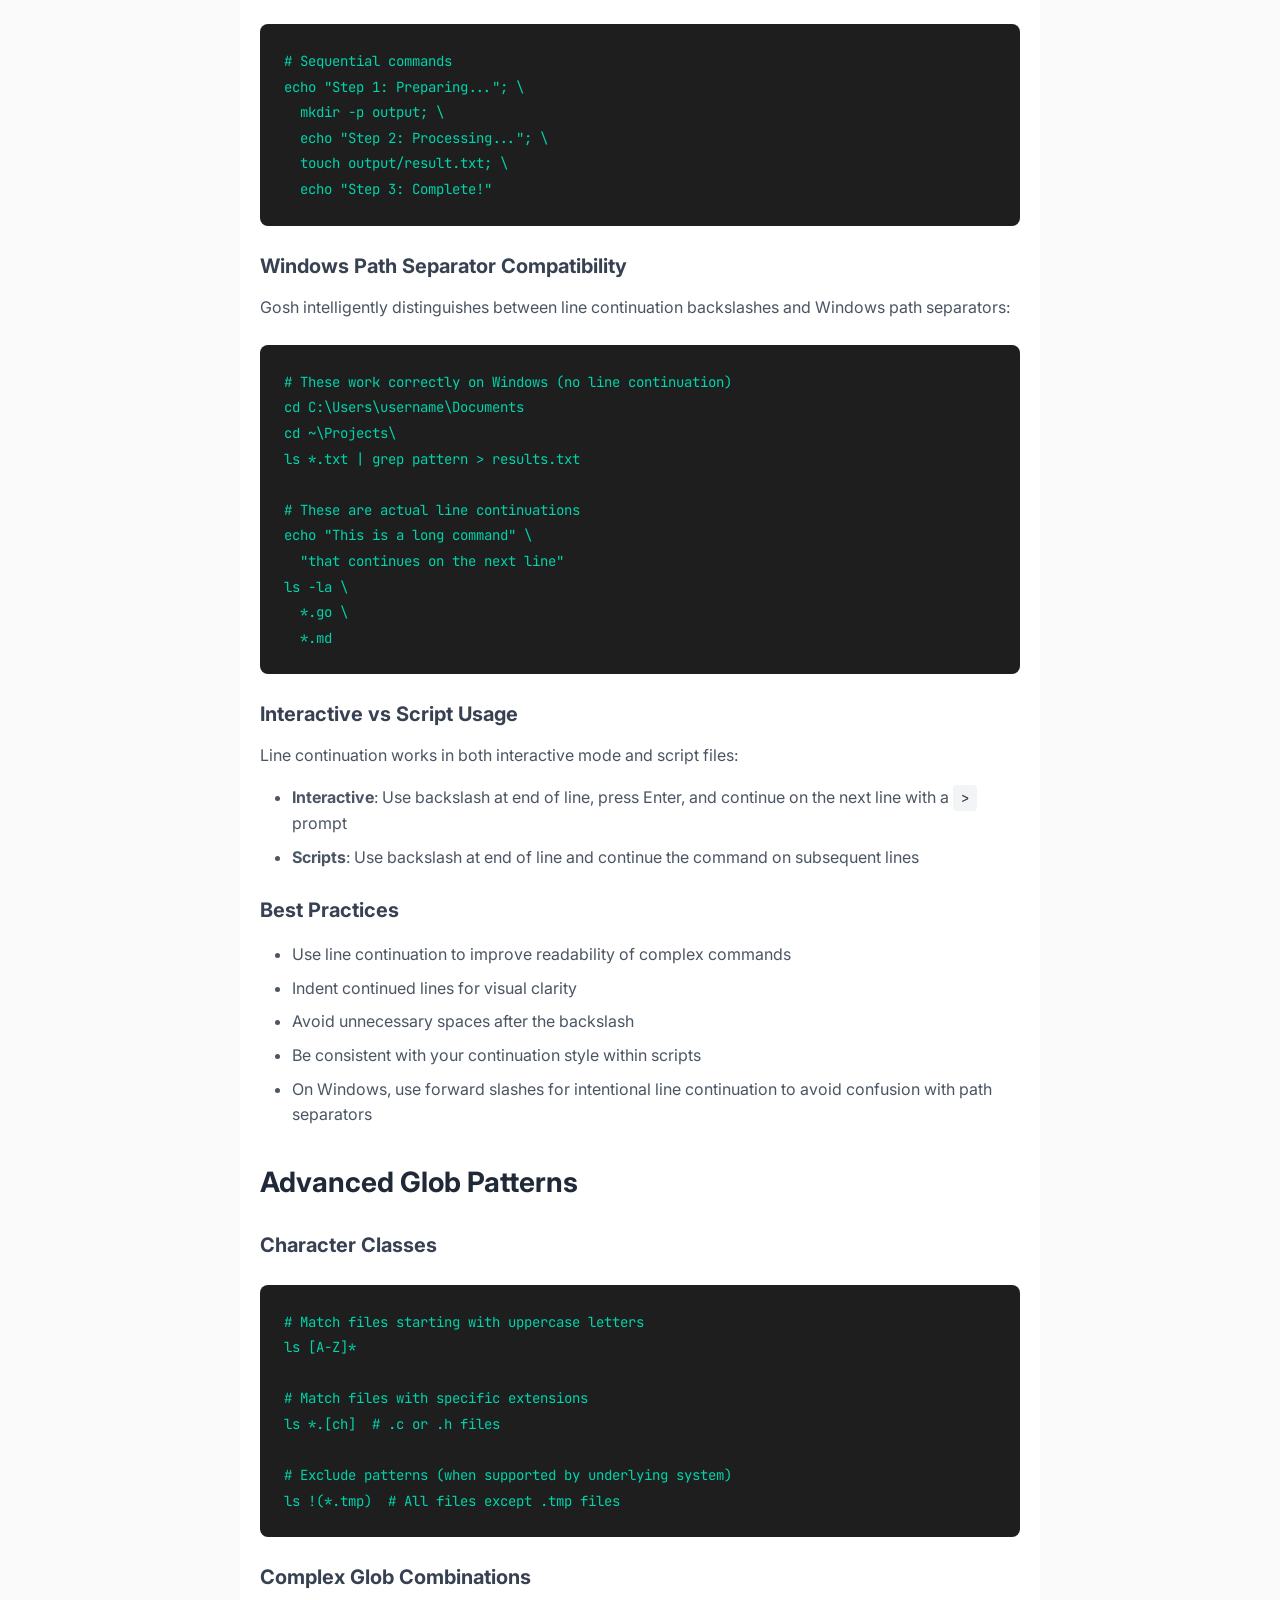
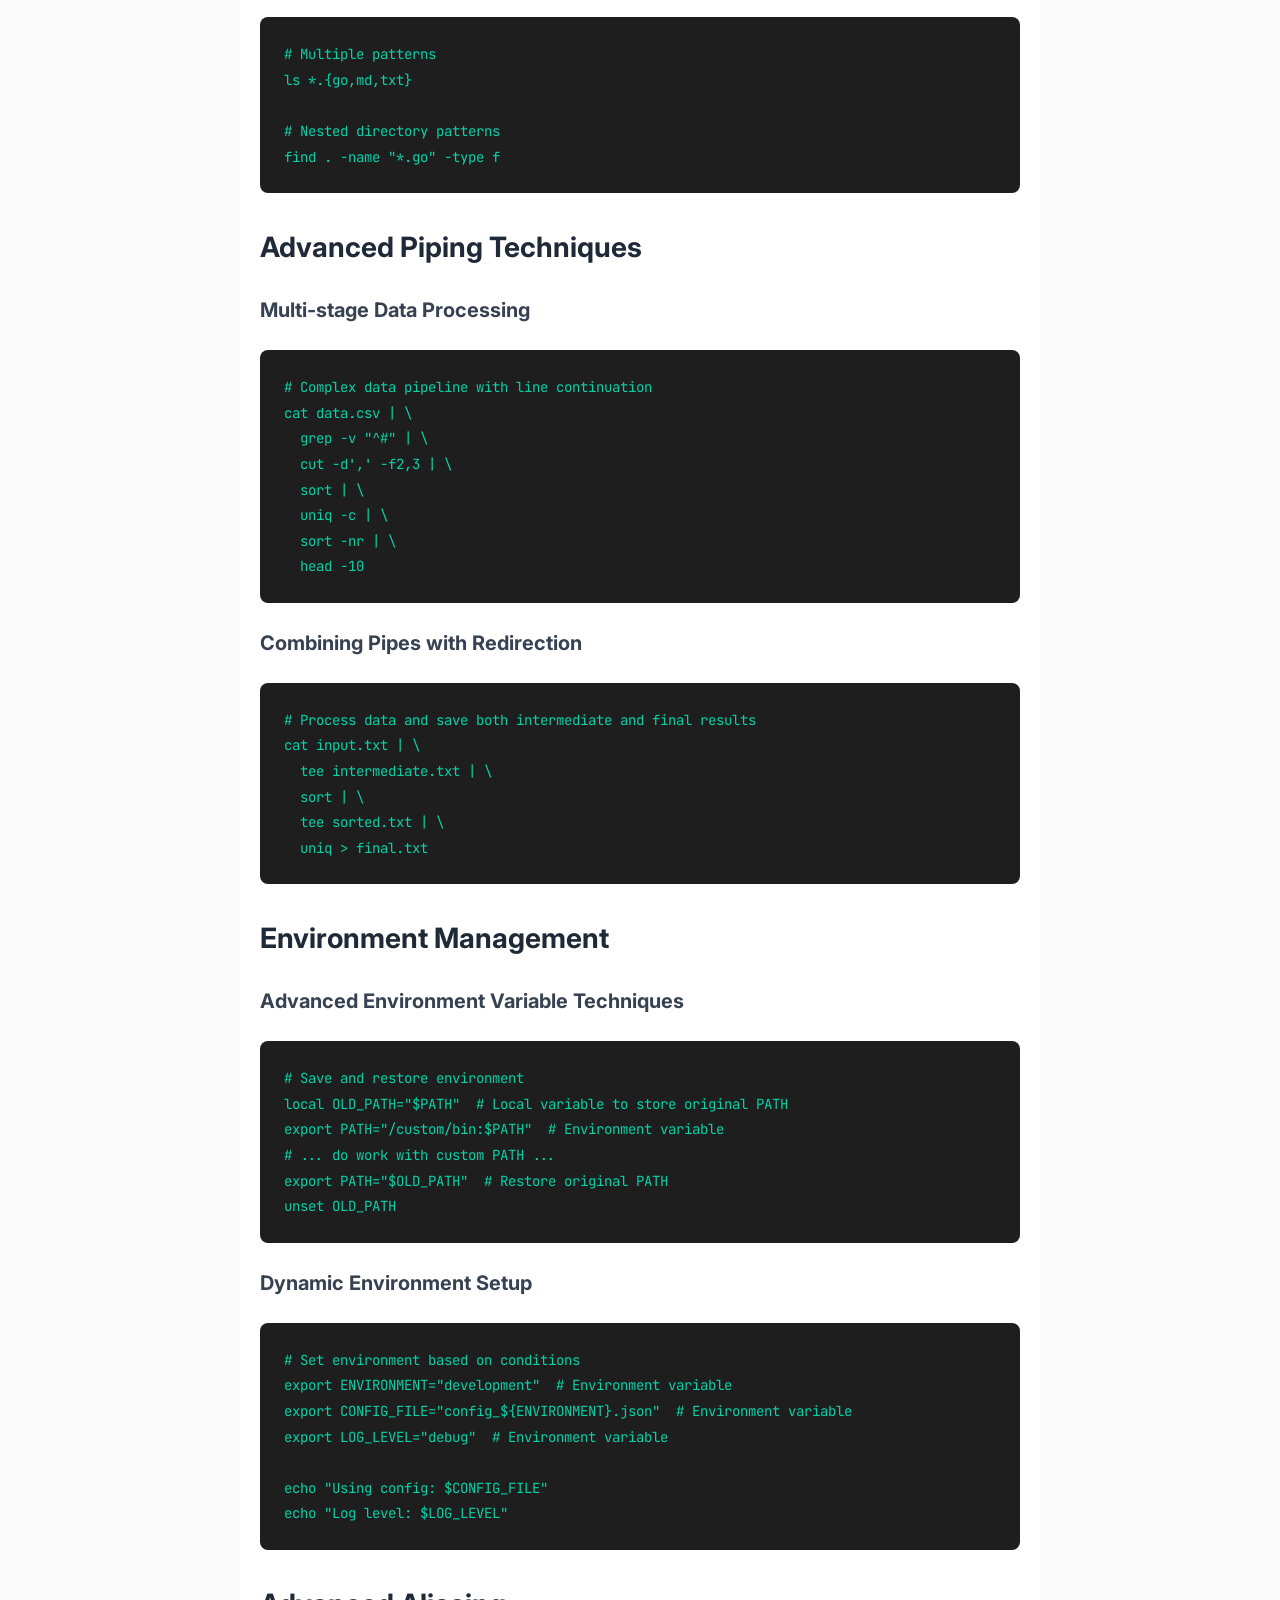
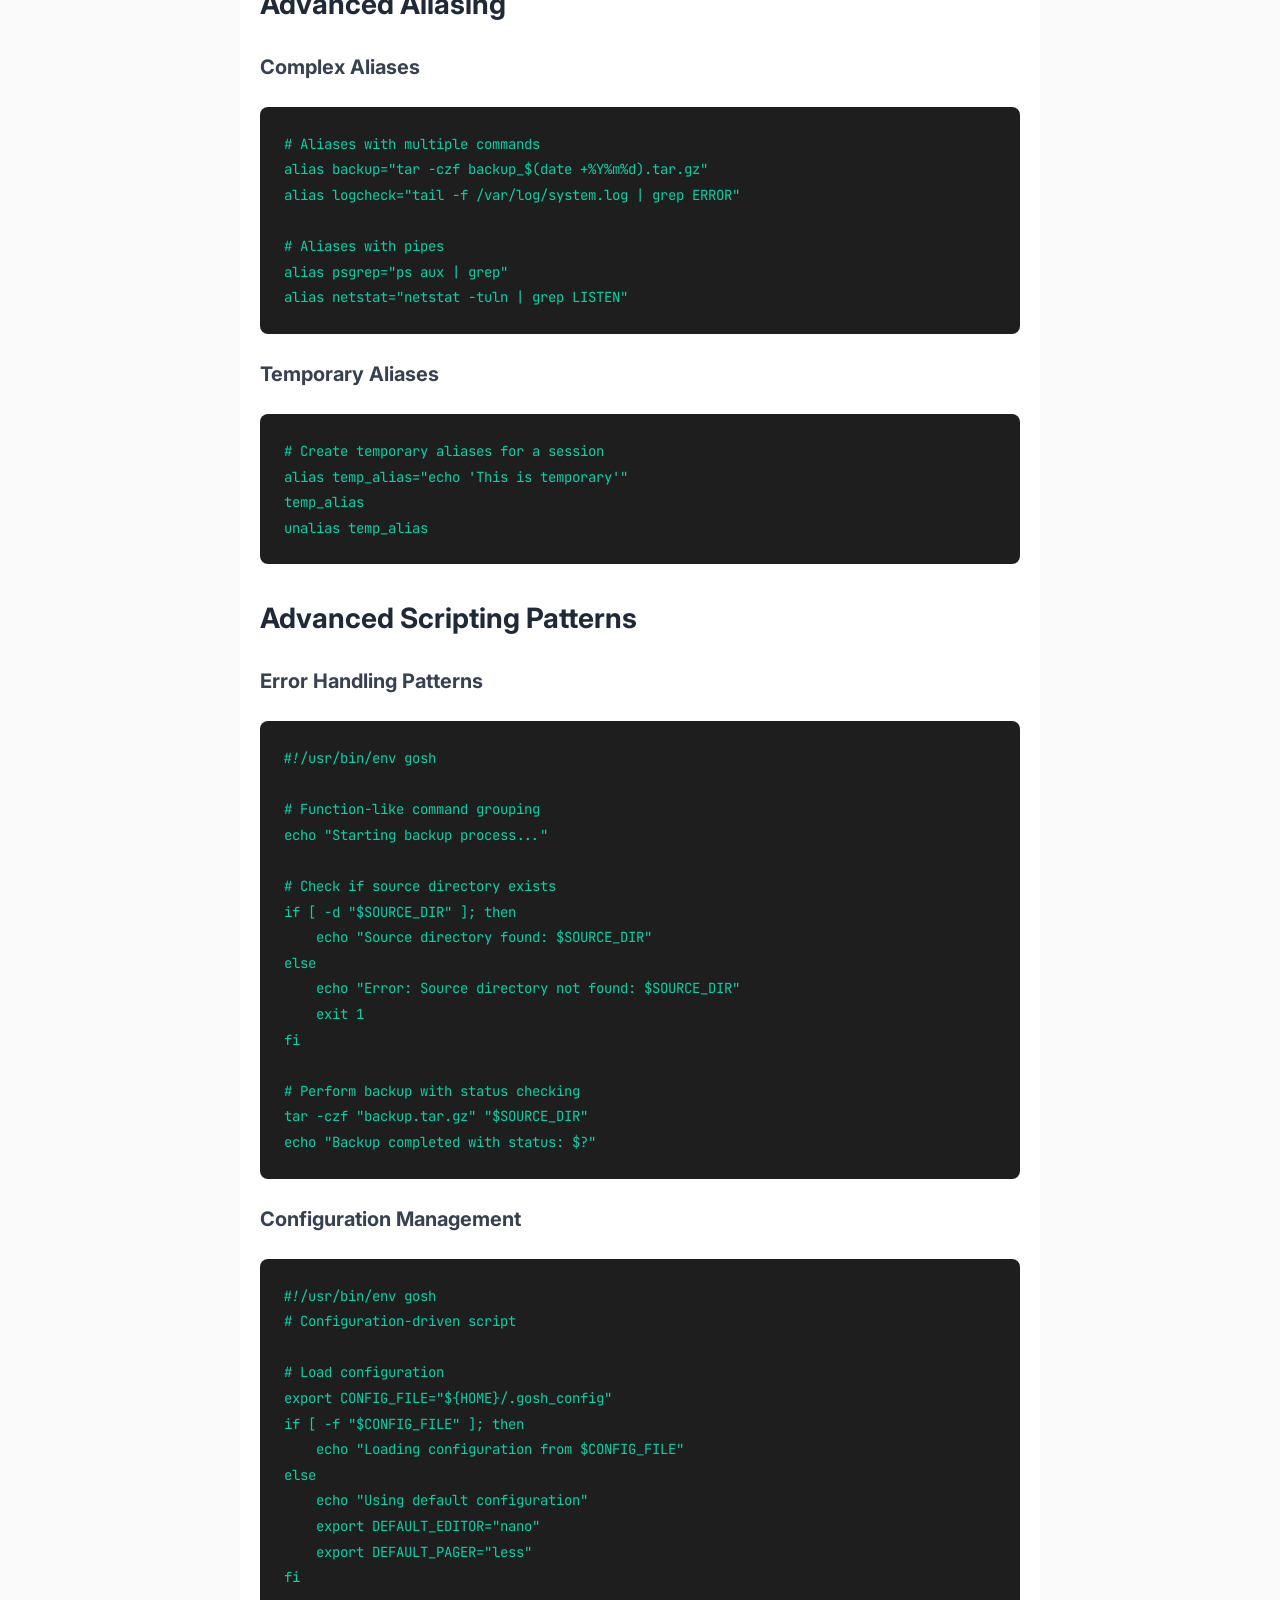
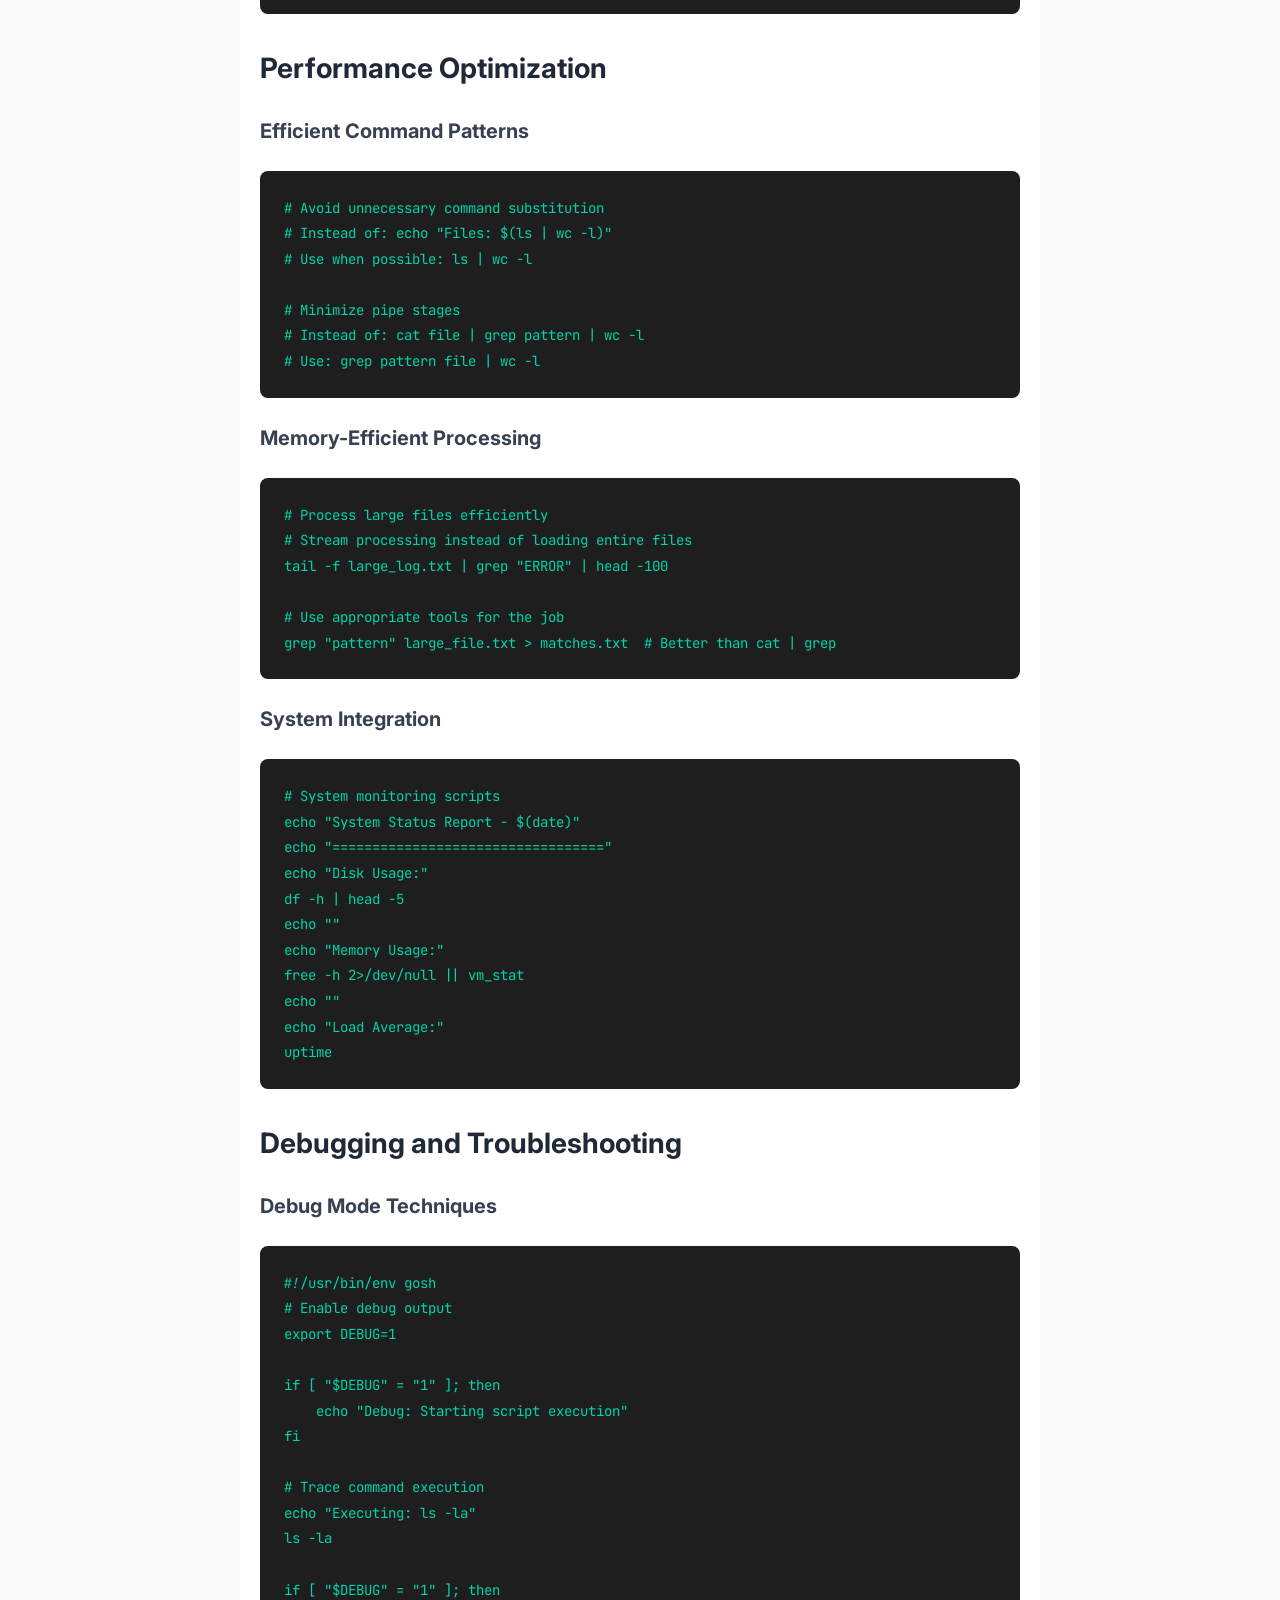
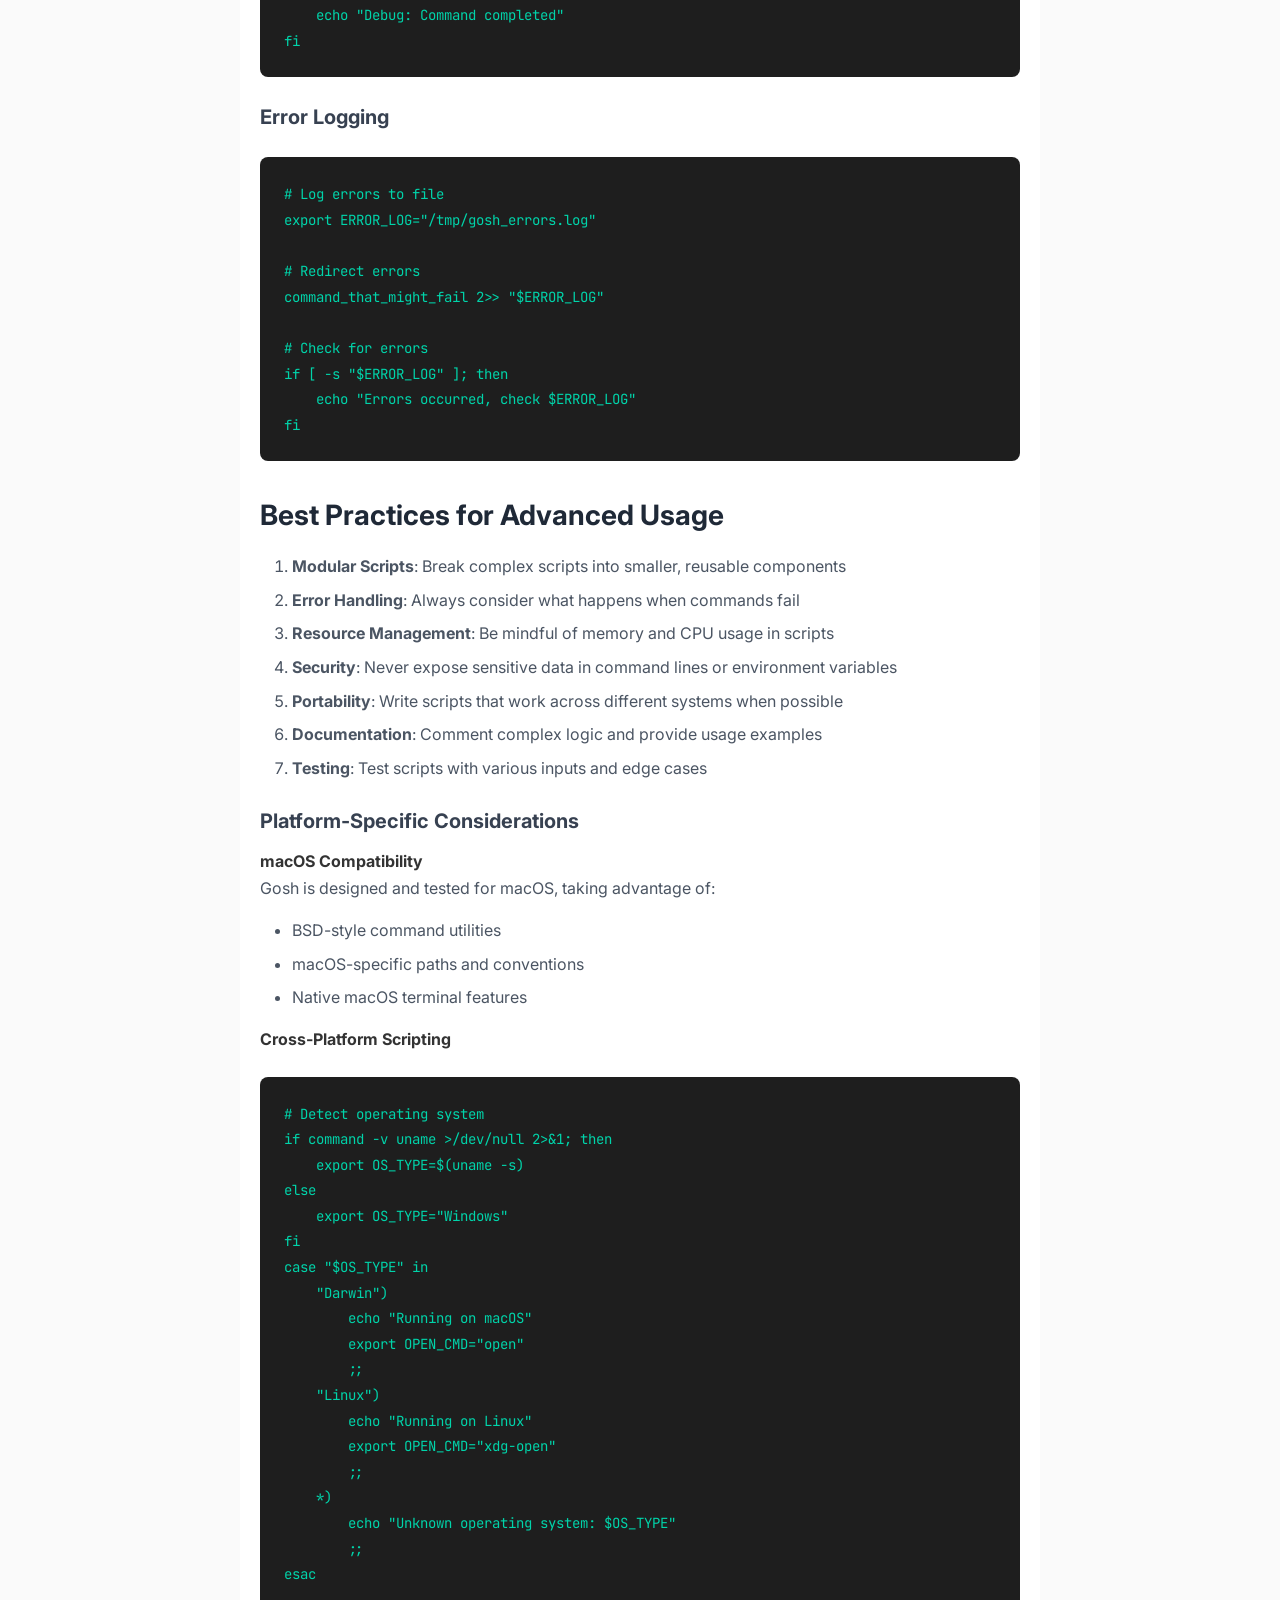
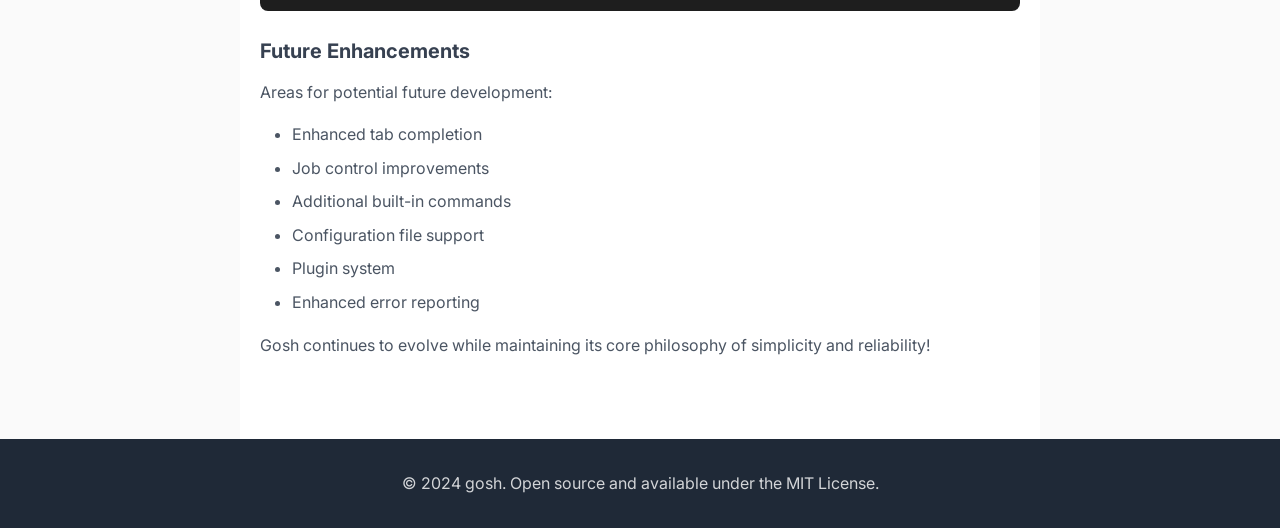
==== commit cd185f27: "Fix remaining examples" ====
--- a/advanced-topics.html
+++ b/advanced-topics.html
@@ -371,7 +371,11 @@
 
             <h4>Cross-Platform Scripting</h4>
             <pre><code># Detect operating system
-export OS_TYPE=$(uname -s)
+if command -v uname >/dev/null 2>&1; then
+    export OS_TYPE=$(uname -s)
+else
+    export OS_TYPE="Windows"
+fi
 case "$OS_TYPE" in
     "Darwin")
         echo "Running on macOS"
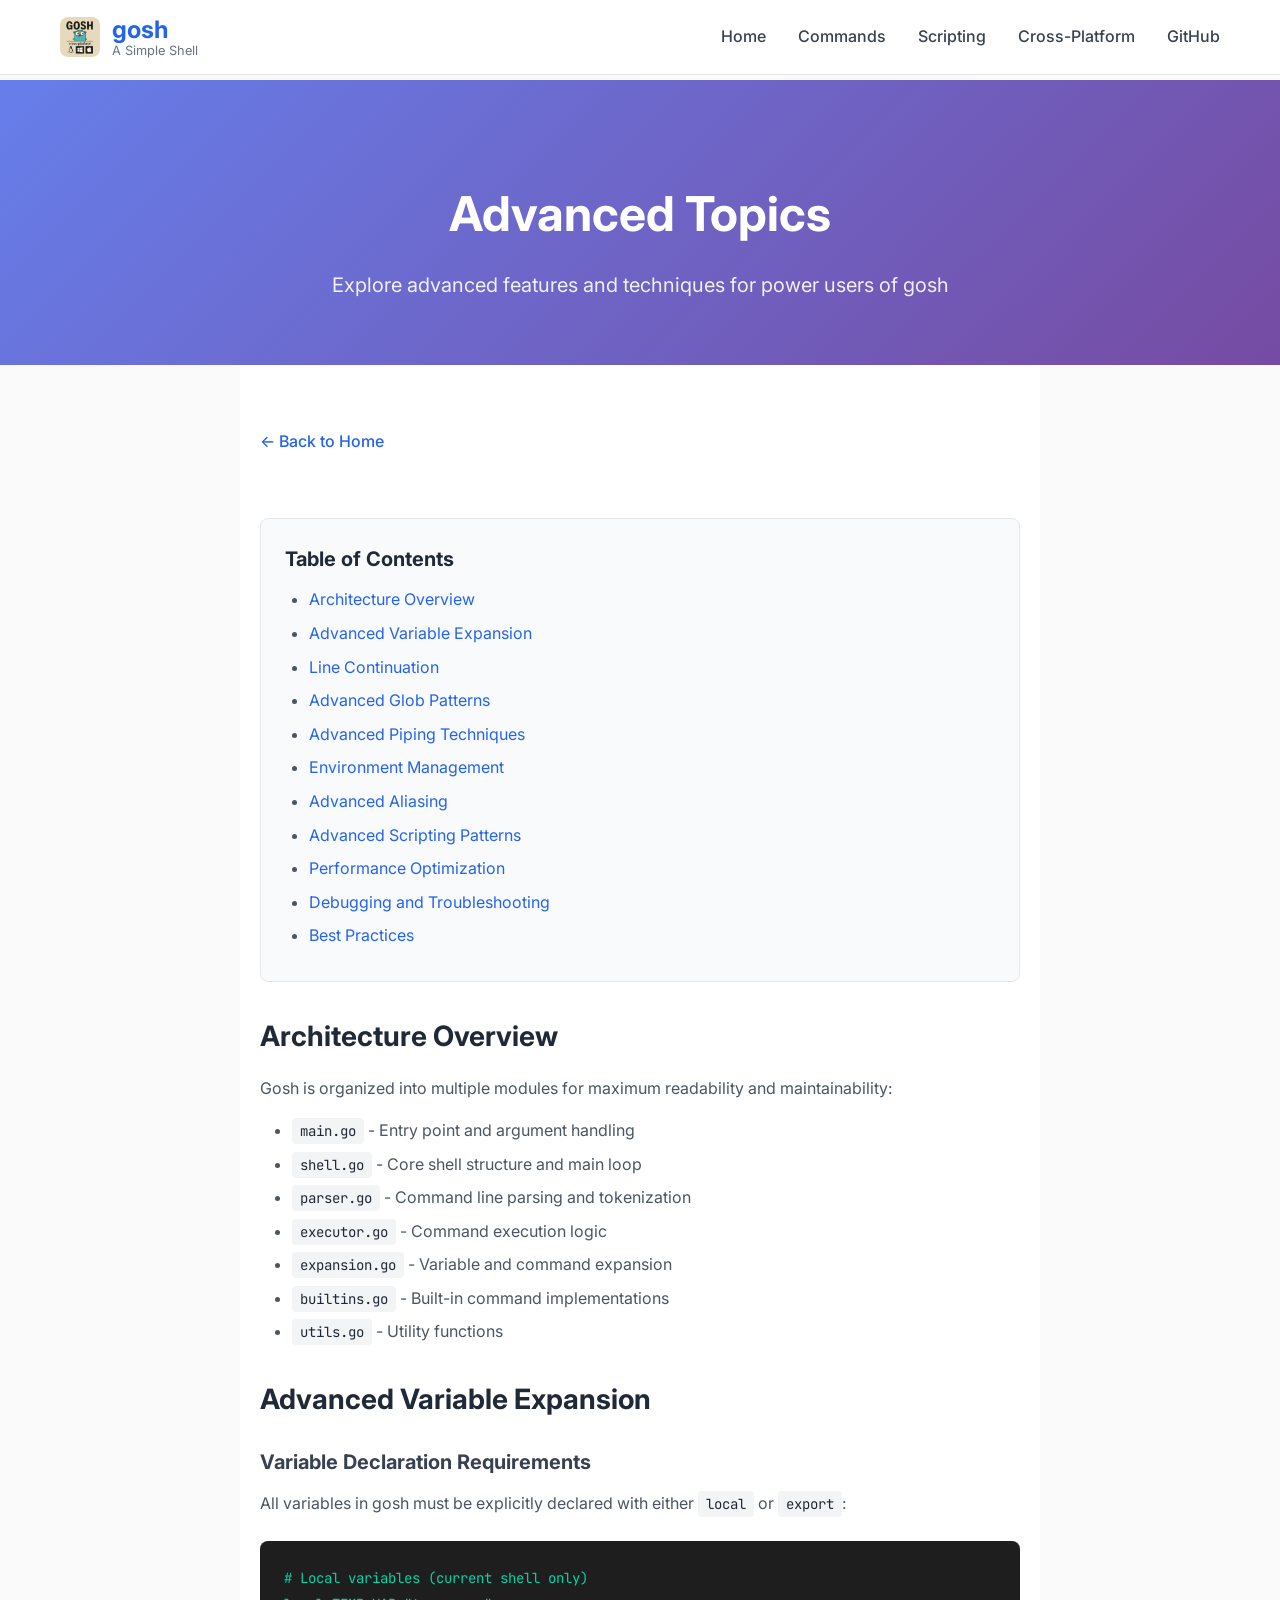
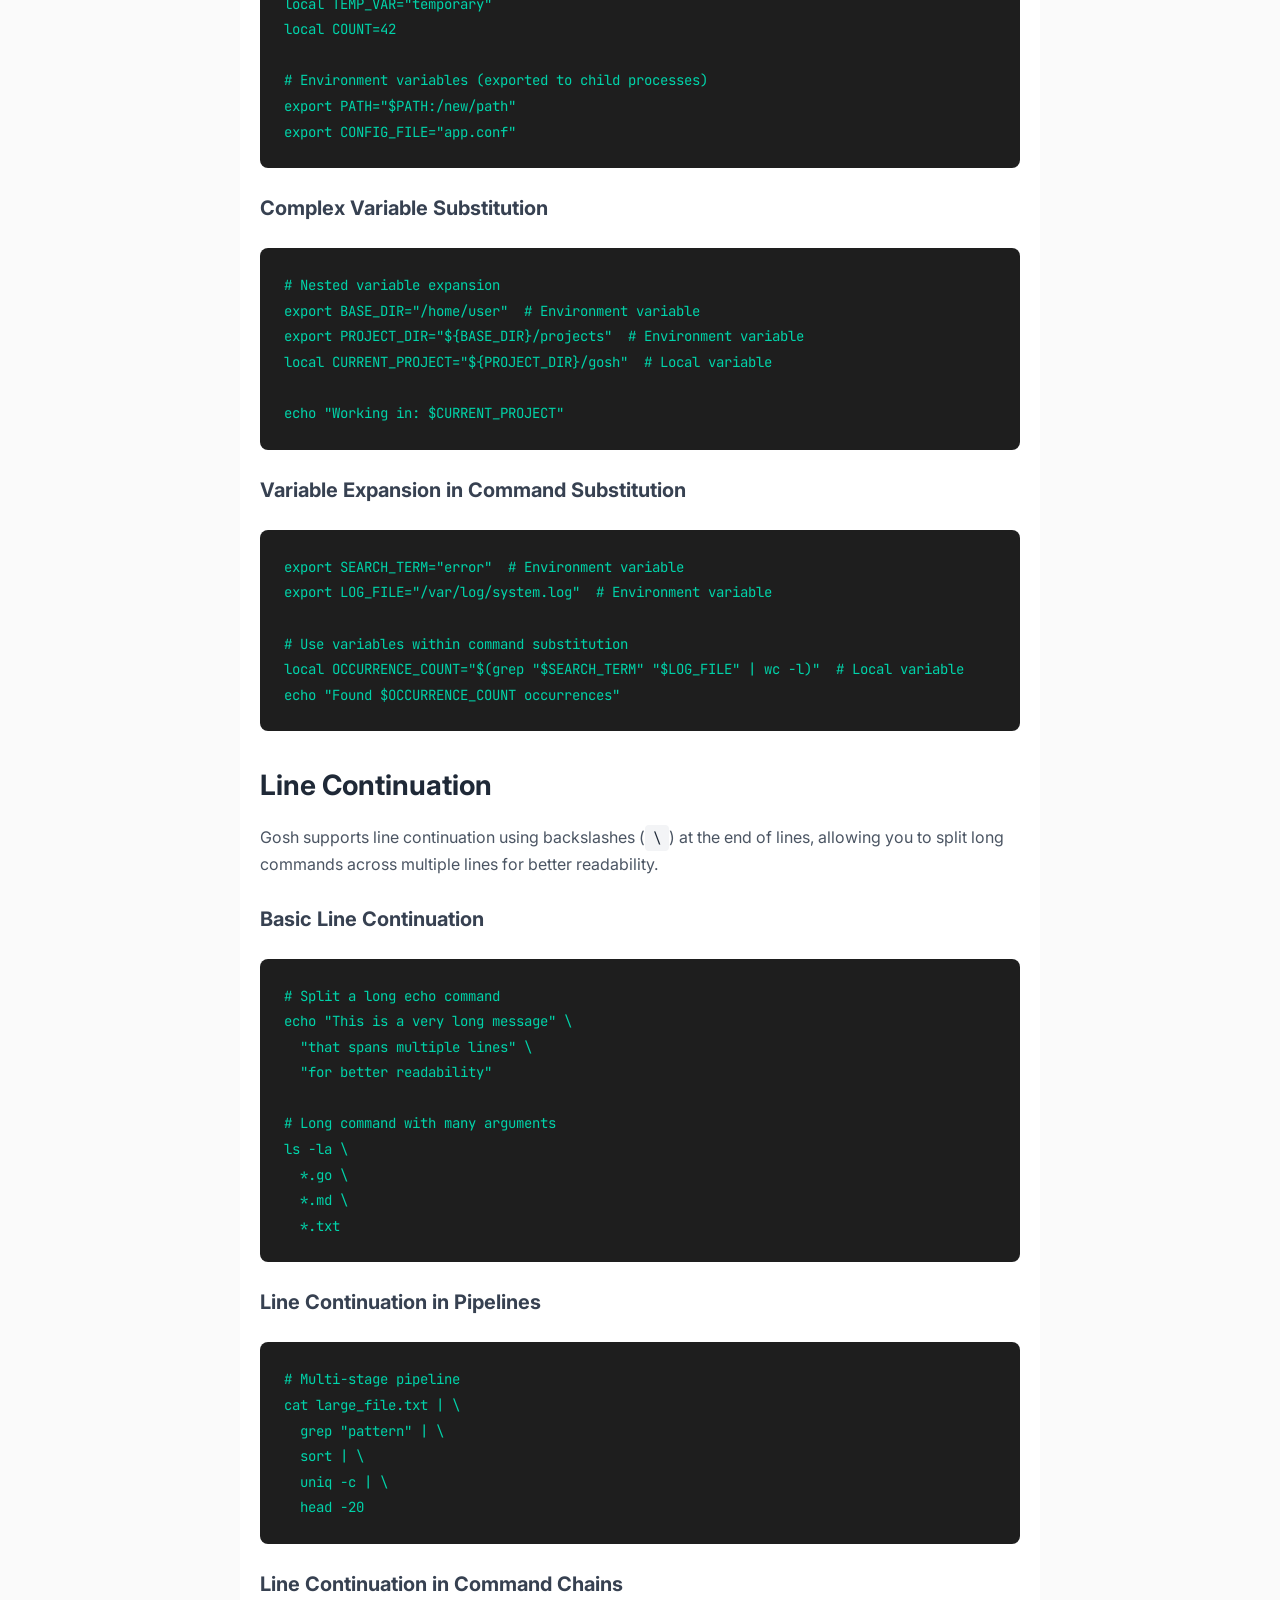
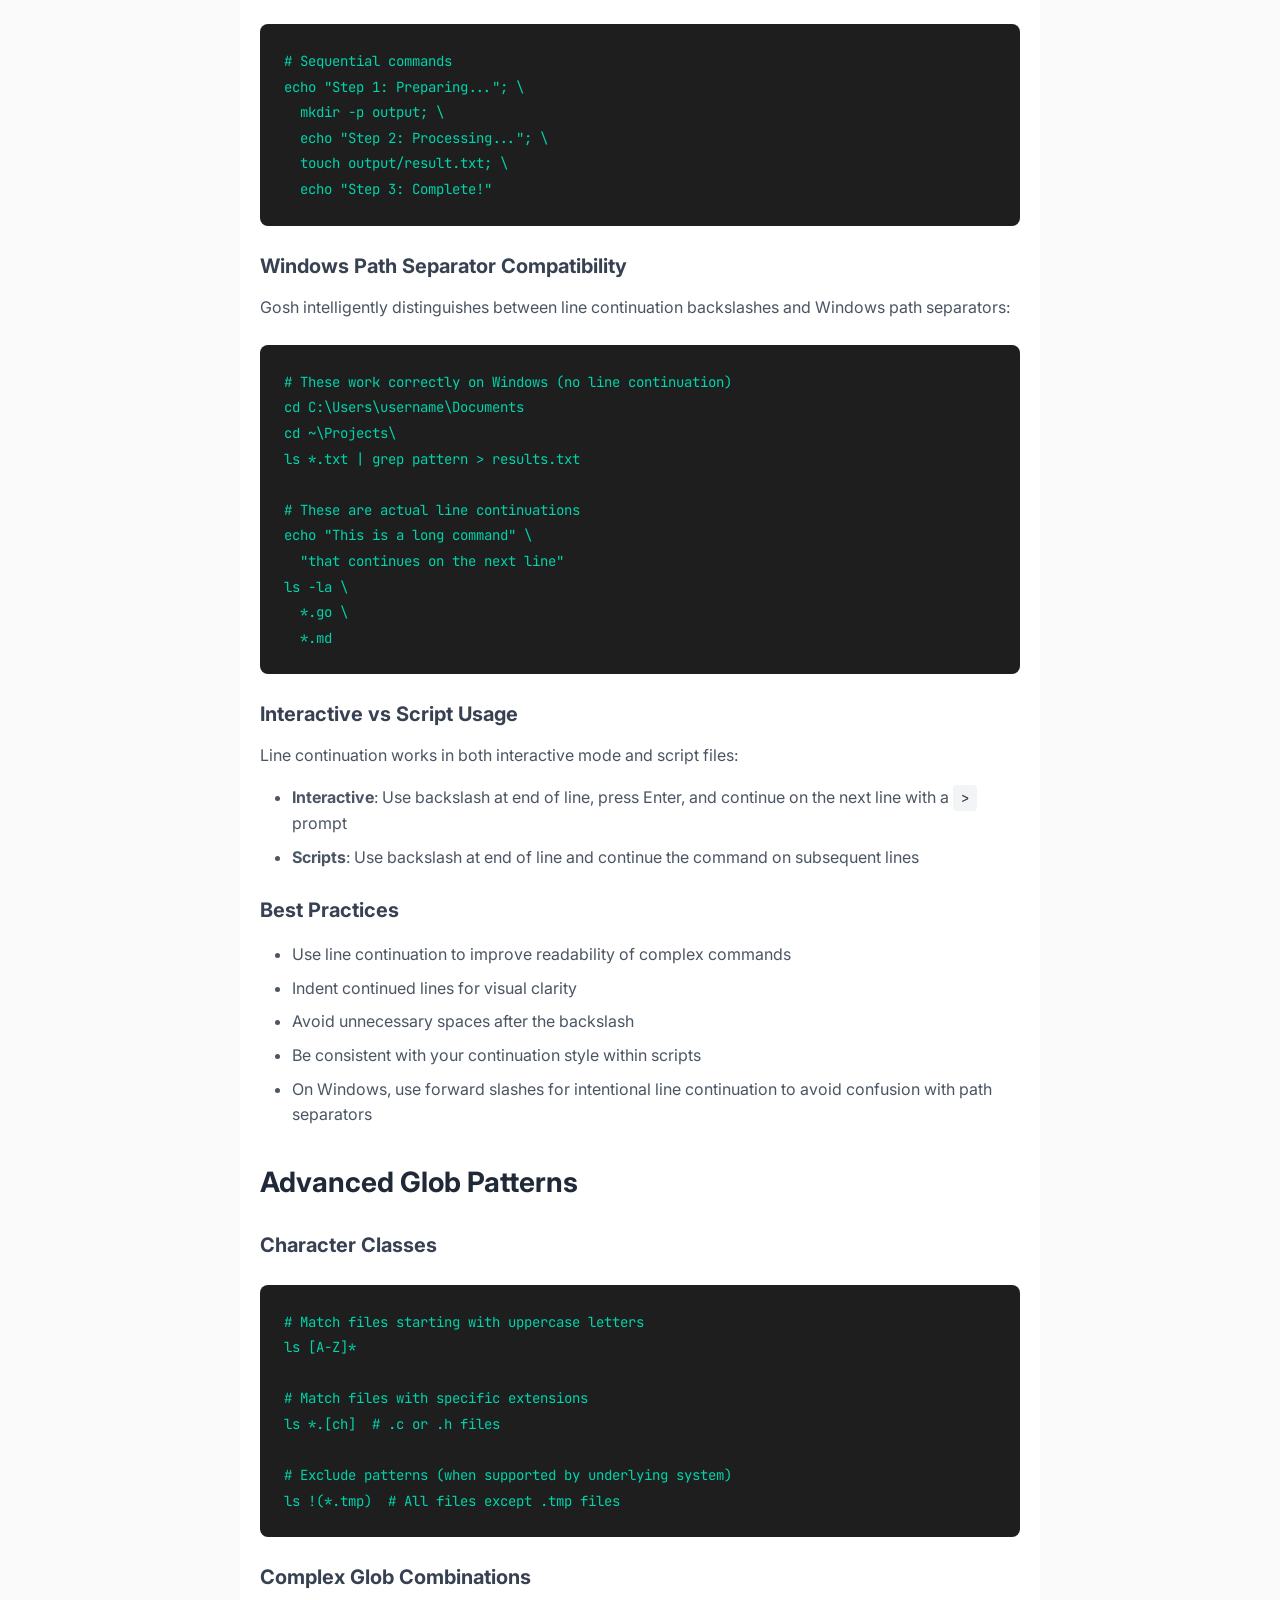
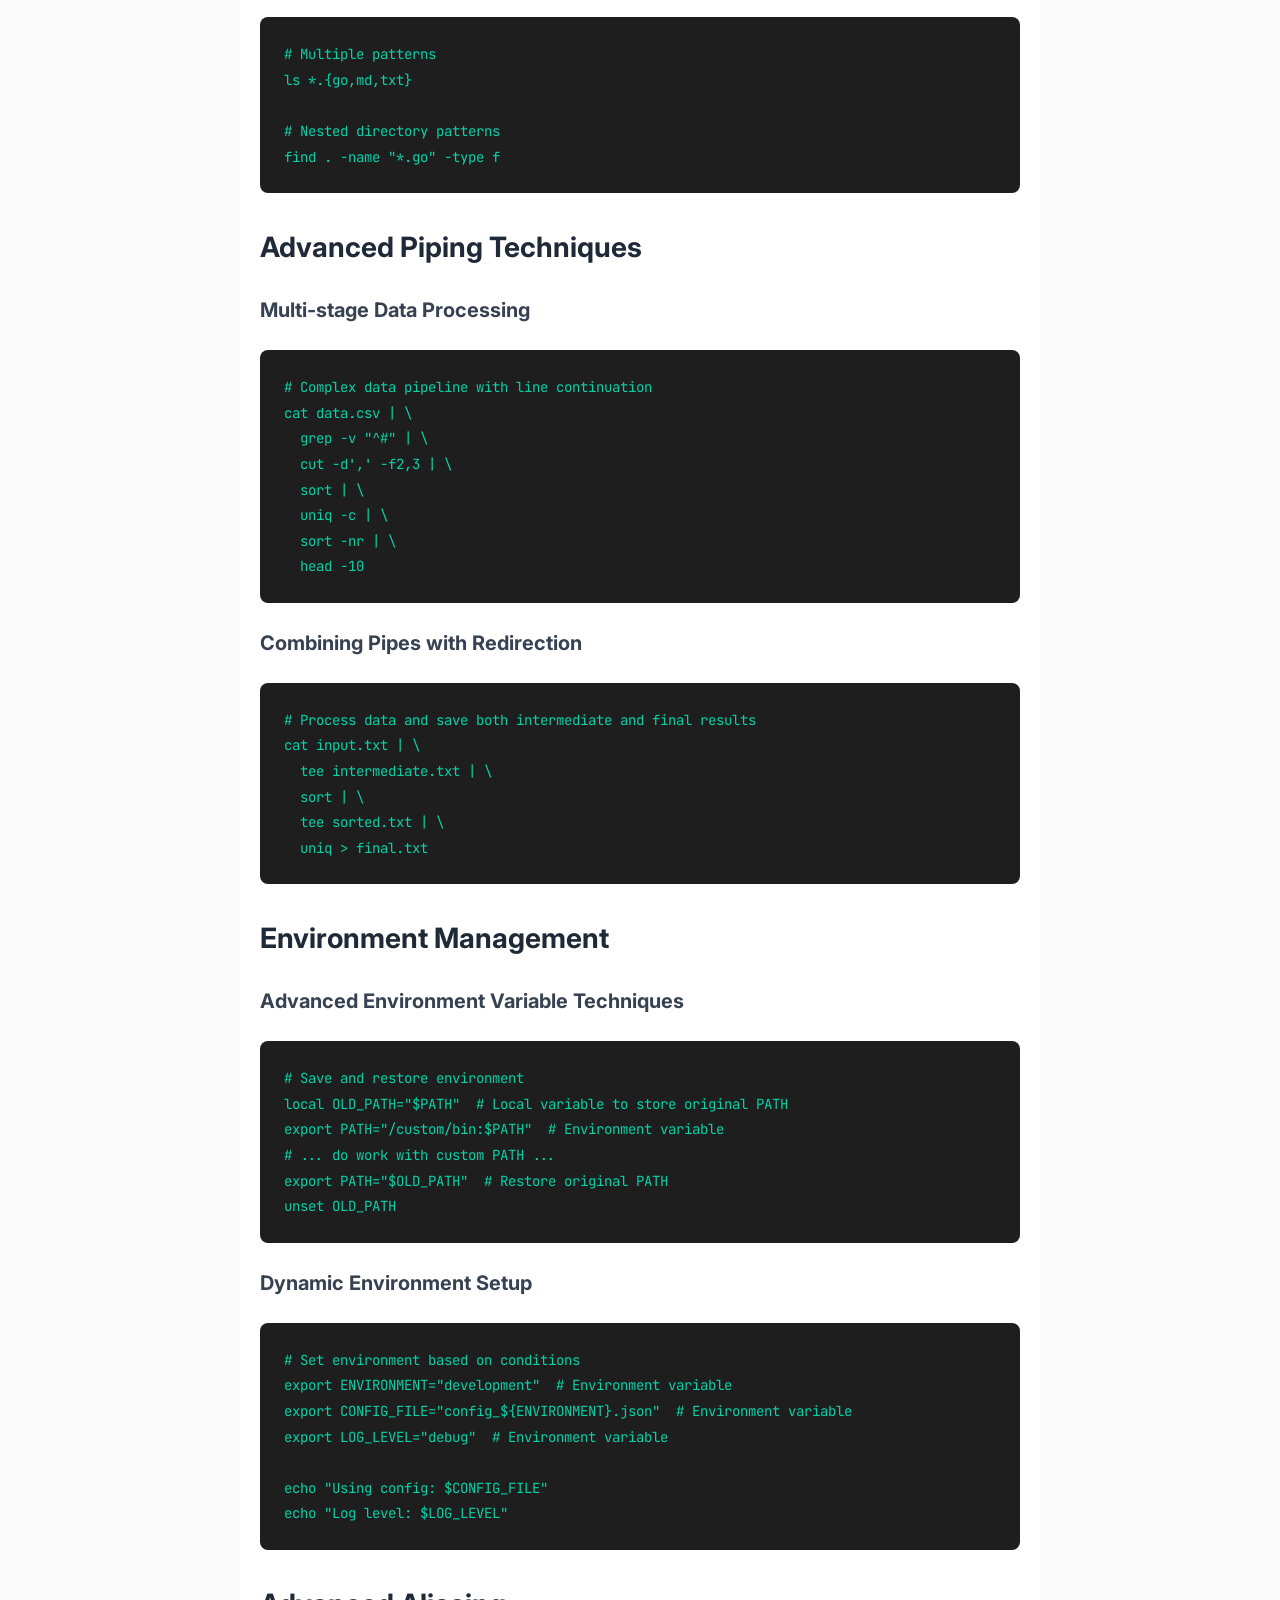
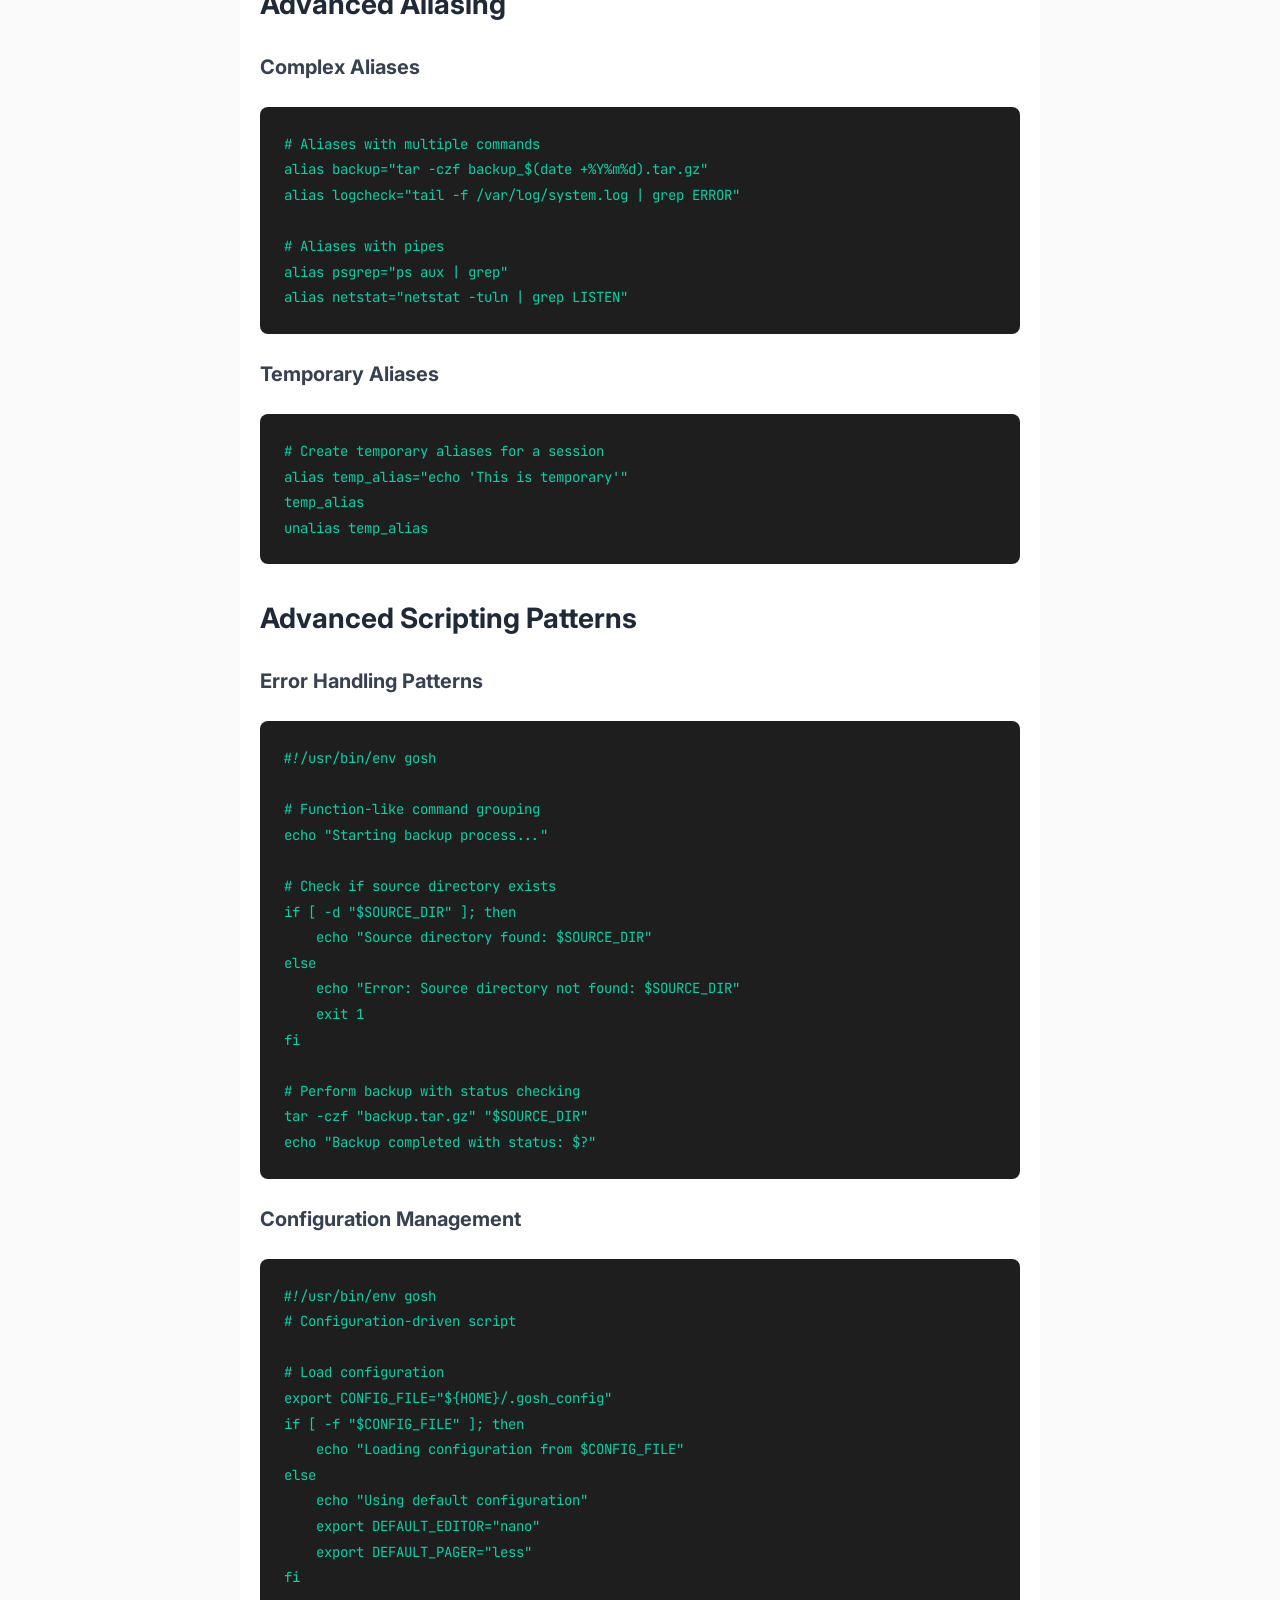
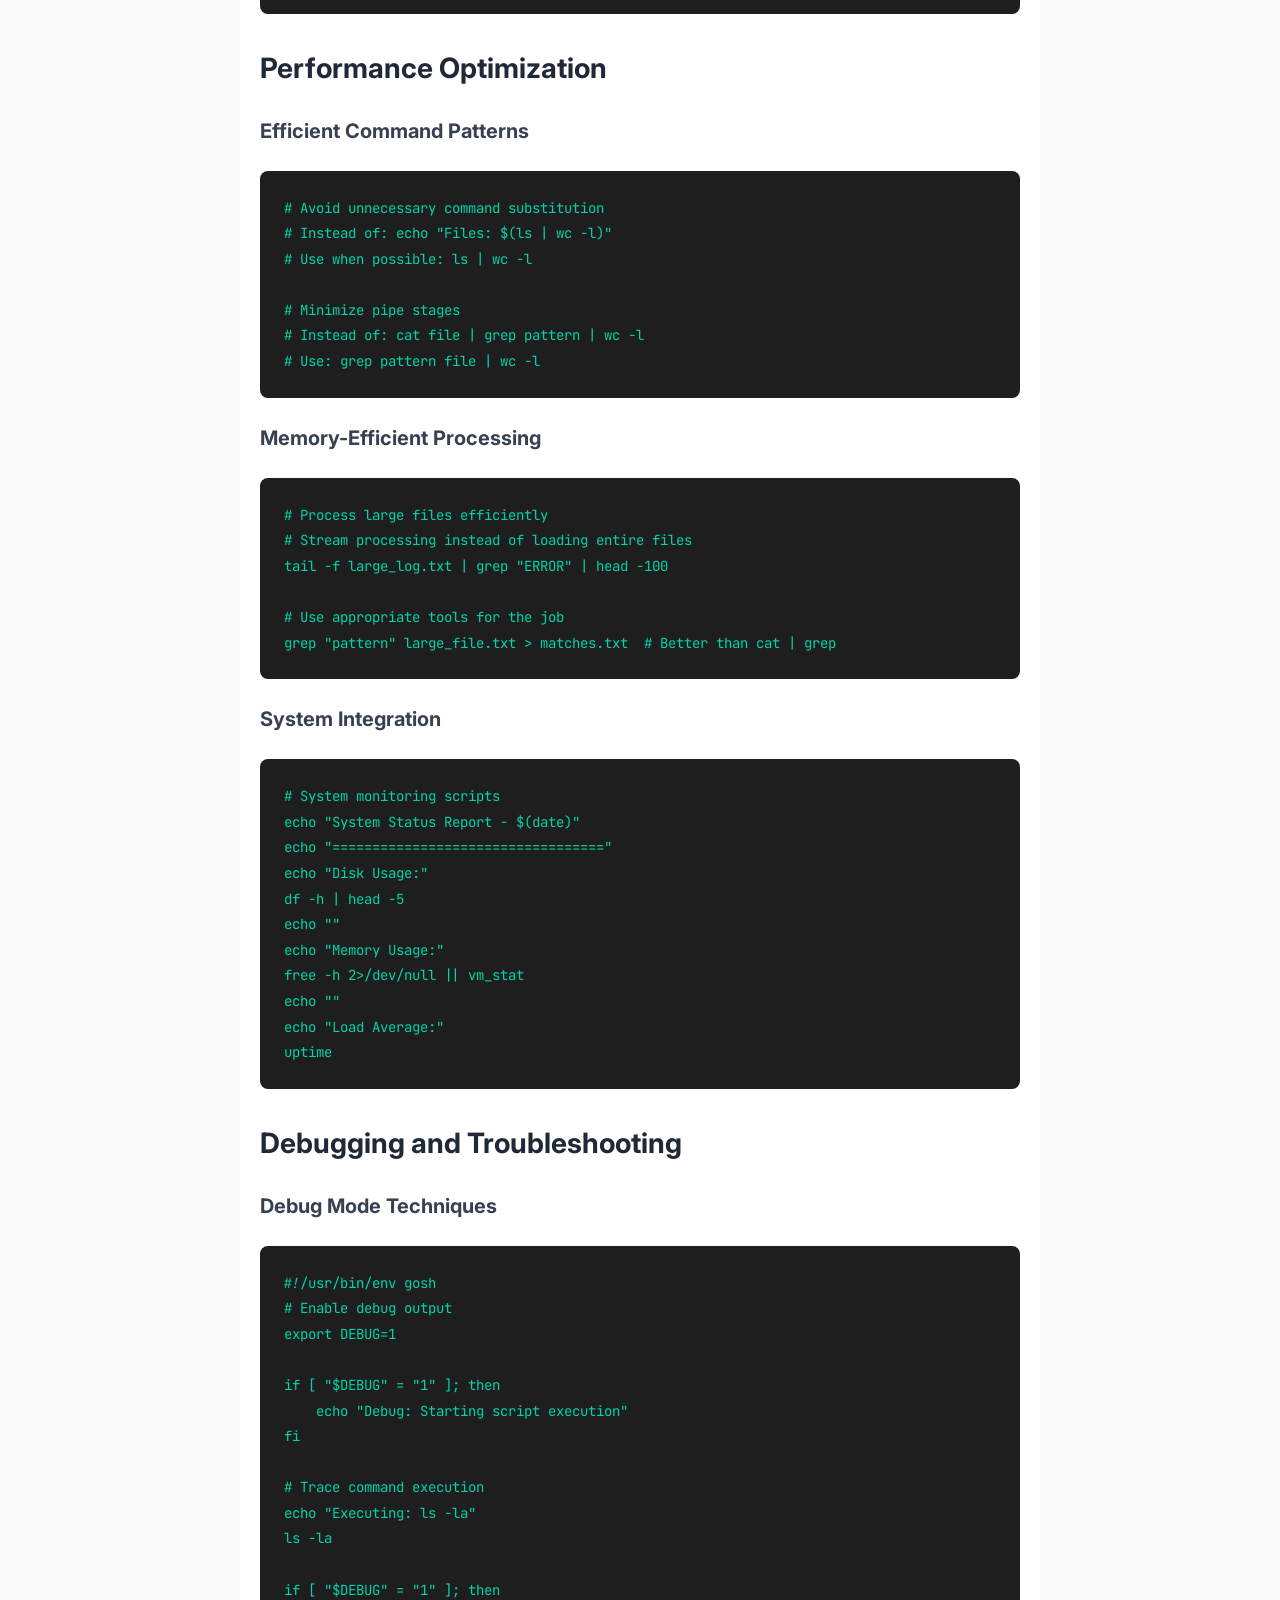
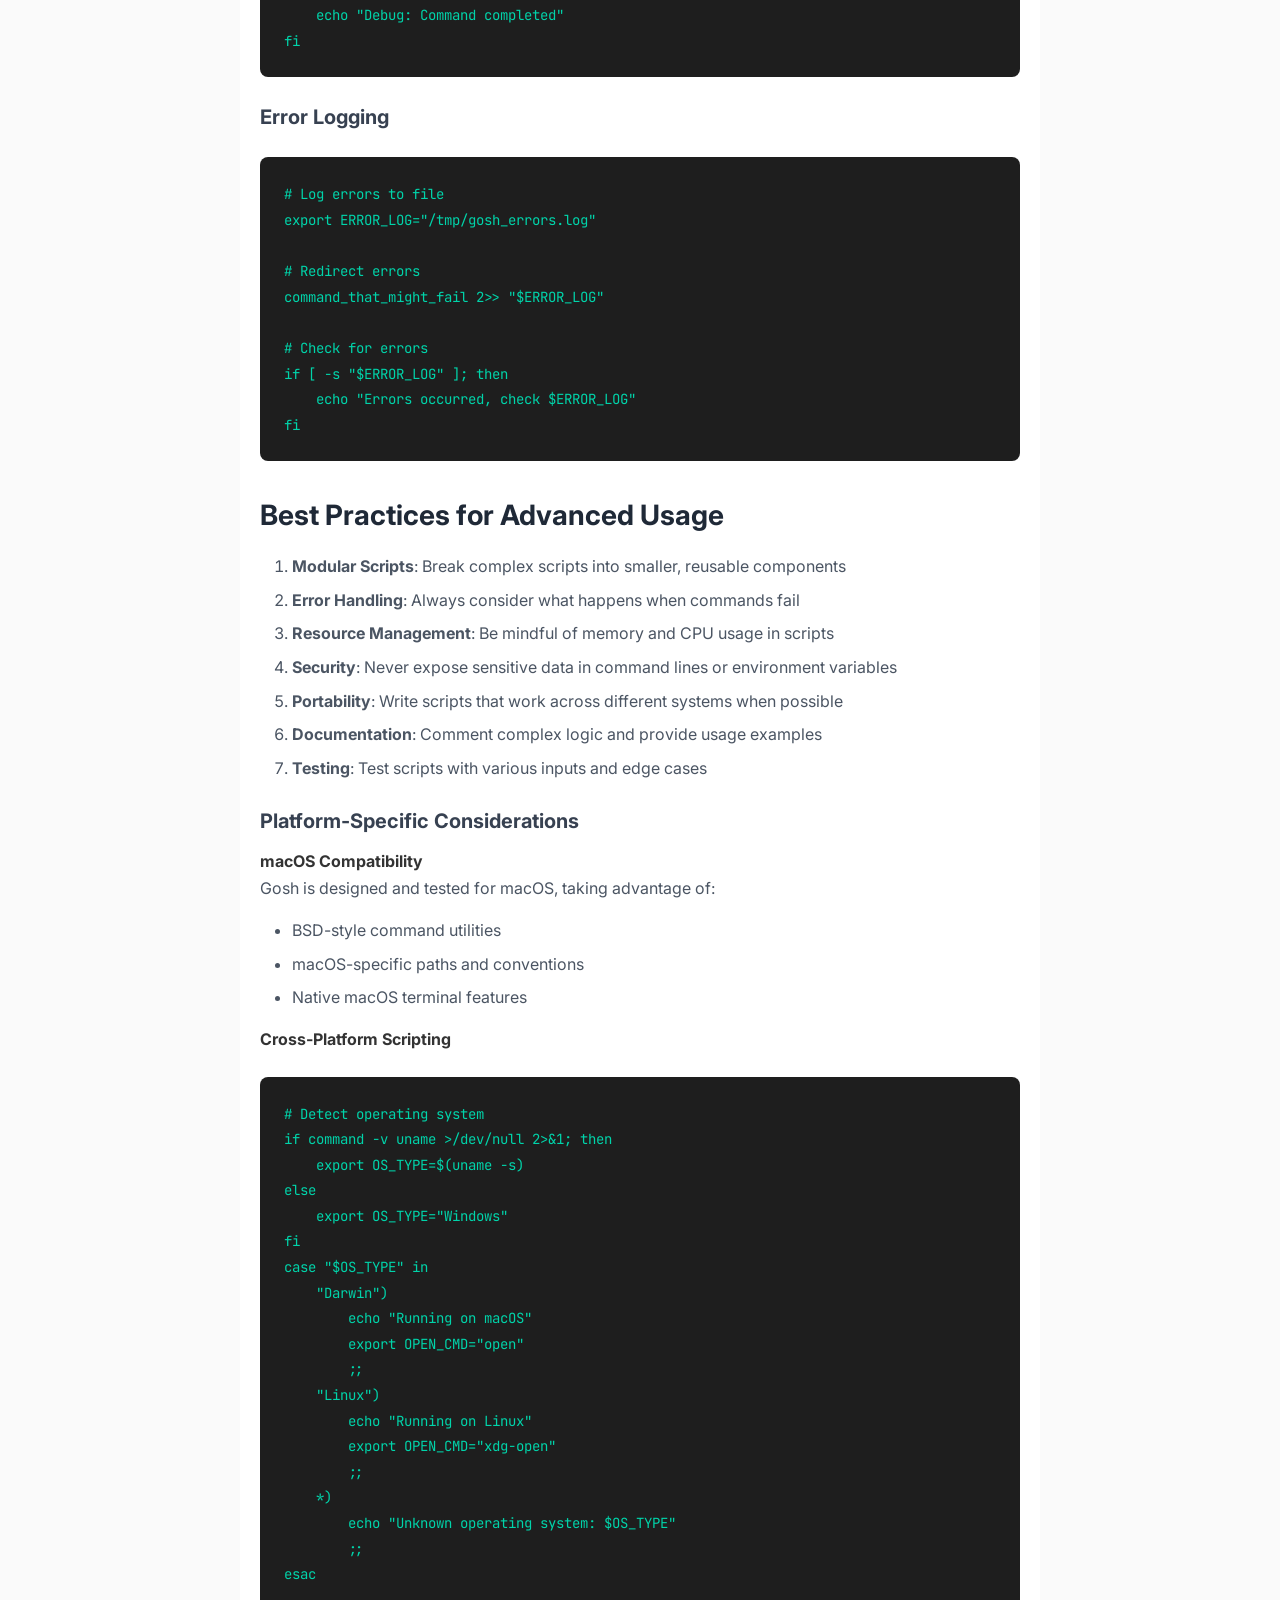
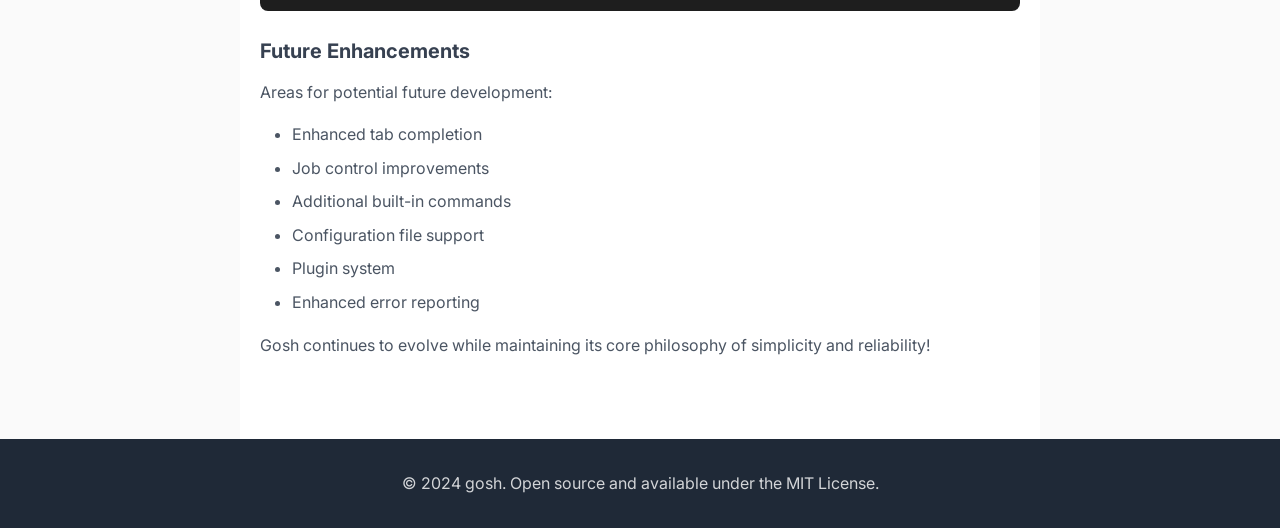
==== commit 1e343ea7: "Update pages with correct nav links" ====
--- a/advanced-topics.html
+++ b/advanced-topics.html
@@ -23,6 +23,7 @@
                 <li><a href="index.html">Home</a></li>
                 <li><a href="command-reference.html">Commands</a></li>
                 <li><a href="scripting-guide.html">Scripting</a></li>
+                <li><a href="cross-platform.html">Cross-Platform</a></li>
                 <li><a href="https://github.com/drewwalton19216801/gosh" target="_blank">GitHub</a></li>
             </ul>
         </div>
